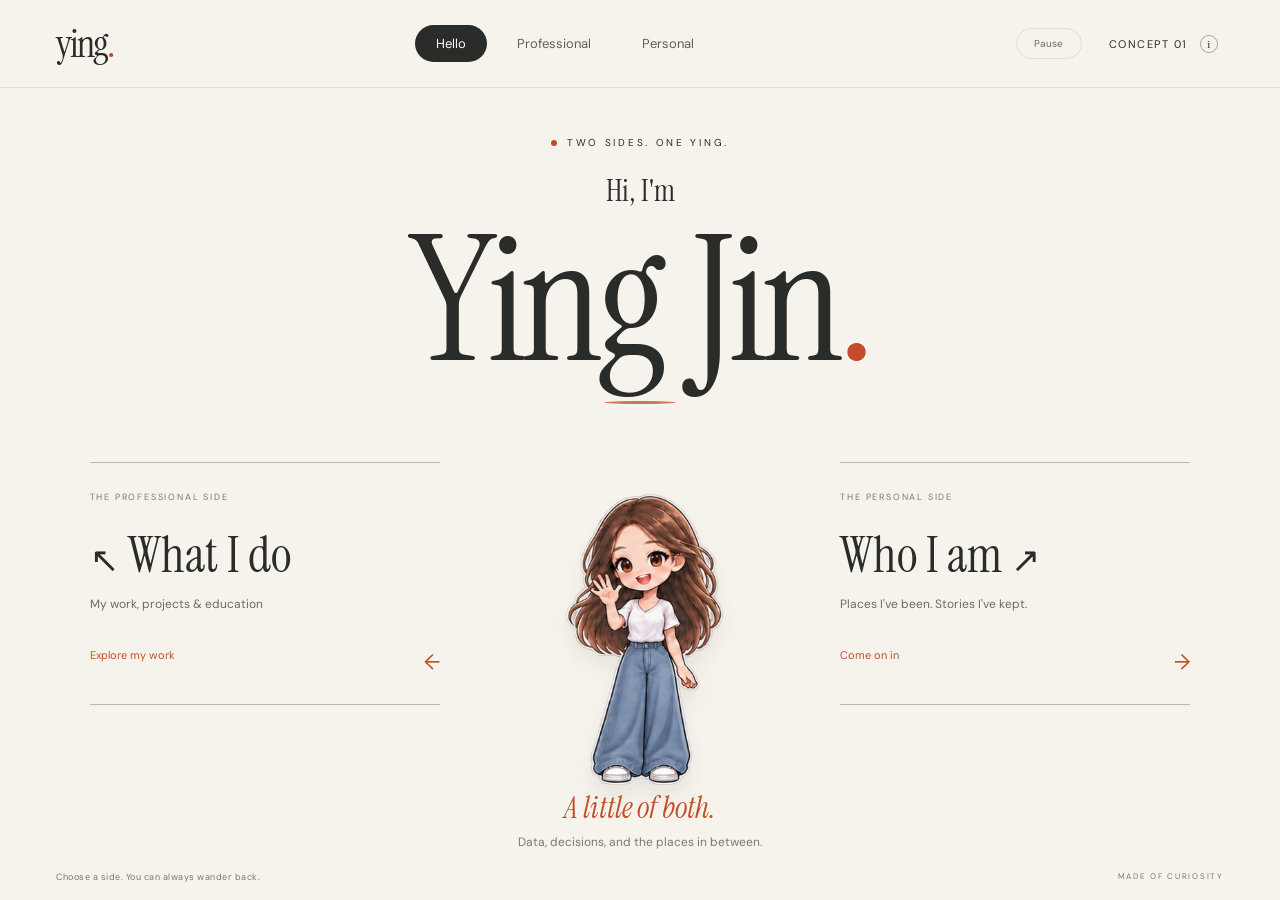
==== prototype/index.html @ 8ac143aa "Preserve illustrated personal portfolio on main" ====
<!doctype html>
<html lang="en">
<head>
  <meta charset="utf-8">
  <meta name="viewport" content="width=device-width,initial-scale=1">
  <meta name="theme-color" content="#f6f3ec">
  <meta name="description" content="A local interactive concept for Ying Jin's personal portfolio.">
  <title>Ying Jin — A little of both</title>
  <link rel="stylesheet" href="style.css?v=4.2">
  <link rel="stylesheet" href="character-motion.css?v=4.2">
  <link rel="stylesheet" href="professional-story.css?v=4.2">
  <link rel="stylesheet" href="home-stage.css?v=4.2">
  <script src="character-motion.js?v=4.2" defer></script>
  <script src="professional-story.js?v=4.2" defer></script>
  <script src="home-stage.js?v=4.2" defer></script>
  <script src="app.js?v=4.2" defer></script>
</head>
<body>
  <a href="#main" class="skip-link">Skip to content</a>
  <header class="site-header">
    <button class="wordmark" data-route="home" aria-label="Ying Jin home">ying<span>.</span></button>
    <nav class="main-nav" aria-label="Main navigation">
      <button data-route="home" class="active">Hello</button>
      <button data-route="professional">Professional</button>
      <button data-route="personal">Personal</button>
    </nav>
    <div class="header-actions"><button class="motion-toggle" id="motion-toggle" aria-label="Pause character animation" aria-pressed="false">Pause</button><button class="concept-tag" id="about-trigger">Concept 01 <span class="info-dot">i</span></button></div>
  </header>

  <main id="main" tabindex="-1">
    <section id="home" class="view home-view" aria-label="Welcome">
      <div class="home-eyebrow"><span class="little-dot"></span> TWO SIDES. ONE YING.</div>
      <div class="hero-title"><p>Hi, I'm</p><h1 aria-label="Ying Jin."><span class="name-word" aria-hidden="true"><span>Y</span><span>i</span><span>n</span><span>g</span></span> <span class="name-word" aria-hidden="true"><span>J</span><span>i</span><span>n</span><span class="orange-period">.</span></span></h1><span class="name-stroke" aria-hidden="true"></span></div>
      <button class="hero-character" id="greet-trigger" aria-label="Say hello to Ying" title="Click to say hello"><span class="avatar casual" data-hero role="img" aria-label="Ying's animated cartoon character"></span></button>
      <div class="hero-caption"><span class="handwritten">A little of both.</span><p>Data, decisions, and the places in between.</p></div>
      <button class="path-choice work-choice" data-route="professional">
        <span class="path-kicker">THE PROFESSIONAL SIDE</span>
        <span class="path-name"><span class="direction-arrow" aria-hidden="true">↖</span> What I do</span>
        <span class="path-description">My work, projects & education</span>
        <span class="path-action">Explore my work <span aria-hidden="true">←</span></span>
      </button>
      <button class="path-choice life-choice" data-route="personal">
        <span class="path-kicker">THE PERSONAL SIDE</span>
        <span class="path-name">Who I am <span class="direction-arrow" aria-hidden="true">↗</span></span>
        <span class="path-description">Places I've been. Stories I've kept.</span>
        <span class="path-action">Come on in <span aria-hidden="true">→</span></span>
      </button>
      <div class="home-bottom"><span>Choose a side. You can always wander back.</span><span>MADE OF CURIOSITY</span></div>
    </section>

    <section id="professional" class="view professional-view" hidden aria-label="Professional portfolio">
      <div class="chapter-nav" aria-label="Professional chapters">
        <button data-chapter="work" class="active"><span>01</span> Work</button>
        <button data-chapter="projects"><span>02</span> Projects</button>
        <button data-chapter="education"><span>03</span> Education</button>
        <a href="https://www.linkedin.com/in/yingjin08/" target="_blank" rel="noopener noreferrer">LinkedIn <span aria-hidden="true">↗</span></a>
      </div>
      <div id="chapter-scroll" class="chapter-scroll" tabindex="0" aria-label="Scroll between Work, Projects, and Education">
        <section id="work" class="chapter" data-outfit="professional">
          <div class="chapter-heading"><div><p class="eyebrow">01 / THE PROFESSIONAL SIDE</p><h2>From data<br>to <em>decisions.</em></h2></div><p class="chapter-intro">A look at the work behind the way I think.<br><span class="source-note">LinkedIn 摘要 · 职责与成果待确认</span></p></div>
          <div class="cards work-cards">
            <button class="experience-card" data-detail="sunlight">
              <div class="card-cover cover-work"><span class="cover-top">WORK / NEW YORK</span><span class="cover-title">Making sense<br>of what’s next.</span><span class="cover-bottom">SUNLIGHT DEVELOPMENT</span></div>
              <div class="card-caption"><div class="card-meta"><span>Sunlight Development</span><span class="pill">EXPERIENCE</span></div><h3>Data into perspective<span class="card-arrow">↗</span></h3><p>Explore the experience</p></div>
            </button>
            <aside class="work-note"><p class="eyebrow">A NOTE ON THIS CHAPTER</p><h3>The story<br>behind the <em>résumé.</em></h3><p>这里将放置工作与实习经历。每张卡片说明你解决了什么问题、如何解决，以及带来了什么结果。</p><div class="note-rule"></div><p class="small-copy">这一版先展示卡片交互。具体职位、任职日期与成果会在你核实后补齐。</p><a href="https://www.linkedin.com/in/yingjin08/" target="_blank" rel="noopener noreferrer" class="text-link">View LinkedIn <span aria-hidden="true">↗</span></a></aside>
          </div>
          <button class="next-chapter" data-chapter="projects">Next chapter: Projects <span aria-hidden="true">↓</span></button>
        </section>
        <section id="projects" class="chapter" data-outfit="creative">
          <div class="chapter-heading"><div><p class="eyebrow">02 / IDEAS INTO PRACTICE</p><h2>Curiosity,<br><em>applied.</em></h2></div><p class="chapter-intro">Questions worth asking.<br>Problems worth working through.<br><span class="source-note">项目来自 LinkedIn 索引，待核实和精简</span></p></div>
          <div class="cards project-cards">
            <button class="experience-card" data-detail="household"><div class="card-cover cover-econometrics"><span class="cover-top">ECONOMETRICS / R</span><span class="cover-title">Behind the<br>household.</span><span class="cover-bottom">INCOME · CAUSAL INFERENCE</span></div><div class="card-caption"><div class="card-meta"><span>Econometric modeling</span><span class="pill">RESEARCH</span></div><h3>Household income<span class="card-arrow">↗</span></h3><p>Exploring the relationship behind the numbers</p></div></button>
            <button class="experience-card" data-detail="vision"><div class="card-cover cover-vision"><span class="cover-top">MACHINE LEARNING / PYTHON</span><span class="cover-title">A fresh<br>perspective.</span><span class="cover-bottom">COMPUTER VISION · CLASSIFICATION</span></div><div class="card-caption"><div class="card-meta"><span>Vegetable recognition</span><span class="pill">MACHINE LEARNING</span></div><h3>Teaching machines to see<span class="card-arrow">↗</span></h3><p>Comparing models for image classification</p></div></button>
            <button class="experience-card" data-detail="horses"><div class="card-cover cover-horses"><span class="cover-top">DATA SCIENCE / R + TABLEAU</span><span class="cover-title">Better data.<br>Better care.</span><span class="cover-bottom">HEALTH · PREDICTION · DECISIONS</span></div><div class="card-caption"><div class="card-meta"><span>Horse health analysis</span><span class="pill">DATA SCIENCE</span></div><h3>Decisions that matter<span class="card-arrow">↗</span></h3><p>Turning analysis into treatment strategies</p></div></button>
          </div>
          <button class="next-chapter" data-chapter="education">Next chapter: Education <span aria-hidden="true">↓</span></button>
        </section>
        <section id="education" class="chapter" data-outfit="graduate">
          <div class="chapter-heading"><div><p class="eyebrow">03 / WHERE IT BEGAN</p><h2>Always a<br><em>student.</em></h2></div><p class="chapter-intro">The foundations.<br>And an appetite to keep learning.</p></div>
          <div class="cards work-cards"><button class="experience-card" data-detail="duke"><div class="card-cover cover-duke"><span class="cover-top">DUKE UNIVERSITY / 2023–2024</span><span class="cover-title">Connecting<br>the dots.</span><span class="cover-bottom">THE FUQUA SCHOOL OF BUSINESS</span></div><div class="card-caption"><div class="card-meta"><span>Duke University</span><span class="pill">EDUCATION</span></div><h3>Master of Quantitative Management<span class="card-arrow">↗</span></h3><p>The Fuqua School of Business · 待确认</p></div></button><aside class="work-note"><p class="eyebrow">KEEPING THE STORY OPEN</p><h3>There’s more<br>to <em>Ying.</em></h3><p>学士服已经准备好了。下一步补齐本科院校、专业、课程与想展示的校园经历。</p><button class="inline-action" data-route="personal">Meet the other side <span aria-hidden="true">→</span></button></aside></div>
          <button class="next-chapter" data-route="personal">Next stop: the personal side <span aria-hidden="true">→</span></button>
        </section>
      </div>
    </section>

    <section id="personal" class="view personal-view" hidden aria-label="Personal magnet collection">
      <div class="personal-heading"><div><p class="eyebrow">THE PERSONAL SIDE / A COLLECTION OF LITTLE THINGS</p><h2>Places I've been.<br><em>Pieces I've kept.</em></h2></div><p>Every little magnet has a story.<br>Pick one. I'll show you around.<br><span class="source-note">点击照片上的标签，打开旅行手记草图</span></p></div>
      <div class="personal-layout">
        <div class="magnet-board" id="magnet-board">
          <img src="assets/magnet-board.jpeg" alt="Ying's wooden framed collection of travel magnets, including Seattle, Boston, New York, Shenzhen, Chicago, and Florida" width="2752" height="3669">
          <button class="magnet-hit seattle" data-place="seattle"><span>Seattle</span><span class="hotspot-dot" aria-hidden="true"></span></button>
          <button class="magnet-hit boston" data-place="boston"><span>Boston</span><span class="hotspot-dot" aria-hidden="true"></span></button>
          <button class="magnet-hit newyork" data-place="newyork"><span>New York</span><span class="hotspot-dot" aria-hidden="true"></span></button>
          <button class="magnet-hit shenzhen" data-place="shenzhen"><span>Shenzhen</span><span class="hotspot-dot" aria-hidden="true"></span></button>
          <button class="magnet-hit chicago" data-place="chicago"><span>Chicago</span><span class="hotspot-dot" aria-hidden="true"></span></button>
          <button class="magnet-hit florida" data-place="florida"><span>Florida</span><span class="hotspot-dot" aria-hidden="true"></span></button>
        </div>
        <aside class="collection-note"><p class="eyebrow">THE LITTLE SOUVENIR CLUB</p><h3>A place.<br>A moment.<br><em>A magnet.</em></h3><p>有些回忆，刚好可以放在冰箱上。</p><p class="small-copy">这面展示框来自你的真实照片。先点开其中一个地点，看看照片与故事将如何展开。</p><div class="place-index" aria-label="Browse places"><button data-place="seattle">01 <span>Seattle</span> ↗</button><button data-place="boston">02 <span>Boston</span> ↗</button><button data-place="newyork">03 <span>New York</span> ↗</button><button data-place="shenzhen">04 <span>Shenzhen</span> ↗</button><button data-place="chicago">05 <span>Chicago</span> ↗</button><button data-place="florida">06 <span>Florida</span> ↗</button></div><p class="small-copy">标签仅对应照片中可识别的冰箱贴；旅行日期和故事等你来补充。</p></aside>
      </div>
      <footer class="personal-footer"><span>Small souvenirs, big memories.</span><button data-route="home">Back to the beginning <span aria-hidden="true">↗</span></button></footer>
    </section>
  </main>

  <div class="guide-dock" aria-hidden="true"></div>
  <div id="guide" class="guide" hidden aria-hidden="true"><div class="guide-speech" id="guide-speech">Follow me.</div><div class="avatar professional waving"></div></div>
  <div id="portal" class="portal" aria-hidden="true"><span class="eyebrow">A LITTLE SHIFT IN PERSPECTIVE</span><p id="portal-copy">Into my work.</p><div class="avatar professional waving"></div></div>
  <dialog id="detail-dialog" aria-labelledby="detail-title"><div class="dialog-top"><span id="detail-kicker" class="eyebrow"></span><button id="close-detail" class="close-button" aria-label="Close detail">Close <span aria-hidden="true">×</span></button></div><div class="detail-body" id="detail-body"></div><div class="dialog-bottom"><span>YING JIN / A LITTLE OF BOTH</span><button id="close-bottom">Back to exploring <span aria-hidden="true">↗</span></button></div></dialog>
  <div id="status" class="sr-only" role="status" aria-live="polite"></div>
</body>
</html>
---- prototype/style.css ----
@import url('https://fonts.googleapis.com/css2?family=DM+Sans:wght@400;450;500;600;700&family=Instrument+Serif:ital@0;1&display=swap');
:root{--paper:#f6f3ec;--ink:#292c28;--muted:#777970;--line:#ddded4;--orange:#c44c2a;--sage:#64705a;--header:88px;--serif:'Instrument Serif',Georgia,serif;--sans:'DM Sans',Arial,sans-serif}
*{box-sizing:border-box}html{scroll-behavior:smooth}body{margin:0;background:var(--paper);color:var(--ink);font-family:var(--sans);font-size:14px}button,a{-webkit-tap-highlight-color:transparent}button{font:inherit;color:inherit;cursor:pointer}a{color:inherit}button{border:0}button:focus-visible,a:focus-visible,[tabindex]:focus-visible{outline:3px solid var(--orange);outline-offset:6px}button:disabled{cursor:default}button,a{touch-action:manipulation}[hidden]{display:none!important}.site-header{height:var(--header);display:flex;align-items:center;justify-content:space-between;padding:0 4.4%;border-bottom:1px solid var(--line);position:relative;z-index:20;background:var(--paper)}.wordmark{font-family:var(--serif);font-size:39px;letter-spacing:-2px;background:none;padding:0}.wordmark span{color:var(--orange)}.main-nav{display:flex;gap:9px}.main-nav button{padding:10px 21px;background:none;color:#5d6058;border-radius:30px;font-size:13px}.main-nav button.active{background:var(--ink);color:#fff}.main-nav button:hover:not(.active){background:#eae7de}.concept-tag{background:none;font-size:11px;text-transform:uppercase;letter-spacing:1.5px;display:flex;align-items:center;gap:12px}.info-dot{font-family:Georgia,serif;text-transform:none;border:1px solid #a5a79e;border-radius:50%;height:18px;width:18px;display:grid;place-items:center;letter-spacing:0}.view{animation:page-in .45s ease both}main:focus{outline:none}.home-view{height:calc(100svh - var(--header));min-height:670px;position:relative;overflow:hidden}.home-eyebrow{position:absolute;top:37px;left:0;right:0;display:flex;justify-content:center;align-items:center;gap:10px;font-size:10px;letter-spacing:2.7px}.little-dot{width:6px;height:6px;background:var(--orange);border-radius:50%}.hero-title{position:absolute;left:0;right:0;top:91px;text-align:center;pointer-events:none}.hero-title p{font-family:var(--serif);font-size:37px;margin:0;line-height:1}.hero-title h1{font-family:var(--serif);font-weight:400;font-size:clamp(96px,10.3vw,158px);letter-spacing:-7px;margin:0;line-height:1.1}.orange-period{color:var(--orange)}.hero-character{position:absolute;left:50%;bottom:78px;transform:translateX(-50%);width:min(440px,40vw);height:min(440px,40vw);z-index:2;pointer-events:none}.avatar{width:100%;height:100%;background-image:url('assets/ying-outfits.png');background-size:400% 200%;background-repeat:no-repeat;background-position-x:0;background-position-y:0;filter:drop-shadow(0 12px 9px #25271f10)}.avatar.professional{background-position-x:33.333333%}.avatar.creative{background-position-x:66.666667%}.avatar.graduate{background-position-x:100%}.avatar.waving{animation:wave 1.1s steps(1) infinite}.hero-caption{position:absolute;left:50%;bottom:34px;transform:translateX(-50%);text-align:center;white-space:nowrap;z-index:3}.handwritten{font-family:var(--serif);font-style:italic;font-size:30px;color:var(--orange)}.hero-caption p{font-size:12px;color:var(--muted);margin:7px 0 0}.path-choice{position:absolute;top:43%;width:28%;max-width:350px;padding:28px 0;text-align:left;background:transparent;border-top:1px solid #b5b9ab;border-bottom:1px solid #b5b9ab;transition:transform .25s,border-color .25s;z-index:4}.path-choice:hover{transform:translateY(-7px);border-color:var(--orange)}.work-choice{left:7%}.life-choice{right:7%}.path-kicker{font-size:9px;letter-spacing:1.8px;color:var(--muted);display:block}.path-name{font-family:var(--serif);font-size:clamp(33px,3.9vw,57px);display:block;margin:20px 0 8px;white-space:nowrap}.direction-arrow{font-family:Arial,sans-serif;font-size:.7em;font-weight:300}.path-description{font-size:12px;color:#686c60;display:block;line-height:1.6}.path-action{display:flex;justify-content:space-between;font-size:11px;margin-top:34px;color:var(--orange)}.path-action>span{font-size:21px}.home-bottom{position:absolute;bottom:17px;left:4.4%;right:4.4%;display:flex;justify-content:space-between;font-size:9px;color:#757a6e;letter-spacing:.5px}.home-bottom>span:last-child{font-size:8px;letter-spacing:1.7px}.chapter-nav{display:flex;align-items:center;padding:0 5.5%;height:63px;border-bottom:1px solid var(--line);gap:24px}.chapter-nav button{height:100%;background:none;border-bottom:2px solid transparent;font-size:12px;color:var(--muted);padding:0 4px}.chapter-nav button span{font-size:9px;margin-right:9px;color:#909387}.chapter-nav button.active{border-color:var(--orange);color:var(--ink)}.chapter-nav>a{margin-left:auto;font-size:11px;text-decoration:none}.chapter-scroll{height:calc(100svh - var(--header) - 63px);overflow-y:auto;scroll-snap-type:y proximity;scroll-behavior:smooth;scroll-padding-top:0}.chapter{scroll-snap-align:start;min-height:100%;padding:48px 8% 25px}.chapter-heading{display:flex;justify-content:space-between;align-items:flex-end;margin-bottom:34px;gap:35px}.eyebrow{font-size:9px;font-weight:500;letter-spacing:1.8px;margin:0 0 18px;line-height:1.6}.chapter-heading h2,.personal-heading h2{font-family:var(--serif);font-size:clamp(52px,5.2vw,78px);font-weight:400;line-height:.98;letter-spacing:-1.7px;margin:0}.chapter-heading em,.personal-heading em,.work-note em,.collection-note em{color:var(--orange);font-weight:400}.chapter-intro{font-size:12px;color:#65695e;line-height:1.9;margin:0 0 5px;max-width:290px}.source-note{font-size:10px;color:#86897e;display:block;margin-top:9px}.cards{display:grid;grid-template-columns:1fr 1fr;gap:26px}.experience-card{background:#fffefa;border:1px solid #eeece4;border-radius:22px;padding:11px;text-align:left;min-width:0;box-shadow:0 8px 21px #31342a03;transition:transform .25s,box-shadow .25s}.experience-card:hover{transform:translateY(-6px);box-shadow:0 14px 28px #31342a10}.card-cover{height:250px;border-radius:13px;display:flex;flex-direction:column;padding:24px 27px;justify-content:space-between;overflow:hidden}.cover-top,.cover-bottom{font-size:8px;letter-spacing:1.8px;line-height:1.7}.cover-title{font-family:var(--serif);font-size:clamp(38px,4.2vw,61px);line-height:.98;letter-spacing:-1.5px}.cover-work{background:#d7dfc9;color:#34422c}.cover-econometrics{background:#df692f;color:#fff4dc}.cover-vision{background:#172e36;color:#eff5df}.cover-horses{background:#dbd1bd;color:#3d4838}.cover-duke{background:#142d53;color:#fbf7ed;height:290px}.card-caption{padding:19px 13px 12px}.card-meta{display:flex;justify-content:space-between;align-items:center;gap:10px;font-size:11px}.pill{border:1px solid #e2e3d9;border-radius:20px;padding:6px 9px;font-size:7px;letter-spacing:1px;white-space:nowrap}.card-caption h3{font-family:var(--serif);font-size:clamp(28px,2.5vw,38px);font-weight:400;letter-spacing:-.5px;line-height:1.06;margin:17px 0 8px;display:flex;align-items:flex-end;justify-content:space-between;gap:14px}.card-arrow{font-family:Arial,sans-serif;font-size:21px;font-weight:400;color:var(--orange)}.card-caption>p{font-size:10px;color:var(--muted);margin:0;line-height:1.6}.work-note{padding:23px 9%}.work-note h3,.collection-note h3{font-family:var(--serif);font-size:clamp(39px,4vw,57px);font-weight:400;letter-spacing:-.8px;line-height:1.02;margin:24px 0}.work-note>p,.collection-note>p{font-size:12px;line-height:1.9;color:#6d7263;max-width:300px}.work-note>p.small-copy,.small-copy{font-size:10px!important;line-height:1.9;color:#85897e}.note-rule{width:35px;height:1px;background:var(--line);margin:20px 0}.text-link{font-size:11px;color:var(--orange);text-underline-offset:5px;display:inline-block;margin-top:16px}.inline-action{background:none;padding:20px 0;color:var(--orange);font-size:12px}.next-chapter{background:none;border-top:1px solid var(--line);padding:16px 0 0;margin-top:28px;font-size:10px;display:flex;justify-content:space-between;width:100%;color:#68705f}.next-chapter span{font-size:17px}.project-cards .experience-card:last-child{grid-column:1/-1;max-width:calc(50% - 13px)}.personal-view{padding:50px 8% 22px}.personal-heading{display:flex;justify-content:space-between;gap:40px;align-items:flex-end;margin-bottom:37px}.personal-heading>p{font-size:12px;line-height:1.9;color:#68705f;max-width:260px}.personal-layout{display:grid;grid-template-columns:1.55fr 1fr;gap:9%;align-items:start}.magnet-board{position:relative;width:100%;border-radius:7px;box-shadow:0 17px 34px #3f37271b;overflow:hidden;background:#35372c;line-height:0}.magnet-board>img{display:block;width:100%;height:auto;aspect-ratio:3/4;object-fit:cover;image-orientation:from-image}.magnet-hit{position:absolute;background:transparent;border:1px solid transparent;border-radius:10px;transition:border .2s,background .2s;color:#fff;line-height:1.2;min-height:44px;min-width:44px}.magnet-hit:hover,.magnet-hit:focus-visible{border-color:#fff9;background:#ffffff14}.magnet-hit>span:first-child{position:absolute;bottom:7px;left:7px;padding:7px 10px;background:#fff9ed;color:#352f24;box-shadow:0 2px 8px #0001;border-radius:20px;font-size:10px;white-space:nowrap;line-height:1.2}.hotspot-dot{position:absolute;width:8px;height:8px;border-radius:50%;background:#e86937;top:8px;right:8px;box-shadow:0 0 0 4px #fff7}.seattle{top:16.5%;left:17%;width:18%;height:21%}.boston{top:20.5%;left:37%;width:18%;height:12%}.newyork{top:40%;left:23%;width:21%;height:19%}.shenzhen{top:40%;left:48%;width:20%;height:10%}.chicago{top:69%;left:52%;width:12%;height:16%}.florida{top:88%;left:37%;width:38%;height:9%}.collection-note{position:sticky;top:30px;padding:24px 0}.collection-note h3{font-size:clamp(40px,4.3vw,66px);margin-top:35px}.place-index{margin:28px 0}.place-index button{width:100%;display:flex;align-items:center;gap:19px;padding:12px 2px;border-top:1px solid var(--line);background:none;font-size:9px;color:#8a8e80}.place-index button span{flex:1;text-align:left;color:var(--ink);font-size:12px}.place-index button:hover span{color:var(--orange)}.personal-footer{display:flex;justify-content:space-between;gap:20px;border-top:1px solid var(--line);margin-top:35px;padding-top:20px;font-size:10px;color:var(--muted)}.personal-footer button{background:none;font-size:10px;color:var(--orange)}.guide{position:fixed;bottom:14px;left:15px;width:118px;height:118px;z-index:25;pointer-events:none;transition:opacity .2s}.guide.personal-guide{left:auto;right:15px}.guide-speech{position:absolute;bottom:calc(100% - 7px);left:12px;background:#fffefa;border:1px solid var(--line);padding:10px 13px;border-radius:13px 13px 13px 0;width:175px;font-size:10px;line-height:1.6;box-shadow:0 6px 15px #24271d07}.personal-guide .guide-speech{left:auto;right:18px;border-radius:13px 13px 0 13px}.guide.in-dialog{z-index:100;bottom:30px;left:auto;right:calc(50% - 350px)}.portal{position:fixed;inset:0;z-index:70;display:flex;flex-direction:column;align-items:center;justify-content:center;background:var(--ink);color:var(--paper);visibility:hidden;opacity:0;transition:opacity .2s}.portal.show{visibility:visible;opacity:1}.portal>p{font-family:var(--serif);font-size:60px;margin:0}.portal>.avatar{width:140px;height:140px;animation:portal-shrink .65s ease both}.portal>.eyebrow{color:#bac0b2;font-size:8px}dialog{max-width:850px;width:calc(100% - 44px);max-height:88svh;border:1px solid #e1dfd4;border-radius:22px;background:#faf8f1;color:var(--ink);padding:0;box-shadow:0 30px 100px #0003;overflow-y:auto}dialog[open]{animation:unfold .35s ease both}dialog::backdrop{background:#292c2880;backdrop-filter:blur(7px)}.dialog-top{display:flex;align-items:center;justify-content:space-between;padding:25px 34px;border-bottom:1px solid var(--line);gap:20px}.dialog-top .eyebrow{margin:0}.close-button{padding:4px 0 4px 15px;background:none;font-size:11px;display:flex;align-items:center;gap:15px}.close-button span{font-size:24px;line-height:1}.detail-body{padding:37px 45px 40px}.detail-body h2{font-family:var(--serif);font-size:clamp(36px,5vw,65px);font-weight:400;line-height:1.02;letter-spacing:-1px;margin:0 0 21px}.detail-lead{font-size:15px;line-height:1.8;max-width:620px;color:#5a6452}.detail-chips{display:flex;gap:7px;flex-wrap:wrap;margin:21px 0}.detail-chips span{border:1px solid #d8dacd;padding:7px 11px;border-radius:20px;font-size:9px;color:#5a6552}.detail-sections{display:grid;grid-template-columns:1fr 1fr;gap:26px;border-top:1px solid var(--line);margin-top:27px;padding-top:21px}.detail-sections h3{font-size:10px;letter-spacing:1.1px;text-transform:uppercase;margin:0 0 13px}.detail-sections p,.detail-sections li{font-size:12px;line-height:1.9;color:#69705f}.detail-sections ul{padding-left:17px;margin:0}.draft-note{border-left:2px solid #c8b7a2;background:#eeece2;padding:13px 17px;font-size:11px;line-height:1.8;color:#787461;margin-top:27px}.dialog-bottom{display:flex;justify-content:space-between;align-items:center;border-top:1px solid var(--line);padding:19px 34px;gap:15px}.dialog-bottom>span{font-size:7px;letter-spacing:1.8px;color:var(--muted)}.dialog-bottom button{background:none;font-size:10px;color:var(--orange)}.travel-detail{display:grid;grid-template-columns:200px 1fr;gap:30px}.travel-photo{width:200px;height:300px;object-fit:cover;object-position:center;border-radius:9px}.travel-detail .detail-lead{font-family:var(--serif);font-size:27px;line-height:1.15}.travel-detail p{font-size:12px;line-height:1.9;color:#68705f}.travel-detail .photo-caption{font-size:9px;color:#94988b;margin-top:9px}.notes-list{padding-left:19px}.notes-list li{margin-bottom:12px;font-size:12px;line-height:1.8;color:#65705b}.notes-list strong{color:var(--ink);font-weight:500}.skip-link{position:fixed;top:-100px;left:15px;z-index:150;background:var(--ink);color:white;padding:10px}.skip-link:focus{top:10px}.sr-only{position:absolute;width:1px;height:1px;padding:0;margin:-1px;overflow:hidden;clip:rect(0,0,0,0);white-space:nowrap;border:0}@keyframes wave{0%,100%{background-position-y:0}50%{background-position-y:100%}}@keyframes page-in{from{opacity:0;transform:translateY(8px)}to{opacity:1;transform:translateY(0)}}@keyframes portal-shrink{from{transform:scale(2);opacity:0}to{transform:scale(1);opacity:1}}@keyframes unfold{from{opacity:0;transform:translateY(22px) scale(.96)}to{opacity:1;transform:translateY(0) scale(1)}}
@media(min-height:850px) and (min-width:801px){.hero-character{width:510px;height:510px;bottom:96px}.hero-caption{bottom:44px}.hero-title{top:100px}.home-eyebrow{top:48px}.path-choice{top:46%}}
@media(max-width:1000px){.site-header{padding:0 4%}.chapter{padding:35px 6% 23px}.chapter-heading{align-items:flex-start}.chapter-intro{max-width:230px;font-size:11px}.work-note{padding:20px 5%}.card-cover{padding:23px;height:230px}.card-caption{padding:16px 8px 10px}.card-meta{font-size:10px}.pill{font-size:6px;padding:6px}.path-choice{width:29%}.work-choice{left:5%}.life-choice{right:5%}.path-description{font-size:10px}.path-name{font-size:42px}.personal-view{padding:40px 6% 22px}.personal-layout{gap:6%;grid-template-columns:1.5fr 1fr}.collection-note{padding-top:0}.collection-note .eyebrow{font-size:7px}.hero-title h1{font-size:118px}}
@media(max-width:700px){:root{--header:73px}.site-header{padding:0 5%}.wordmark{font-size:34px}.main-nav{gap:0}.main-nav button{font-size:10px;padding:9px 12px}.concept-tag{font-size:0;letter-spacing:0;gap:0}.info-dot{font-size:12px}.home-view{min-height:740px;height:calc(100svh - var(--header))}.home-eyebrow{top:28px;font-size:8px;letter-spacing:2px}.hero-title{top:76px}.hero-title p{font-size:29px}.hero-title h1{font-size:91px;letter-spacing:-4px}.hero-character{width:320px;height:320px;top:207px;bottom:auto}.hero-caption{top:510px;bottom:auto}.handwritten{font-size:25px}.hero-caption p{font-size:10px}.path-choice{top:auto;bottom:54px;width:42%;padding:15px 0;max-width:none}.work-choice{left:5%}.life-choice{right:5%}.path-kicker{font-size:6px;letter-spacing:1px}.path-name{font-size:29px;margin:11px 0 5px}.path-description{font-size:8px}.path-action{font-size:9px;margin-top:12px}.path-action>span{font-size:15px}.home-bottom{bottom:16px;left:5%;right:5%;font-size:7px}.home-bottom>span:last-child{display:none}.chapter-nav{gap:18px;padding:0 5%;height:54px}.chapter-nav button{font-size:10px}.chapter-nav button span{font-size:7px;margin-right:5px}.chapter-nav>a{font-size:9px}.chapter-scroll{height:calc(100svh - var(--header) - 54px);scroll-snap-type:y proximity}.chapter{padding:31px 6% 28px}.chapter-heading{display:block;margin-bottom:25px}.chapter-heading h2,.personal-heading h2{font-size:56px}.chapter-intro{margin-top:17px;font-size:11px;max-width:none}.chapter-intro br{display:none}.source-note{font-size:9px}.eyebrow{font-size:8px;margin-bottom:15px}.cards{grid-template-columns:1fr;gap:21px}.card-cover{height:240px;padding:25px}.cover-title{font-size:54px}.card-caption h3{font-size:31px}.card-caption{padding:16px 12px 12px}.card-meta{font-size:11px}.pill{font-size:6px}.project-cards .experience-card:last-child{grid-column:auto;max-width:none}.work-note{padding:9px 8px 0}.work-note h3{font-size:38px;margin:13px 0}.work-note>p{font-size:11px;max-width:none}.work-note .note-rule{margin:12px 0}.next-chapter{margin-top:22px}.personal-view{padding:31px 6% 25px}.personal-heading{display:block;margin-bottom:25px}.personal-heading>p{margin-top:19px;font-size:11px}.personal-layout{grid-template-columns:1fr}.collection-note{position:static;margin-top:30px}.collection-note h3{font-size:45px;margin:17px 0}.collection-note h3 br{display:none}.collection-note>p{max-width:none}.place-index{display:grid;grid-template-columns:1fr 1fr;column-gap:20px;margin:20px 0}.place-index button{font-size:8px}.place-index button span{font-size:11px}.guide{width:85px;height:85px;bottom:8px;left:3px}.guide-speech{width:135px;font-size:9px;padding:8px 10px;left:9px}.guide.personal-guide{right:3px}.personal-guide .guide-speech{right:9px}.guide.in-dialog{right:12px;bottom:15px}.personal-footer{font-size:8px}.personal-footer button{font-size:9px}.dialog-top{padding:20px}.dialog-top .eyebrow{font-size:7px}.detail-body{padding:27px 24px}.detail-body h2{font-size:43px}.detail-lead{font-size:13px}.detail-sections{grid-template-columns:1fr;gap:18px}.detail-sections p,.detail-sections li{font-size:11px}.dialog-bottom{padding:18px 20px}.dialog-bottom>span{font-size:5px;letter-spacing:1px}.dialog-bottom button{font-size:9px}.travel-detail{grid-template-columns:1fr;gap:22px}.travel-photo{width:100%;height:210px}.travel-detail .detail-lead{font-size:27px}.portal>p{font-size:45px}}
@media(prefers-reduced-motion:reduce){*,*::before,*::after{animation:none!important;transition:none!important;scroll-behavior:auto!important}.chapter-scroll{scroll-behavior:auto}.avatar{background-position-y:0!important}}

body:has(dialog[open]){overflow:hidden}
@media(min-width:701px){.hero-title{top:62px}.hero-title p{font-size:32px}.hero-title h1{font-size:clamp(96px,10.3vw,136px)}.hero-character{width:min(440px,48vh);height:min(440px,48vh)}}
@media(min-height:850px) and (min-width:801px){.hero-title{top:78px}.hero-character{width:min(510px,48vh);height:min(510px,48vh)}}

@media(min-width:701px){.home-view{min-height:600px}.hero-character{width:min(440px,43vh);height:min(440px,43vh)}}

.guide-dock{display:none}
.avatar{background-image:url('assets/ying-avatar-outfits.png')}
@media(max-width:700px){body[data-view=professional] .chapter-scroll{height:calc(100svh - var(--header) - 54px - 86px)}body[data-view=professional] .guide-dock{display:block;position:fixed;bottom:0;left:0;right:0;height:86px;background:var(--paper);border-top:1px solid var(--line);z-index:24}body[data-view=professional] .guide{bottom:0;left:8px;width:82px;height:82px}body[data-view=professional] .guide-speech{left:85px;bottom:19px;width:210px;max-width:calc(100vw - 110px);border-radius:13px 13px 13px 0}.chapter-intro br{display:initial}}

@media(max-width:700px){.collection-note h3 br{display:initial}}
---- prototype/character-motion.css ----
.header-actions{display:flex;align-items:center;gap:21px}
.motion-toggle{background:transparent;border:1px solid var(--line);border-radius:30px;font-size:10px;padding:8px 13px;min-width:66px;color:#696f60;white-space:nowrap}
.motion-toggle:hover{border-color:var(--orange);color:var(--orange)}
.motion-toggle:disabled{cursor:default;opacity:.6}
.hero-character{background:none;border:0;padding:0;cursor:pointer;pointer-events:auto;border-radius:40%;transition:filter .2s}
.hero-character:hover{filter:drop-shadow(0 9px 8px #c44c2a0b)}
.hero-character:focus-visible{outline:2px dashed #c44c2a8c;outline-offset:-20px}
.hero-character .avatar{pointer-events:none}
.avatar{display:block;position:relative;background-image:none!important;overflow:visible;--character-sheet:url('assets/character-casual.png')}
.avatar.professional{--character-sheet:url('assets/character-professional.png')}
.avatar.creative{--character-sheet:url('assets/character-creative.png')}
.avatar.graduate{--character-sheet:url('assets/character-graduate.png')}
.avatar.waving{animation:none}
.avatar-frames{display:block;position:absolute;inset:0;background-image:var(--character-sheet);background-repeat:no-repeat;background-size:400% 200%;background-position:0 0;transform-origin:50% 94%;will-change:transform}
.avatar[data-action=idle] .avatar-frames{animation:character-breathe 3.6s ease-in-out infinite}
.avatar[data-action=wave] .avatar-frames{animation:character-greeting .72s ease-in-out infinite}
.avatar[data-action=walk] .avatar-frames{animation:character-step .3s ease-in-out infinite}
.avatar[data-action=thinking] .avatar-frames{animation:character-think 1.7s ease-in-out infinite}
.avatar[data-action=happy] .avatar-frames{animation:character-celebrate .5s cubic-bezier(.3,.1,.3,1) 3}
.avatar[data-action=jump] .avatar-frames{transform:scale(.97,1.04)}
.avatar[data-paused=true] .avatar-frames{animation-play-state:paused!important;will-change:auto}
.portal>.avatar{animation:none;transition:opacity .2s}
body[data-characters-paused=true] .avatar-frames{animation-play-state:paused!important}
@keyframes character-breathe{0%,100%{transform:translateY(0) scaleY(1)}50%{transform:translateY(-2px) scaleY(1.012)}}
@keyframes character-greeting{0%,100%{transform:rotate(-1.1deg) translateY(0)}50%{transform:rotate(1.1deg) translateY(-3px)}}
@keyframes character-step{0%,100%{transform:translateY(0) rotate(-.7deg)}50%{transform:translateY(-5px) rotate(.7deg)}}
@keyframes character-think{0%,100%{transform:rotate(0deg)}50%{transform:rotate(2deg) translateY(-2px)}}
@keyframes character-celebrate{0%,100%{transform:translateY(0) scale(1)}24%{transform:translateY(1px) scale(1.025,.97)}55%{transform:translateY(-17px) scale(.98,1.025)}}
@media(max-width:700px){.header-actions{gap:9px}.motion-toggle{padding:6px 8px;min-width:41px;font-size:9px}.hero-character{top:195px}.hero-character:focus-visible{outline-offset:-24px}.main-nav button{padding-left:9px;padding-right:9px}}
@media(prefers-reduced-motion:reduce){.avatar-frames{animation:none!important;transform:none!important;will-change:auto}.hero-character{transition:none}}
---- prototype/professional-story.css ----
#professional{height:calc(100svh - var(--header));overflow:hidden}
#professional .chapter-nav{height:63px;position:relative;z-index:4}
#professional .chapter-scroll{height:calc(100% - 63px);position:relative;overflow-y:auto;overflow-x:hidden;scroll-snap-type:none;scroll-padding:0;overscroll-behavior-y:contain;scrollbar-gutter:stable;scroll-behavior:smooth}
body[data-view=professional] .guide-dock,body[data-view=professional] #guide{display:none!important}
.professional-track{position:relative;min-height:100%}
.professional-stage{position:sticky;top:0;isolation:isolate;overflow:hidden;min-height:300px;background:var(--paper)}
#professional .chapter{position:absolute;inset:0;width:100%;height:100%;min-height:0;padding:28px 8% 20px;display:flex;flex-direction:column;overflow:visible;scroll-snap-align:none;visibility:hidden;opacity:0;pointer-events:none;transform-origin:50% 60%;will-change:opacity,transform}
#professional .chapter[data-active=true]{pointer-events:auto}
#professional .chapter-heading{flex:none;align-items:flex-start;gap:24px;margin-bottom:27px}
#professional .chapter-heading h2{font-size:clamp(44px,4.8vw,67px);line-height:.96}
#professional .chapter-heading .eyebrow{font-size:8px;margin-bottom:11px}
#professional .chapter-intro{font-size:11px;line-height:1.7;max-width:255px;margin:14px 0 0}
#professional .source-note{font-size:9px;margin-top:6px}
#professional .cards{flex:1;min-height:0;gap:24px}
#professional .experience-card{position:relative;height:100%;display:flex;flex-direction:column;padding:10px;min-height:0;transform:none;transition:box-shadow .25s,border-color .25s}
#professional .experience-card:hover{transform:none;border-color:#c5cbb9;box-shadow:0 12px 26px #34362b0b}
#professional .card-cover{flex:1;height:auto;min-height:100px;padding:18px 23px;gap:9px;perspective:1000px}
#professional .cover-title{font-size:clamp(33px,4vw,56px);line-height:.95}
#professional .cover-top,#professional .cover-bottom{font-size:7px;letter-spacing:1.3px;line-height:1.4}
#professional .cover-duke .cover-title{font-size:clamp(32px,3.6vw,48px)}
#professional .card-caption{flex:none;padding:15px 12px 9px}
#professional .card-caption h3{font-size:clamp(25px,2.6vw,34px);margin:12px 0 7px}
#professional .card-caption>p{font-size:10px;line-height:1.5}
#professional .card-meta{font-size:10px}
#professional .pill{font-size:6px;padding:5px 8px}
#professional .work-note{padding:7px 8% 0;overflow:hidden}
#professional .work-note h3{font-size:clamp(34px,3.4vw,49px);margin:14px 0 18px}
#professional .work-note>p{font-size:11px;line-height:1.75;margin:10px 0}
#professional .work-note .small-copy{font-size:9px!important}
#professional .work-note .note-rule{margin:15px 0}
#professional .text-link{font-size:10px;margin-top:10px}
#professional .next-chapter{flex:none;position:relative;margin-top:15px;padding:12px 0 0;font-size:9px;min-height:29px}
#professional .next-chapter::after{content:"SCROLL TO CONTINUE";position:absolute;left:50%;transform:translateX(-50%);font-size:7px;letter-spacing:1.5px;color:#89917f;white-space:nowrap;top:13px}
#professional .project-cards{display:flex;position:relative;overflow-x:auto;overflow-y:hidden;scroll-snap-type:x mandatory;scrollbar-width:none;overscroll-behavior-x:contain;gap:24px;padding:0 1px 5px}
#professional .project-cards::-webkit-scrollbar{display:none}
#professional .project-cards .experience-card{flex:0 0 calc((100% - 24px)/2);width:calc((100% - 24px)/2);max-width:none;scroll-snap-align:start}
.professional-project-aside{max-width:265px}
.professional-project-controls{display:flex;align-items:center;justify-content:flex-end;gap:9px;margin-top:13px}
.professional-project-controls button{background:none;border:1px solid var(--line);border-radius:20px;min-width:49px;padding:6px 10px;font-size:9px}
.professional-project-controls button:hover:not(:disabled){border-color:var(--orange);color:var(--orange)}
.professional-project-controls button:disabled{opacity:.3}
.professional-project-count{font-size:8px;letter-spacing:1.4px;color:var(--muted);min-width:44px;text-align:center}
.professional-stage-progress{position:absolute;left:16px;top:50%;transform:translateY(-50%);z-index:2;display:flex;flex-direction:column;gap:9px;pointer-events:none}
.professional-stage-progress span{width:2px;height:31px;background:#d9ddcf;overflow:hidden}
.professional-stage-progress i{display:block;width:100%;height:100%;transform:scaleY(0);transform-origin:top;background:var(--orange)}
.story-actor{--story-sheet:url('assets/professional-work-poses.png');position:absolute;left:0;top:0;width:150px;height:150px;z-index:20;pointer-events:none;will-change:transform;transform-origin:50% 66%;filter:drop-shadow(0 5px 4px #25271f12)}
.story-actor[data-chapter=projects]{--story-sheet:url('assets/professional-projects-poses.png')}
.story-actor[data-chapter=education]{--story-sheet:url('assets/professional-education-poses.png')}
.story-actor[data-sheet=activities][data-chapter=work]{--story-sheet:url('assets/professional-work-activities.png')}
.story-actor[data-sheet=activities][data-chapter=projects]{--story-sheet:url('assets/professional-projects-activities.png')}
.story-actor[data-sheet=activities][data-chapter=education]{--story-sheet:url('assets/professional-education-activities.png')}
.story-sprite{display:block;position:absolute;inset:0;background-image:var(--story-sheet);background-size:400% 200%;background-repeat:no-repeat;background-position:0 0;transform-origin:50% 66%}
.story-actor[data-pose=seat] .story-sprite,.story-actor[data-pose=blink] .story-sprite{animation:story-seat-sway 3.7s ease-in-out infinite}
.story-actor[data-pose=wave] .story-sprite{animation:story-seated-wave .7s ease-in-out infinite}
.story-actor[data-pose=point] .story-sprite{animation:story-seat-sway 2s ease-in-out infinite}
.story-actor[data-pose=pull] .story-sprite{animation:story-card-tug .42s ease-in-out both}
.story-actor[data-pose=land] .story-sprite{animation:story-land .2s ease-out both}
.story-actor[data-pose=think] .story-sprite,.story-actor[data-pose=standPoint] .story-sprite{transform-origin:50% 96%;animation:story-think 3.5s ease-in-out infinite}
.story-actor[data-pose^=laptop] .story-sprite{animation:story-typing 1.1s ease-in-out infinite}
.story-actor[data-pose=walkA] .story-sprite,.story-actor[data-pose=walkB] .story-sprite{animation:story-walk .3s ease-in-out infinite}
.story-actor[data-direction=right] .story-sprite{scale:-1 1}
body[data-characters-paused=true] .story-sprite{animation-play-state:paused!important}
.professional-card-lid{position:absolute!important;z-index:3;pointer-events:none;transform-origin:0 50%;backface-visibility:hidden;will-change:transform,opacity;box-shadow:9px 8px 20px #25291d16}
dialog.professional-detail{position:fixed;max-width:900px;width:calc(100% - 44px);padding:100px 0 0;border:0;border-radius:0;background:transparent;box-shadow:none;overflow:visible;max-height:94svh;animation:none}
.professional-detail-sheet{border:1px solid #dddccf;border-radius:22px;background:#faf8f1;box-shadow:0 25px 90px #0003;max-height:calc(94svh - 100px);overflow-y:auto;transform-origin:50% 0}
dialog.professional-detail .story-actor{z-index:10}
dialog.professional-detail .dialog-top{padding-top:26px;padding-bottom:22px}
@keyframes story-seat-sway{0%,100%{transform:rotate(-.6deg) scaleY(1)}50%{transform:rotate(.6deg) scaleY(1.012)}}
@keyframes story-seated-wave{0%,100%{transform:rotate(-1deg)}50%{transform:rotate(1deg) translateY(-1px)}}
@keyframes story-card-tug{0%{transform:rotate(0)}45%{transform:rotate(7deg) translate(3px,3px)}100%{transform:rotate(-3deg) translate(-3px,-2px)}}
@keyframes story-land{0%{transform:scale(1.05,.93)}100%{transform:scale(1)}}
@keyframes story-think{0%,100%{transform:rotate(-1deg)}50%{transform:rotate(1deg) translateY(-1px)}}
@keyframes story-typing{0%,100%{transform:translateY(0) rotate(-.25deg)}35%{transform:translateY(.7px) rotate(.3deg)}70%{transform:translateY(-.5px) rotate(0)}}
@keyframes story-walk{0%,100%{transform:translateY(0)}50%{transform:translateY(-2px)}}
@media(max-width:1000px){#professional .chapter{padding-left:7%;padding-right:7%}#professional .chapter-heading h2{font-size:53px}#professional .chapter-intro{font-size:10px;max-width:220px}#professional .work-note{padding-left:8%;padding-right:1%}#professional .work-note h3{font-size:39px}#professional .cover-title{font-size:41px}#professional .card-cover{padding:17px 19px}#professional .card-caption h3{font-size:28px}.story-actor{width:140px;height:140px}}
@media(max-height:730px) and (min-width:701px){#professional .chapter{padding-top:20px;padding-bottom:15px}#professional .chapter-heading{margin-bottom:21px}#professional .chapter-heading h2{font-size:48px}#professional .chapter-intro{margin-top:8px}#professional .cover-title{font-size:39px}#professional .card-cover{padding:16px 20px}#professional .card-caption{padding-top:11px;padding-bottom:5px}#professional .card-caption h3{font-size:27px;margin-top:9px}#professional .work-note h3{font-size:39px}#professional .next-chapter{margin-top:12px}.story-actor{width:135px;height:135px}}
@media(max-width:700px){#professional .chapter-nav{height:54px}#professional .chapter-scroll,body[data-view=professional] #professional .chapter-scroll{height:calc(100% - 54px)}#professional .chapter{padding:23px 6% 18px}#professional .chapter-heading{display:flex;align-items:flex-start;gap:10px;margin-bottom:28px}#professional .chapter-heading h2{font-size:47px}#professional .chapter-heading .eyebrow{font-size:6px;letter-spacing:1.3px;margin-bottom:10px}#professional .chapter-intro{display:none}#professional .cards{display:flex;gap:16px}#professional .work-cards>.experience-card{width:100%}#professional .work-note{display:none}#professional .card-cover{padding:23px;min-height:110px}#professional .cover-title{font-size:48px}#professional .cover-duke .cover-title{font-size:45px}#professional .card-caption{padding:17px 12px 12px}#professional .card-caption h3{font-size:31px}#professional .card-meta{font-size:11px}#professional .card-caption>p{font-size:10px}#professional .cover-top,#professional .cover-bottom{font-size:7px}#professional .next-chapter{font-size:9px;margin-top:18px;padding-top:14px}#professional .next-chapter::after{display:none}#professional .project-cards{gap:16px;padding-bottom:4px}#professional .project-cards .experience-card{flex:0 0 100%;width:100%}.professional-project-aside{position:absolute;top:27px;right:6%;max-width:150px}.professional-project-controls{margin-top:0;gap:6px}.professional-project-controls button{font-size:8px;min-width:38px;padding:6px 7px}.professional-project-count{font-size:7px;min-width:32px}.professional-stage-progress{left:8px;gap:7px}.professional-stage-progress span{height:23px;width:2px}.story-actor{width:120px;height:120px}dialog.professional-detail{width:calc(100% - 28px);padding-top:82px;max-height:94svh}.professional-detail-sheet{max-height:calc(94svh - 82px);border-radius:19px}dialog.professional-detail .dialog-top{padding-top:21px;padding-bottom:19px}}
@media(max-width:700px) and (max-height:740px){#professional .chapter{padding-top:18px;padding-bottom:13px}#professional .chapter-heading{margin-bottom:22px}#professional .chapter-heading h2{font-size:39px}#professional .card-cover{padding:17px 20px}#professional .cover-title,#professional .cover-duke .cover-title{font-size:37px}#professional .card-caption{padding:12px 10px 8px}#professional .card-caption h3{font-size:26px;margin-top:9px}.story-actor{width:100px;height:100px}}
@media(prefers-reduced-motion:reduce){.story-sprite{animation:none!important}.story-actor,.professional-card-lid{will-change:auto}#professional .chapter{will-change:auto}}
---- prototype/home-stage.css ----
.home-view{min-height:560px;animation:none}
.hero-title{top:67px;z-index:3}
.hero-title h1{font-size:clamp(112px,13.6vw,184px);letter-spacing:-6px;line-height:1.05;white-space:nowrap}
.hero-title p{font-size:30px;margin-bottom:4px}
.name-word{display:inline-block;white-space:nowrap}
.name-word>span{display:inline-block;transform-origin:50% 90%}
.hero-title h1>.name-word+ .name-word{margin-left:.04em}
.name-stroke{display:block;width:72px;height:3px;background:var(--orange);margin:8px auto 0;transform-origin:left;opacity:.75;border-radius:50%}
.hero-character{width:min(290px,34vh);height:min(290px,34vh);bottom:99px;top:auto;isolation:isolate}
.hero-character .avatar{--character-sheet:url('assets/hero-thinking-poses.png')}
.hero-character[data-facing=right] .avatar{transform:scaleX(-1)}
.hero-character .avatar[data-action=turn] .avatar-frames,.hero-character .avatar[data-action=profile] .avatar-frames{animation:character-breathe 3.6s ease-in-out infinite}
.hero-character .avatar[data-action=sidewalk] .avatar-frames{animation:hero-side-step .47s linear infinite}
.home-view[data-departing=true] .hero-character{pointer-events:none;z-index:8}
.path-choice{top:46%}
.path-choice[data-looking=true]{border-color:var(--orange)}
.hero-caption{bottom:47px}
body[data-characters-paused=true] .hero-title span{animation-play-state:paused!important}
@keyframes hero-side-step{0%,100%{transform:translateY(0)}50%{transform:translateY(-3px)}}
@media(min-height:850px) and (min-width:801px){.hero-title{top:88px}.hero-character{width:min(330px,34vh);height:min(330px,34vh);bottom:109px}.hero-caption{bottom:50px}}
@media(max-width:1000px) and (min-width:701px){.hero-title h1{font-size:clamp(112px,15vw,148px)}.path-name{font-size:38px}.path-choice{width:28%}}
@media(max-width:700px){.home-view{min-height:0;height:calc(100svh - var(--header))}.home-eyebrow{top:25px}.hero-title{top:65px}.hero-title p{font-size:25px}.hero-title h1{font-size:clamp(86px,24vw,122px);letter-spacing:-4px}.name-stroke{width:47px;height:2px;margin-top:8px}.hero-character{top:220px;bottom:auto;width:230px;height:230px}.hero-caption{top:448px;bottom:auto}.handwritten{font-size:23px}.hero-caption p{font-size:9px}.path-choice{top:auto;bottom:57px}.home-bottom{bottom:18px}}
@media(max-width:700px) and (max-height:760px){.hero-title{top:55px}.home-eyebrow{top:21px}.hero-title h1{font-size:84px}.hero-character{top:193px;width:190px;height:190px}.hero-caption{top:380px}.path-choice{bottom:42px;padding:12px 0}.path-name{font-size:26px;margin-top:9px}.path-description{font-size:7px}.path-action{margin-top:9px}.home-bottom{bottom:10px}}
@media(prefers-reduced-motion:reduce){.hero-character .avatar{transition:none}.name-word>span{transform:none!important;opacity:1!important}}
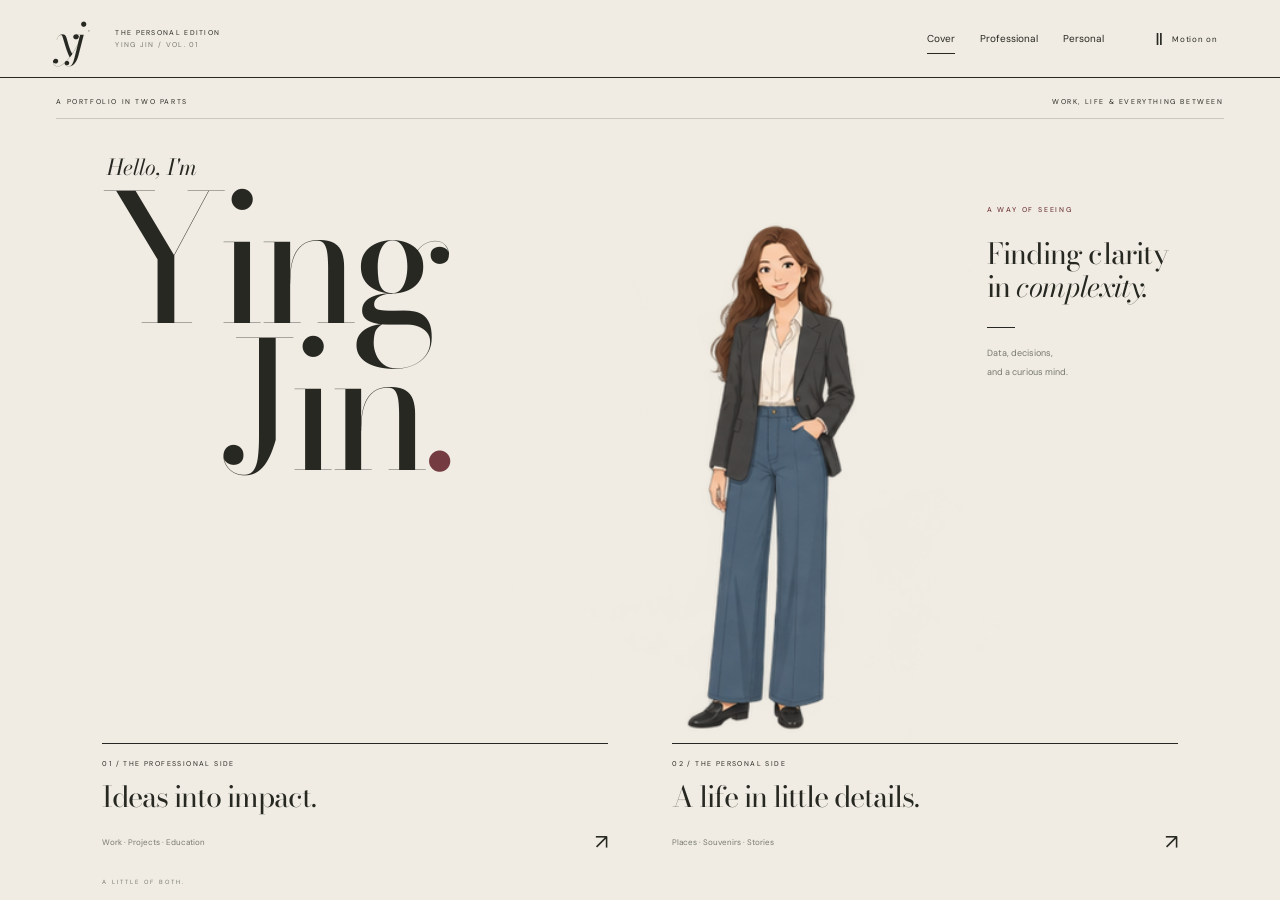
==== commit 7ce77972: "Explore editorial flat fashion illustration edition" ====
--- a/prototype/index.html
+++ b/prototype/index.html
@@ -1,111 +1,6 @@
-<!doctype html>
-<html lang="en">
-<head>
-  <meta charset="utf-8">
-  <meta name="viewport" content="width=device-width,initial-scale=1">
-  <meta name="theme-color" content="#f6f3ec">
-  <meta name="description" content="A local interactive concept for Ying Jin's personal portfolio.">
-  <title>Ying Jin — A little of both</title>
-  <link rel="stylesheet" href="style.css?v=4.2">
-  <link rel="stylesheet" href="character-motion.css?v=4.2">
-  <link rel="stylesheet" href="professional-story.css?v=4.2">
-  <link rel="stylesheet" href="home-stage.css?v=4.2">
-  <script src="character-motion.js?v=4.2" defer></script>
-  <script src="professional-story.js?v=4.2" defer></script>
-  <script src="home-stage.js?v=4.2" defer></script>
-  <script src="app.js?v=4.2" defer></script>
-</head>
-<body>
-  <a href="#main" class="skip-link">Skip to content</a>
-  <header class="site-header">
-    <button class="wordmark" data-route="home" aria-label="Ying Jin home">ying<span>.</span></button>
-    <nav class="main-nav" aria-label="Main navigation">
-      <button data-route="home" class="active">Hello</button>
-      <button data-route="professional">Professional</button>
-      <button data-route="personal">Personal</button>
-    </nav>
-    <div class="header-actions"><button class="motion-toggle" id="motion-toggle" aria-label="Pause character animation" aria-pressed="false">Pause</button><button class="concept-tag" id="about-trigger">Concept 01 <span class="info-dot">i</span></button></div>
-  </header>
-
-  <main id="main" tabindex="-1">
-    <section id="home" class="view home-view" aria-label="Welcome">
-      <div class="home-eyebrow"><span class="little-dot"></span> TWO SIDES. ONE YING.</div>
-      <div class="hero-title"><p>Hi, I'm</p><h1 aria-label="Ying Jin."><span class="name-word" aria-hidden="true"><span>Y</span><span>i</span><span>n</span><span>g</span></span> <span class="name-word" aria-hidden="true"><span>J</span><span>i</span><span>n</span><span class="orange-period">.</span></span></h1><span class="name-stroke" aria-hidden="true"></span></div>
-      <button class="hero-character" id="greet-trigger" aria-label="Say hello to Ying" title="Click to say hello"><span class="avatar casual" data-hero role="img" aria-label="Ying's animated cartoon character"></span></button>
-      <div class="hero-caption"><span class="handwritten">A little of both.</span><p>Data, decisions, and the places in between.</p></div>
-      <button class="path-choice work-choice" data-route="professional">
-        <span class="path-kicker">THE PROFESSIONAL SIDE</span>
-        <span class="path-name"><span class="direction-arrow" aria-hidden="true">↖</span> What I do</span>
-        <span class="path-description">My work, projects & education</span>
-        <span class="path-action">Explore my work <span aria-hidden="true">←</span></span>
-      </button>
-      <button class="path-choice life-choice" data-route="personal">
-        <span class="path-kicker">THE PERSONAL SIDE</span>
-        <span class="path-name">Who I am <span class="direction-arrow" aria-hidden="true">↗</span></span>
-        <span class="path-description">Places I've been. Stories I've kept.</span>
-        <span class="path-action">Come on in <span aria-hidden="true">→</span></span>
-      </button>
-      <div class="home-bottom"><span>Choose a side. You can always wander back.</span><span>MADE OF CURIOSITY</span></div>
-    </section>
-
-    <section id="professional" class="view professional-view" hidden aria-label="Professional portfolio">
-      <div class="chapter-nav" aria-label="Professional chapters">
-        <button data-chapter="work" class="active"><span>01</span> Work</button>
-        <button data-chapter="projects"><span>02</span> Projects</button>
-        <button data-chapter="education"><span>03</span> Education</button>
-        <a href="https://www.linkedin.com/in/yingjin08/" target="_blank" rel="noopener noreferrer">LinkedIn <span aria-hidden="true">↗</span></a>
-      </div>
-      <div id="chapter-scroll" class="chapter-scroll" tabindex="0" aria-label="Scroll between Work, Projects, and Education">
-        <section id="work" class="chapter" data-outfit="professional">
-          <div class="chapter-heading"><div><p class="eyebrow">01 / THE PROFESSIONAL SIDE</p><h2>From data<br>to <em>decisions.</em></h2></div><p class="chapter-intro">A look at the work behind the way I think.<br><span class="source-note">LinkedIn 摘要 · 职责与成果待确认</span></p></div>
-          <div class="cards work-cards">
-            <button class="experience-card" data-detail="sunlight">
-              <div class="card-cover cover-work"><span class="cover-top">WORK / NEW YORK</span><span class="cover-title">Making sense<br>of what’s next.</span><span class="cover-bottom">SUNLIGHT DEVELOPMENT</span></div>
-              <div class="card-caption"><div class="card-meta"><span>Sunlight Development</span><span class="pill">EXPERIENCE</span></div><h3>Data into perspective<span class="card-arrow">↗</span></h3><p>Explore the experience</p></div>
-            </button>
-            <aside class="work-note"><p class="eyebrow">A NOTE ON THIS CHAPTER</p><h3>The story<br>behind the <em>résumé.</em></h3><p>这里将放置工作与实习经历。每张卡片说明你解决了什么问题、如何解决，以及带来了什么结果。</p><div class="note-rule"></div><p class="small-copy">这一版先展示卡片交互。具体职位、任职日期与成果会在你核实后补齐。</p><a href="https://www.linkedin.com/in/yingjin08/" target="_blank" rel="noopener noreferrer" class="text-link">View LinkedIn <span aria-hidden="true">↗</span></a></aside>
-          </div>
-          <button class="next-chapter" data-chapter="projects">Next chapter: Projects <span aria-hidden="true">↓</span></button>
-        </section>
-        <section id="projects" class="chapter" data-outfit="creative">
-          <div class="chapter-heading"><div><p class="eyebrow">02 / IDEAS INTO PRACTICE</p><h2>Curiosity,<br><em>applied.</em></h2></div><p class="chapter-intro">Questions worth asking.<br>Problems worth working through.<br><span class="source-note">项目来自 LinkedIn 索引，待核实和精简</span></p></div>
-          <div class="cards project-cards">
-            <button class="experience-card" data-detail="household"><div class="card-cover cover-econometrics"><span class="cover-top">ECONOMETRICS / R</span><span class="cover-title">Behind the<br>household.</span><span class="cover-bottom">INCOME · CAUSAL INFERENCE</span></div><div class="card-caption"><div class="card-meta"><span>Econometric modeling</span><span class="pill">RESEARCH</span></div><h3>Household income<span class="card-arrow">↗</span></h3><p>Exploring the relationship behind the numbers</p></div></button>
-            <button class="experience-card" data-detail="vision"><div class="card-cover cover-vision"><span class="cover-top">MACHINE LEARNING / PYTHON</span><span class="cover-title">A fresh<br>perspective.</span><span class="cover-bottom">COMPUTER VISION · CLASSIFICATION</span></div><div class="card-caption"><div class="card-meta"><span>Vegetable recognition</span><span class="pill">MACHINE LEARNING</span></div><h3>Teaching machines to see<span class="card-arrow">↗</span></h3><p>Comparing models for image classification</p></div></button>
-            <button class="experience-card" data-detail="horses"><div class="card-cover cover-horses"><span class="cover-top">DATA SCIENCE / R + TABLEAU</span><span class="cover-title">Better data.<br>Better care.</span><span class="cover-bottom">HEALTH · PREDICTION · DECISIONS</span></div><div class="card-caption"><div class="card-meta"><span>Horse health analysis</span><span class="pill">DATA SCIENCE</span></div><h3>Decisions that matter<span class="card-arrow">↗</span></h3><p>Turning analysis into treatment strategies</p></div></button>
-          </div>
-          <button class="next-chapter" data-chapter="education">Next chapter: Education <span aria-hidden="true">↓</span></button>
-        </section>
-        <section id="education" class="chapter" data-outfit="graduate">
-          <div class="chapter-heading"><div><p class="eyebrow">03 / WHERE IT BEGAN</p><h2>Always a<br><em>student.</em></h2></div><p class="chapter-intro">The foundations.<br>And an appetite to keep learning.</p></div>
-          <div class="cards work-cards"><button class="experience-card" data-detail="duke"><div class="card-cover cover-duke"><span class="cover-top">DUKE UNIVERSITY / 2023–2024</span><span class="cover-title">Connecting<br>the dots.</span><span class="cover-bottom">THE FUQUA SCHOOL OF BUSINESS</span></div><div class="card-caption"><div class="card-meta"><span>Duke University</span><span class="pill">EDUCATION</span></div><h3>Master of Quantitative Management<span class="card-arrow">↗</span></h3><p>The Fuqua School of Business · 待确认</p></div></button><aside class="work-note"><p class="eyebrow">KEEPING THE STORY OPEN</p><h3>There’s more<br>to <em>Ying.</em></h3><p>学士服已经准备好了。下一步补齐本科院校、专业、课程与想展示的校园经历。</p><button class="inline-action" data-route="personal">Meet the other side <span aria-hidden="true">→</span></button></aside></div>
-          <button class="next-chapter" data-route="personal">Next stop: the personal side <span aria-hidden="true">→</span></button>
-        </section>
-      </div>
-    </section>
-
-    <section id="personal" class="view personal-view" hidden aria-label="Personal magnet collection">
-      <div class="personal-heading"><div><p class="eyebrow">THE PERSONAL SIDE / A COLLECTION OF LITTLE THINGS</p><h2>Places I've been.<br><em>Pieces I've kept.</em></h2></div><p>Every little magnet has a story.<br>Pick one. I'll show you around.<br><span class="source-note">点击照片上的标签，打开旅行手记草图</span></p></div>
-      <div class="personal-layout">
-        <div class="magnet-board" id="magnet-board">
-          <img src="assets/magnet-board.jpeg" alt="Ying's wooden framed collection of travel magnets, including Seattle, Boston, New York, Shenzhen, Chicago, and Florida" width="2752" height="3669">
-          <button class="magnet-hit seattle" data-place="seattle"><span>Seattle</span><span class="hotspot-dot" aria-hidden="true"></span></button>
-          <button class="magnet-hit boston" data-place="boston"><span>Boston</span><span class="hotspot-dot" aria-hidden="true"></span></button>
-          <button class="magnet-hit newyork" data-place="newyork"><span>New York</span><span class="hotspot-dot" aria-hidden="true"></span></button>
-          <button class="magnet-hit shenzhen" data-place="shenzhen"><span>Shenzhen</span><span class="hotspot-dot" aria-hidden="true"></span></button>
-          <button class="magnet-hit chicago" data-place="chicago"><span>Chicago</span><span class="hotspot-dot" aria-hidden="true"></span></button>
-          <button class="magnet-hit florida" data-place="florida"><span>Florida</span><span class="hotspot-dot" aria-hidden="true"></span></button>
-        </div>
-        <aside class="collection-note"><p class="eyebrow">THE LITTLE SOUVENIR CLUB</p><h3>A place.<br>A moment.<br><em>A magnet.</em></h3><p>有些回忆，刚好可以放在冰箱上。</p><p class="small-copy">这面展示框来自你的真实照片。先点开其中一个地点，看看照片与故事将如何展开。</p><div class="place-index" aria-label="Browse places"><button data-place="seattle">01 <span>Seattle</span> ↗</button><button data-place="boston">02 <span>Boston</span> ↗</button><button data-place="newyork">03 <span>New York</span> ↗</button><button data-place="shenzhen">04 <span>Shenzhen</span> ↗</button><button data-place="chicago">05 <span>Chicago</span> ↗</button><button data-place="florida">06 <span>Florida</span> ↗</button></div><p class="small-copy">标签仅对应照片中可识别的冰箱贴；旅行日期和故事等你来补充。</p></aside>
-      </div>
-      <footer class="personal-footer"><span>Small souvenirs, big memories.</span><button data-route="home">Back to the beginning <span aria-hidden="true">↗</span></button></footer>
-    </section>
-  </main>
-
-  <div class="guide-dock" aria-hidden="true"></div>
-  <div id="guide" class="guide" hidden aria-hidden="true"><div class="guide-speech" id="guide-speech">Follow me.</div><div class="avatar professional waving"></div></div>
-  <div id="portal" class="portal" aria-hidden="true"><span class="eyebrow">A LITTLE SHIFT IN PERSPECTIVE</span><p id="portal-copy">Into my work.</p><div class="avatar professional waving"></div></div>
-  <dialog id="detail-dialog" aria-labelledby="detail-title"><div class="dialog-top"><span id="detail-kicker" class="eyebrow"></span><button id="close-detail" class="close-button" aria-label="Close detail">Close <span aria-hidden="true">×</span></button></div><div class="detail-body" id="detail-body"></div><div class="dialog-bottom"><span>YING JIN / A LITTLE OF BOTH</span><button id="close-bottom">Back to exploring <span aria-hidden="true">↗</span></button></div></dialog>
-  <div id="status" class="sr-only" role="status" aria-live="polite"></div>
-</body>
-</html>
+<!doctype html><html lang="en"><head><meta charset="utf-8"><meta name="viewport" content="width=device-width,initial-scale=1"><meta name="theme-color" content="#f0ece3"><meta name="description" content="Ying Jin — work, perspective, and a life beyond the résumé."><title>Ying Jin — The Editorial Edition</title><link rel="stylesheet" href="editorial.css?v=1.1"><script src="editorial-content.js?v=1.1" defer></script><script src="editorial.js?v=1.1" defer></script></head>
+<body data-view="home"><a class="skip" href="#main">Skip to content</a><header class="masthead"><button class="monogram" data-route="home" aria-label="Ying Jin home">yj<span>·</span></button><span class="edition-label">THE PERSONAL EDITION<br><b>YING JIN / VOL. 01</b></span><nav aria-label="Main navigation"><button data-route="home" class="active">Cover</button><button data-route="professional">Professional</button><button data-route="personal">Personal</button></nav><button id="motion" class="motion" aria-label="Pause character animation" aria-pressed="false"><span aria-hidden="true">Ⅱ</span><span class="motion-label">Motion on</span></button></header>
+<main id="main" tabindex="-1"><section class="cover view" id="home" aria-label="Welcome"><div class="cover-topline"><span>A PORTFOLIO IN TWO PARTS</span><span>WORK, LIFE & EVERYTHING BETWEEN</span></div><div class="cover-title"><p>Hello, I'm</p><h1 aria-label="Ying Jin"><span>Ying</span><span>Jin<span class="period">.</span></span></h1></div><button id="cover-character" class="cover-person person" data-kind="hero" aria-label="Ying, thinking" title="A moment of thought"><span class="sprite" role="img" aria-label="Ying in a flat fashion illustration"></span></button><div class="cover-note"><span class="micro">A WAY OF SEEING</span><p>Finding clarity<br>in <em>complexity.</em></p><span class="note-rule"></span><small>Data, decisions,<br>and a curious mind.</small></div><div class="cover-links"><button class="entry" data-route="professional"><span class="entry-index">01 / THE PROFESSIONAL SIDE</span><strong>Ideas into impact.</strong><span class="entry-bottom">Work · Projects · Education <b aria-hidden="true">↗</b></span></button><button class="entry" data-route="personal"><span class="entry-index">02 / THE PERSONAL SIDE</span><strong>A life in little details.</strong><span class="entry-bottom">Places · Souvenirs · Stories <b aria-hidden="true">↗</b></span></button></div><span class="cover-imprint">A LITTLE OF BOTH.</span></section>
+<section class="professional view" id="professional" hidden aria-label="Professional portfolio"><div class="chapter-nav" aria-label="Professional chapters"><button data-chapter="work" class="active"><span>01</span> Work</button><button data-chapter="projects"><span>02</span> Projects</button><button data-chapter="education"><span>03</span> Education</button><a href="https://www.linkedin.com/in/yingjin08/" target="_blank" rel="noopener noreferrer">LinkedIn ↗</a></div><div id="chapter-scroll" class="chapter-scroll" tabindex="0" aria-label="Scroll through Professional chapters"><div class="chapter-track"><div class="editorial-stage"><div class="stage-progress" aria-hidden="true"><i></i><i></i><i></i></div><div class="stage-copy"><p class="micro" id="chapter-kicker"></p><h2 id="chapter-title"></h2><p class="chapter-intro" id="chapter-intro"></p><span class="chapter-number" aria-hidden="true">01</span></div><div class="case-area"><button class="case-card" id="case-card"><div class="case-cover"><span class="case-category"></span><strong class="case-display"></strong><span class="case-subject"></span><span class="case-open" aria-hidden="true">↗</span></div><div class="case-caption"><span class="case-company"></span><h3 class="case-title"></h3><span class="case-explore">Read the story <b aria-hidden="true">↗</b></span></div></button></div><div id="stage-person-slot"><div class="case-person person" id="case-person" data-kind="scene" data-outfit="work"><span class="sprite" role="img" aria-label="Ying standing beside her work"></span></div></div><div class="case-controls"><button id="previous-case" aria-label="Previous project">←</button><span id="case-count">01 / 01</span><button id="next-case" aria-label="Next project">→</button></div><button class="next-chapter" id="next-chapter"><span>SCROLL TO THE NEXT CHAPTER</span><b aria-hidden="true">↓</b></button></div></div></div></section>
+<section class="personal view" id="personal" hidden aria-label="Personal magnet collection"><div class="personal-title"><div><p class="micro">02 / THE PERSONAL SIDE</p><h2>Places, <em>kept.</em></h2></div><p>A place. A moment. A little souvenir.<br>Every magnet holds a story.</p></div><div class="collection-layout"><div class="board-photo"><img src="assets/magnet-board.jpeg" alt="Ying's wooden framed collection of travel magnets"><span>THE ORIGINAL COLLECTION / YING JIN</span></div><aside class="collection-index"><p class="micro">THE SOUVENIR INDEX</p><h3>Memories<br>in <em>miniature.</em></h3><div id="place-index"></div><p class="collection-note">这面展示框来自你的真实收藏。旅行照片与故事会在下一步补齐。</p></aside></div><footer class="personal-footer"><span>A LIFE BEYOND THE RÉSUMÉ.</span><button data-route="home">Back to the cover ↗</button></footer></section></main>
+<dialog id="detail" aria-labelledby="detail-title"><div class="detail-shell"><div class="detail-figure-slot" id="detail-person-slot"></div><article class="detail-paper"><header class="detail-top"><p class="micro" id="detail-kicker"></p><button id="close-detail" aria-label="Close detail">Close ×</button></header><div class="detail-content" id="detail-content"></div><footer><span>YING JIN / SELECTED STORIES</span><button id="close-detail-bottom">Back to the portfolio ↗</button></footer></article></div></dialog><div class="sr-only" role="status" aria-live="polite" id="status"></div></body></html>
--- a/prototype/editorial.css
+++ b/prototype/editorial.css
@@ -0,0 +1,10 @@
+@import url('https://fonts.googleapis.com/css2?family=Bodoni+Moda:ital,opsz,wght@0,6..96,400;0,6..96,500;1,6..96,400&family=DM+Sans:wght@400;500;600;700&display=swap');
+:root{--paper:#f0ece3;--ink:#272822;--muted:#77796d;--line:#cac8bc;--wine:#743c40;--serif:'Bodoni Moda',Didot,Georgia,serif;--sans:'DM Sans',Arial,sans-serif;--header:78px}*{box-sizing:border-box}body{margin:0;background:var(--paper);color:var(--ink);font:14px var(--sans)}button,a{-webkit-tap-highlight-color:transparent}button{font:inherit;color:inherit;border:0;cursor:pointer;background:none}a{color:inherit}button,a{touch-action:manipulation}button:focus-visible,a:focus-visible,[tabindex]:focus-visible{outline:2px solid var(--wine);outline-offset:5px}[hidden]{display:none!important}.masthead{height:var(--header);display:flex;align-items:center;gap:25px;padding:0 4.4%;border-bottom:1px solid var(--ink);position:relative;z-index:15;background:var(--paper)}.monogram{font:italic 44px var(--serif);line-height:1;letter-spacing:-4px;padding:0}.monogram span{font:9px var(--sans);letter-spacing:0;vertical-align:top;display:inline-block;margin:8px 0 0 7px}.edition-label{font-size:7px;letter-spacing:1.3px;line-height:1.7}.edition-label b{font-weight:400;color:var(--muted)}.masthead nav{display:flex;gap:25px;margin-left:auto}.masthead nav button{font-size:10px;padding:8px 0;border-bottom:1px solid transparent}.masthead nav .active{border-color:var(--ink)}.motion{display:flex;gap:9px;align-items:center;font-size:8px;letter-spacing:.7px;margin-left:20px}.motion>span:first-child{font-size:17px}.micro{font-size:8px;letter-spacing:1.8px;font-weight:500;line-height:1.8;margin:0}.view{position:relative}main:focus{outline:none}.cover{height:calc(100svh - var(--header));min-height:590px;overflow:hidden;padding:0 4.4%}.cover-topline{display:flex;justify-content:space-between;border-bottom:1px solid var(--line);padding:19px 0 12px;font-size:7px;letter-spacing:1.6px}.cover-title{position:absolute;left:8%;top:72px;z-index:3;pointer-events:none}.cover-title p{font:italic 22px var(--serif);margin:0 0 5px 5px}.cover-title h1{font:400 clamp(110px,13.8vw,207px)/.8 var(--serif);letter-spacing:-9px;margin:0}.cover-title h1>span{display:block}.cover-title h1>span+span{margin-left:120px;margin-top:6px}.period{color:var(--wine)}.cover-person{position:absolute;width:min(530px,64vh);height:min(530px,64vh);left:40%;bottom:160px;z-index:4;padding:0}.person{pointer-events:none;transform-origin:50% 96%}.cover-person{pointer-events:auto;--sheet:url('assets/editorial-hero.png')}.sprite{display:block;position:absolute;inset:0;background-image:var(--sheet);background-size:400% 200%;background-repeat:no-repeat;background-position:0 0;transform-origin:50% 96%;animation:breathe 5s ease-in-out infinite}.person[data-outfit=work]{--sheet:url('assets/editorial-work.png')}.person[data-outfit=projects]{--sheet:url('assets/editorial-projects.png')}.person[data-outfit=education]{--sheet:url('assets/editorial-education.png')}.person[data-facing=right] .sprite{scale:-1 1}.person[data-pose=walk] .sprite{animation:walk-step .52s linear infinite}.person[data-pose=think] .sprite{animation:thought 5s ease-in-out infinite}.cover-note{position:absolute;right:6.5%;top:120px;width:210px}.cover-note .micro{color:var(--wine);font-size:7px}.cover-note p{font:29px/1.15 var(--serif);letter-spacing:-.8px;margin:20px 0}.cover-note em{font-weight:400}.note-rule{display:block;width:28px;border-top:1px solid var(--ink);margin:24px 0 14px}.cover-note small{font-size:9px;line-height:1.8;color:var(--muted)}.cover-links{position:absolute;left:8%;right:8%;bottom:44px;display:grid;grid-template-columns:1fr 1fr;gap:6%}.entry{border-top:1px solid var(--ink);padding:15px 0 0;text-align:left;position:relative;z-index:6}.entry-index{display:block;font-size:7px;letter-spacing:1.4px}.entry strong{display:block;font:400 29px/1.1 var(--serif);letter-spacing:-1px;margin:13px 0 15px}.entry-bottom{display:flex;justify-content:space-between;align-items:center;font-size:8px;color:var(--muted)}.entry-bottom b{font-size:21px;font-weight:400;color:var(--ink);transition:transform .3s}.entry:hover .entry-bottom b{transform:translate(3px,-3px)}.entry:hover{color:var(--wine);border-color:var(--wine)}.cover-imprint{position:absolute;bottom:14px;left:8%;font-size:6px;letter-spacing:2px;color:var(--muted)}
+.chapter-nav{height:58px;display:flex;align-items:center;gap:30px;border-bottom:1px solid var(--line);padding:0 4.4%}.chapter-nav button{height:100%;font-size:10px;padding:0;border-bottom:1px solid transparent}.chapter-nav button span{font-size:7px;color:var(--muted);margin-right:9px}.chapter-nav button.active{border-color:var(--wine);color:var(--wine)}.chapter-nav a{margin-left:auto;font-size:9px;text-decoration:none}.professional{height:calc(100svh - var(--header));overflow:hidden}.chapter-scroll{height:calc(100% - 58px);overflow:auto;overscroll-behavior:contain;scrollbar-width:thin;scrollbar-color:#9a9d8b transparent}.chapter-track{height:340%;position:relative}.editorial-stage{position:sticky;top:0;height:calc(100svh - var(--header) - 58px);isolation:isolate;overflow:hidden}.stage-copy{position:absolute;left:4.4%;top:34px;width:34%;transition:opacity .3s,translate .3s}.stage-copy>.micro{color:var(--wine)}.stage-copy h2{font:400 clamp(44px,5.5vw,77px)/.96 var(--serif);letter-spacing:-2.6px;margin:20px 0}.stage-copy h2 em{font-weight:400;color:var(--wine)}.chapter-intro{font-size:11px;line-height:1.8;max-width:245px;color:var(--muted);margin-top:24px}.chapter-number{font:400 110px/.8 var(--serif);letter-spacing:-6px;opacity:.12;display:block;margin-top:42px}.case-area{position:absolute;left:43%;right:4.4%;top:66px;bottom:55px;transition:opacity .3s,translate .3s}.case-card{height:100%;width:100%;border:1px solid #c5c5b7;padding:9px;text-align:left;background:#f7f4ed;display:flex;flex-direction:column;transition:border-color .25s}.case-card:hover{border-color:var(--wine)}.case-cover{flex:1;min-height:100px;padding:20px 26px;background:var(--cover,#d5dac9);color:var(--cover-ink,#354333);display:flex;flex-direction:column;position:relative;overflow:hidden}.case-category{font-size:7px;letter-spacing:1.7px}.case-display{font:400 clamp(34px,4.2vw,64px)/1.03 var(--serif);letter-spacing:-1.9px;margin:auto 0;max-width:90%}.case-subject{font-size:7px;letter-spacing:1.5px;padding-right:25px}.case-open{position:absolute;right:20px;bottom:14px;font-size:29px;font-weight:400}.case-caption{padding:16px 15px 5px;flex:none}.case-company{font-size:9px;color:var(--muted)}.case-title{font:400 clamp(23px,2.8vw,37px)/1.1 var(--serif);letter-spacing:-1px;margin:10px 0 13px}.case-explore{display:flex;justify-content:space-between;align-items:center;font-size:8px;color:var(--muted)}.case-explore b{font-size:17px;color:var(--ink);font-weight:400}.case-person{position:absolute;z-index:4;width:300px;height:300px;left:calc(43% - 204px);bottom:53px;transition:opacity .25s}.case-person[data-pose=laptop]{left:calc(43% - 214px)}.case-person[data-pose=think]{left:calc(43% - 206px)}.case-controls{position:absolute;right:4.4%;top:27px;display:flex;gap:18px;align-items:center}.case-controls button{font-size:18px;padding:0;line-height:1}.case-controls button:disabled{opacity:.2;cursor:default}.case-controls>span{font-size:7px;letter-spacing:1.4px;min-width:47px;text-align:center}.next-chapter{position:absolute;bottom:15px;left:4.4%;right:4.4%;display:flex;justify-content:space-between;font-size:7px;letter-spacing:1.3px;border-top:1px solid var(--line);padding:10px 0 0;color:var(--muted);text-align:left}.next-chapter b{font-size:17px;font-weight:400;color:var(--ink)}.stage-progress{position:absolute;left:14px;top:46%;display:flex;flex-direction:column;gap:10px}.stage-progress i{height:25px;width:1px;background:var(--line)}.stage-progress i.active{background:var(--wine)}.editorial-stage.changing .stage-copy{opacity:0;translate:0 -10px}.editorial-stage.changing .case-area{opacity:0;translate:0 12px}.editorial-stage.changing .case-person{opacity:0}
+.personal{padding:36px 6% 22px}.personal-title{display:flex;justify-content:space-between;align-items:flex-end;padding-bottom:27px;border-bottom:1px solid var(--line);margin-bottom:30px}.personal-title h2{font:400 71px/.95 var(--serif);letter-spacing:-2px;margin:16px 0 0}.personal-title em,.collection-index em{font-weight:400;color:var(--wine)}.personal-title>p{font-size:11px;line-height:1.8;color:var(--muted)}.collection-layout{display:grid;grid-template-columns:minmax(0,1.15fr) minmax(0,1fr);gap:9%;align-items:start}.board-photo img{width:100%;height:auto;display:block}.board-photo>span{display:block;font-size:6px;letter-spacing:1.8px;padding-top:12px}.collection-index{padding-top:26px;position:sticky;top:30px}.collection-index h3{font:400 54px/1.03 var(--serif);letter-spacing:-1.5px;margin:22px 0 26px}#place-index button{border-top:1px solid var(--line);display:flex;width:100%;padding:15px 0;text-align:left;font-size:12px}#place-index button span{font-size:7px;margin-right:20px;color:var(--muted)}#place-index button b{font-size:16px;font-weight:400;margin-left:auto}#place-index button:hover{color:var(--wine)}.collection-note{font-size:10px;color:var(--muted);line-height:1.9;margin-top:24px}.personal-footer{display:flex;justify-content:space-between;border-top:1px solid var(--line);margin-top:40px;padding-top:15px;font-size:7px;letter-spacing:1px}.personal-footer button{font-size:9px}
+dialog{padding:0;border:0;background:none;max-width:1120px;width:calc(100% - 44px);max-height:92svh;overflow:visible;color:var(--ink)}dialog::backdrop{background:#23261f68;backdrop-filter:blur(6px)}.detail-shell{position:relative;padding-left:130px}.detail-paper{max-height:89svh;overflow:auto;border:1px solid #bfc1b2;background:#f4f0e8;box-shadow:0 25px 100px #0002}.detail-top{display:flex;justify-content:space-between;align-items:center;gap:20px;padding:24px 30px;border-bottom:1px solid var(--line)}.detail-top .micro{font-size:7px}.detail-top button{font-size:10px;white-space:nowrap}.detail-content{padding:30px 36px}.detail-content h2{font:400 58px/1.05 var(--serif);letter-spacing:-2px;margin:0 0 20px}.detail-lead{font-size:13px;line-height:1.8;max-width:630px}.detail-chips{display:flex;gap:8px;flex-wrap:wrap;margin:20px 0 28px}.detail-chips span{font-size:8px;border-bottom:1px solid #b1b6a6;padding:0 0 7px}.detail-sections{display:grid;grid-template-columns:1fr 1fr;gap:30px;border-top:1px solid var(--line);padding-top:20px;margin-top:24px}.detail-sections h3{font-size:8px;letter-spacing:1.4px;font-weight:500;text-transform:uppercase;margin:0 0 12px}.detail-sections p,.detail-sections li{font-size:13px;line-height:1.9;color:#666d5c}.detail-sections ul{padding-left:15px}.draft-note{font-size:9px;line-height:1.8;color:var(--muted);padding-top:20px;border-top:1px solid var(--line);margin-top:24px}.detail-paper>footer{display:flex;align-items:center;justify-content:space-between;padding:20px 30px;border-top:1px solid var(--line);font-size:6px;letter-spacing:1.4px}.detail-paper>footer button{font-size:8px;letter-spacing:0}.detail-figure-slot{position:absolute;inset:0;pointer-events:none}.detail-figure-slot .case-person{left:-42px;bottom:8px;width:290px;height:290px}.travel-detail img{display:block;width:100%;max-height:350px;object-fit:cover;border:1px solid var(--line);margin-top:24px}.skip{position:fixed;top:-100px;left:15px;background:var(--ink);color:white;padding:10px;z-index:100}.skip:focus{top:10px}.sr-only{position:absolute;width:1px;height:1px;margin:-1px;padding:0;border:0;overflow:hidden;clip:rect(0,0,0,0);white-space:nowrap}body:has(dialog[open]){overflow:hidden}body[data-motion=off] .sprite{animation-play-state:paused!important}@keyframes breathe{0%,100%{transform:scaleY(1)}50%{transform:scaleY(1.006)}}@keyframes walk-step{0%,100%{transform:translateY(0)}50%{transform:translateY(-1px)}}@keyframes thought{0%,100%{transform:rotate(0)}50%{transform:rotate(.4deg)}}
+@media(max-width:1050px){.cover-title{top:84px;left:6%}.cover-title h1{font-size:139px;letter-spacing:-7px}.cover-title h1>span+span{margin-left:70px}.cover-person{left:34%;bottom:176px;width:400px;height:400px}.cover-note{right:5%;width:160px;top:92px}.cover-note p{font-size:25px}.cover-links{left:6%;right:6%}.entry strong{font-size:26px}.stage-copy{width:32%;top:30px}.stage-copy h2{font-size:54px}.chapter-intro{font-size:10px;max-width:200px}.case-area{left:46%;top:70px}.case-person{width:255px;height:255px;left:calc(46% - 174px)}.case-person[data-pose=laptop]{left:calc(46% - 183px)}.case-person[data-pose=think]{left:calc(46% - 175px)}.case-cover{padding:20px}.case-display{font-size:40px}.chapter-number{font-size:85px}.detail-shell{padding-left:80px}.detail-figure-slot .case-person{width:240px;height:240px;left:-65px}}
+@media(max-height:760px) and (min-width:701px){.cover-title{top:71px}.cover-title h1{font-size:155px}.cover-person{width:405px;height:405px;bottom:158px}.cover-note{top:110px}.cover-links{bottom:36px}.entry strong{font-size:27px;margin:10px 0}.case-area{top:60px}.stage-copy h2{font-size:59px}.stage-copy{top:25px}.chapter-intro{margin-top:18px}.chapter-number{margin-top:30px;font-size:90px}.case-person{width:280px;height:280px;left:calc(43% - 190px)}.case-person[data-pose=laptop]{left:calc(43% - 200px)}.case-person[data-pose=think]{left:calc(43% - 192px)}}
+@media(max-width:700px){:root{--header:68px}.masthead{padding:0 6%;gap:15px}.monogram{font-size:35px}.monogram span{font-size:7px;margin-top:4px}.edition-label{display:none}.masthead nav{gap:17px}.masthead nav button{font-size:9px}.motion{margin-left:3px;padding:0}.motion-label{display:none}.motion>span:first-child{font-size:15px}.cover{min-height:650px;height:calc(100svh - var(--header));padding:0 6%}.cover-topline{font-size:6px;letter-spacing:1px;padding-top:19px}.cover-topline>span:last-child{display:none}.cover-title{left:7%;top:70px}.cover-title p{font-size:19px}.cover-title h1{font-size:111px;letter-spacing:-6px}.cover-title h1>span+span{margin-left:39px;margin-top:4px}.cover-person{left:26%;bottom:244px;width:300px;height:300px}.cover-note{left:7%;right:auto;top:342px;width:120px}.cover-note p{font-size:19px;margin:12px 0}.cover-note .micro{font-size:5px;letter-spacing:1.2px}.cover-note small,.note-rule{display:none}.cover-links{left:7%;right:7%;bottom:48px;grid-template-columns:1fr;gap:22px}.entry{padding-top:12px}.entry-index{font-size:6px}.entry strong{font-size:24px;margin:9px 0 6px}.entry-bottom{font-size:7px}.entry-bottom b{font-size:18px}.cover-imprint{left:7%;bottom:18px;font-size:5px}.chapter-nav{height:52px;padding:0 6%;gap:23px}.chapter-nav button{font-size:9px}.chapter-nav button span{font-size:6px;margin-right:5px}.chapter-nav a{font-size:8px}.chapter-scroll{height:calc(100% - 52px)}.editorial-stage{height:calc(100svh - var(--header) - 52px)}.stage-copy{top:25px;left:7%;width:61%;z-index:2}.stage-copy>.micro{font-size:6px;letter-spacing:1.3px}.stage-copy h2{font-size:43px;letter-spacing:-1.8px;margin:12px 0 0}.chapter-intro,.chapter-number{display:none}.case-area{left:7%;right:7%;top:213px;bottom:68px}.case-person,.case-person[data-pose=laptop],.case-person[data-pose=think]{left:auto;right:-13px;bottom:auto;top:36px;width:185px;height:185px}.case-person[data-pose=lean]{right:-24px}.case-cover{padding:22px 18px}.case-display{font-size:39px;letter-spacing:-1.3px}.case-category,.case-subject{font-size:6px;letter-spacing:1.2px}.case-caption{padding:16px 9px 8px}.case-title{font-size:29px;margin:9px 0 14px}.case-company{font-size:9px}.case-explore{font-size:8px}.case-controls{right:7%;top:auto;bottom:41px;gap:14px}.case-controls button{font-size:17px}.case-controls>span{font-size:6px}.next-chapter{left:7%;right:7%;bottom:13px;font-size:6px;letter-spacing:1px;padding-top:8px}.next-chapter b{font-size:15px}.stage-progress{left:9px;gap:7px}.stage-progress i{height:20px}.personal{padding:28px 7% 20px}.personal-title{display:block;padding-bottom:20px;margin-bottom:24px}.personal-title h2{font-size:53px}.personal-title>p{font-size:10px;margin:17px 0 0}.collection-layout{grid-template-columns:1fr;gap:25px}.collection-index{position:static;padding-top:10px}.collection-index h3{font-size:43px;margin:16px 0 20px}#place-index{display:grid;grid-template-columns:1fr 1fr;column-gap:20px}#place-index button{font-size:10px;padding:14px 0}#place-index button span{font-size:6px;margin-right:9px}.collection-note{font-size:9px}.personal-footer{font-size:5px;letter-spacing:.5px}.personal-footer button{font-size:8px}dialog{width:calc(100% - 26px);max-height:94svh}.detail-shell{padding-left:0;padding-top:90px}.detail-figure-slot{height:110px;inset:0 0 auto}.detail-figure-slot .case-person{width:130px;height:130px;top:-25px;right:12px;left:auto;bottom:auto}.detail-paper{max-height:calc(94svh - 90px)}.detail-top{padding:18px;gap:12px}.detail-top .micro{font-size:6px;letter-spacing:1px}.detail-top button{font-size:9px}.detail-content{padding:26px 22px}.detail-content h2{font-size:41px;letter-spacing:-1.4px}.detail-lead{font-size:11px}.detail-sections{grid-template-columns:1fr;gap:14px}.detail-sections p,.detail-sections li{font-size:12px}.detail-paper>footer{padding:18px;font-size:5px;letter-spacing:.5px}.detail-paper>footer button{font-size:7px}.travel-detail img{max-height:230px}}
+@media(max-width:700px) and (max-height:760px){.cover{min-height:580px}.cover-title{top:60px}.cover-title h1{font-size:96px}.cover-person{width:245px;height:245px;left:30%;bottom:234px}.cover-note{top:293px}.cover-note p{font-size:18px}.cover-links{bottom:39px;gap:18px}.entry strong{font-size:22px;margin-top:7px}.cover-imprint{bottom:12px}.stage-copy{top:19px}.stage-copy h2{font-size:37px}.case-area{top:178px;bottom:63px}.case-person,.case-person[data-pose=laptop],.case-person[data-pose=think]{width:155px;height:155px;top:30px;right:-5px}.case-person[data-pose=lean]{right:-16px}.case-cover{padding:16px}.case-display{font-size:31px}.case-caption{padding-top:13px}.case-title{font-size:24px;margin:7px 0 10px}.case-category,.case-subject{font-size:5px}}
+@media(prefers-reduced-motion:reduce){*,*::before,*::after{animation:none!important;transition:none!important;scroll-behavior:auto!important}}
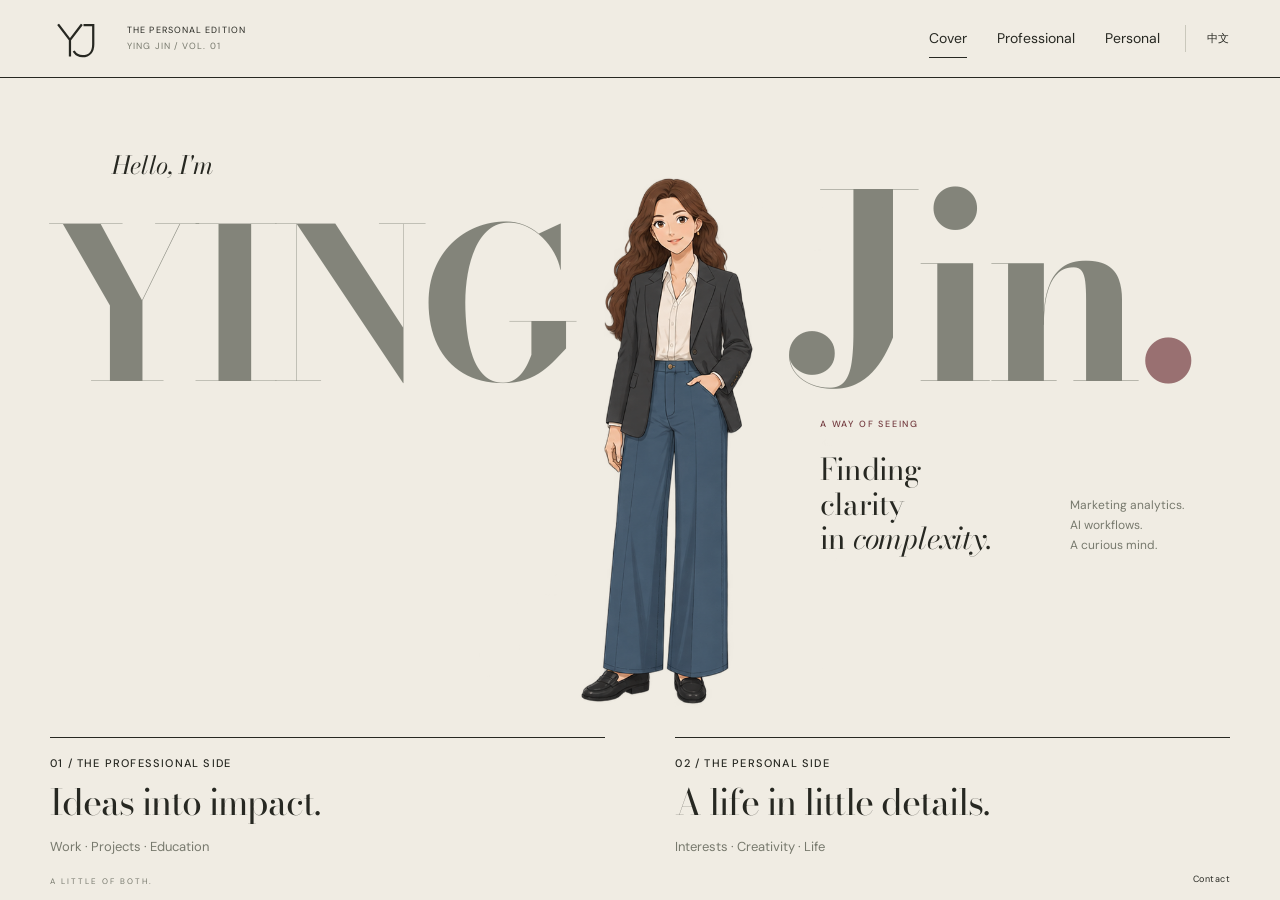
==== commit f7a71b0f: "Complete bilingual editorial portfolio and personal chapters" ====
--- a/prototype/index.html
+++ b/prototype/index.html
@@ -1,6 +1,10 @@
-<!doctype html><html lang="en"><head><meta charset="utf-8"><meta name="viewport" content="width=device-width,initial-scale=1"><meta name="theme-color" content="#f0ece3"><meta name="description" content="Ying Jin — work, perspective, and a life beyond the résumé."><title>Ying Jin — The Editorial Edition</title><link rel="stylesheet" href="editorial.css?v=1.1"><script src="editorial-content.js?v=1.1" defer></script><script src="editorial.js?v=1.1" defer></script></head>
-<body data-view="home"><a class="skip" href="#main">Skip to content</a><header class="masthead"><button class="monogram" data-route="home" aria-label="Ying Jin home">yj<span>·</span></button><span class="edition-label">THE PERSONAL EDITION<br><b>YING JIN / VOL. 01</b></span><nav aria-label="Main navigation"><button data-route="home" class="active">Cover</button><button data-route="professional">Professional</button><button data-route="personal">Personal</button></nav><button id="motion" class="motion" aria-label="Pause character animation" aria-pressed="false"><span aria-hidden="true">Ⅱ</span><span class="motion-label">Motion on</span></button></header>
-<main id="main" tabindex="-1"><section class="cover view" id="home" aria-label="Welcome"><div class="cover-topline"><span>A PORTFOLIO IN TWO PARTS</span><span>WORK, LIFE & EVERYTHING BETWEEN</span></div><div class="cover-title"><p>Hello, I'm</p><h1 aria-label="Ying Jin"><span>Ying</span><span>Jin<span class="period">.</span></span></h1></div><button id="cover-character" class="cover-person person" data-kind="hero" aria-label="Ying, thinking" title="A moment of thought"><span class="sprite" role="img" aria-label="Ying in a flat fashion illustration"></span></button><div class="cover-note"><span class="micro">A WAY OF SEEING</span><p>Finding clarity<br>in <em>complexity.</em></p><span class="note-rule"></span><small>Data, decisions,<br>and a curious mind.</small></div><div class="cover-links"><button class="entry" data-route="professional"><span class="entry-index">01 / THE PROFESSIONAL SIDE</span><strong>Ideas into impact.</strong><span class="entry-bottom">Work · Projects · Education <b aria-hidden="true">↗</b></span></button><button class="entry" data-route="personal"><span class="entry-index">02 / THE PERSONAL SIDE</span><strong>A life in little details.</strong><span class="entry-bottom">Places · Souvenirs · Stories <b aria-hidden="true">↗</b></span></button></div><span class="cover-imprint">A LITTLE OF BOTH.</span></section>
-<section class="professional view" id="professional" hidden aria-label="Professional portfolio"><div class="chapter-nav" aria-label="Professional chapters"><button data-chapter="work" class="active"><span>01</span> Work</button><button data-chapter="projects"><span>02</span> Projects</button><button data-chapter="education"><span>03</span> Education</button><a href="https://www.linkedin.com/in/yingjin08/" target="_blank" rel="noopener noreferrer">LinkedIn ↗</a></div><div id="chapter-scroll" class="chapter-scroll" tabindex="0" aria-label="Scroll through Professional chapters"><div class="chapter-track"><div class="editorial-stage"><div class="stage-progress" aria-hidden="true"><i></i><i></i><i></i></div><div class="stage-copy"><p class="micro" id="chapter-kicker"></p><h2 id="chapter-title"></h2><p class="chapter-intro" id="chapter-intro"></p><span class="chapter-number" aria-hidden="true">01</span></div><div class="case-area"><button class="case-card" id="case-card"><div class="case-cover"><span class="case-category"></span><strong class="case-display"></strong><span class="case-subject"></span><span class="case-open" aria-hidden="true">↗</span></div><div class="case-caption"><span class="case-company"></span><h3 class="case-title"></h3><span class="case-explore">Read the story <b aria-hidden="true">↗</b></span></div></button></div><div id="stage-person-slot"><div class="case-person person" id="case-person" data-kind="scene" data-outfit="work"><span class="sprite" role="img" aria-label="Ying standing beside her work"></span></div></div><div class="case-controls"><button id="previous-case" aria-label="Previous project">←</button><span id="case-count">01 / 01</span><button id="next-case" aria-label="Next project">→</button></div><button class="next-chapter" id="next-chapter"><span>SCROLL TO THE NEXT CHAPTER</span><b aria-hidden="true">↓</b></button></div></div></div></section>
-<section class="personal view" id="personal" hidden aria-label="Personal magnet collection"><div class="personal-title"><div><p class="micro">02 / THE PERSONAL SIDE</p><h2>Places, <em>kept.</em></h2></div><p>A place. A moment. A little souvenir.<br>Every magnet holds a story.</p></div><div class="collection-layout"><div class="board-photo"><img src="assets/magnet-board.jpeg" alt="Ying's wooden framed collection of travel magnets"><span>THE ORIGINAL COLLECTION / YING JIN</span></div><aside class="collection-index"><p class="micro">THE SOUVENIR INDEX</p><h3>Memories<br>in <em>miniature.</em></h3><div id="place-index"></div><p class="collection-note">这面展示框来自你的真实收藏。旅行照片与故事会在下一步补齐。</p></aside></div><footer class="personal-footer"><span>A LIFE BEYOND THE RÉSUMÉ.</span><button data-route="home">Back to the cover ↗</button></footer></section></main>
-<dialog id="detail" aria-labelledby="detail-title"><div class="detail-shell"><div class="detail-figure-slot" id="detail-person-slot"></div><article class="detail-paper"><header class="detail-top"><p class="micro" id="detail-kicker"></p><button id="close-detail" aria-label="Close detail">Close ×</button></header><div class="detail-content" id="detail-content"></div><footer><span>YING JIN / SELECTED STORIES</span><button id="close-detail-bottom">Back to the portfolio ↗</button></footer></article></div></dialog><div class="sr-only" role="status" aria-live="polite" id="status"></div></body></html>
+<!doctype html><html lang="en"><head><meta charset="utf-8"><meta name="viewport" content="width=device-width,initial-scale=1"><meta name="theme-color" content="#f0ece3"><meta name="description" content="Ying Jin — work, perspective, and a life beyond the résumé."><title>Ying Jin — The Editorial Edition</title><link rel="preload" as="image" type="image/webp" href="assets/editorial-hd/hero-0.webp" fetchpriority="high"><link rel="stylesheet" href="editorial.css?v=7.2"><link rel="stylesheet" href="editorial-refinements.css?v=7.2"><script src="editorial-content.js?v=7.1" defer></script><link rel="stylesheet" href="personal.css?v=7.1"><script src="i18n.js?v=7.1" defer></script><script src="magnet-art.js?v=7.0" defer></script><script src="topic-art.js?v=7.0" defer></script><script src="personal-renderers.js?v=7.1" defer></script><script src="journey.js?v=4.0" defer></script><script src="editorial.js?v=7.1" defer></script></head>
+<body data-view="home"><a class="skip" href="#main" data-i18n="skip">Skip to content</a><header class="masthead"><button class="monogram" data-route="home" aria-label="Ying Jin home" data-i18n-label="homeLogo"><img class="brand-mark" src="assets/brand/ying-jin-mark.svg" alt="" aria-hidden="true"></button><span class="edition-label"><span data-i18n="edition">THE PERSONAL EDITION</span><br><b data-i18n="volume">YING JIN / VOL. 01</b></span><nav aria-label="Main navigation" data-i18n-label="mainNav"><button data-route="home" class="active" data-i18n="navCover">Cover</button><button data-route="professional" data-i18n="navProfessional">Professional</button><button data-route="personal" data-i18n="navPersonal">Personal</button></nav><button id="language-switch" class="lang-switch" data-language-switch type="button" aria-label="切换到中文" lang="zh-CN">中文</button></header>
+<main id="main" tabindex="-1">
+<section class="cover view" id="home" aria-label="Welcome" data-i18n-label="welcome"><div class="cover-title"><p data-i18n="greeting">Hello, I'm</p><h1 aria-label="Ying Jin"><span>YING</span> <span>Jin<span class="period">.</span></span></h1></div><button id="cover-character" class="cover-person person" data-kind="hero" aria-label="Ying, thinking" data-i18n-label="avatarThinking" title="A moment of thought" data-i18n-title="avatarHint"><span class="sprite" role="img" aria-label="Ying in a flat fashion illustration" data-i18n-label="altAvatar"></span></button><div class="cover-note"><div class="cover-statement"><span class="micro" data-i18n="pointOfView">A WAY OF SEEING</span><p data-i18n="heroNote">Finding clarity<br>in <em>complexity.</em></p></div><small class="cover-bio" data-i18n="heroBio">Marketing analytics.<br>AI workflows.<br>A curious mind.</small></div><div class="cover-links"><button class="entry" data-route="professional"><span class="entry-index" data-i18n="entryWorkIndex">01 / THE PROFESSIONAL SIDE</span><strong data-i18n="entryWorkTitle">Ideas into impact.</strong><span class="entry-bottom" data-i18n="entryWorkMeta">Work · Projects · Education</span></button><button class="entry" data-route="personal"><span class="entry-index" data-i18n="entryLifeIndex">02 / THE PERSONAL SIDE</span><strong data-i18n="entryLifeTitle">A life in little details.</strong><span class="entry-bottom" data-i18n="entryLifeMeta">Places · Souvenirs · Stories</span></button></div><span class="cover-imprint" data-i18n="coverImprint">A LITTLE OF BOTH.</span><button class="cover-contact" data-contact data-i18n="contactAction">Contact</button></section>
+<section class="professional view" id="professional" hidden aria-label="Professional portfolio" data-i18n-label="professionalLabel"><div class="chapter-nav" aria-label="Professional chapters" data-i18n-label="chaptersLabel"><button data-chapter="work" class="active"><span>01</span> <b data-i18n="work">Work</b></button><button data-chapter="projects"><span>02</span> <b data-i18n="projects">Projects</b></button><button data-chapter="education"><span>03</span> <b data-i18n="education">Education</b></button><div class="professional-links" role="group" aria-label="Professional links and contact" data-i18n-label="professionalResources"><a id="resume-download" href="assets/docs/Ying-Jin-Resume.pdf" download="Ying-Jin-Resume.pdf" data-i18n="resumeDownload">Résumé · PDF</a><a href="https://www.linkedin.com/in/yingjin08/" target="_blank" rel="noopener noreferrer">LinkedIn</a><button data-contact data-i18n="contactAction">Contact</button></div></div><div id="chapter-scroll" class="chapter-scroll" tabindex="0" aria-label="Scroll through Professional chapters" data-i18n-label="scrollLabel"><div class="chapter-track"><div class="editorial-stage"><div class="stage-progress" aria-hidden="true"><i></i><i></i><i></i></div><div class="stage-copy"><p class="micro" id="chapter-kicker"></p><h2 id="chapter-title"></h2><p class="chapter-intro" id="chapter-intro"></p><div class="stage-skills" id="stage-skills" aria-label="Core skills" data-i18n-label="skillsLabel"></div><span class="chapter-number" aria-hidden="true">01</span></div><div class="case-area"><button class="case-card" id="case-card"><div class="case-cover"><img id="case-photo" class="case-photo" alt="" decoding="async" hidden><span class="case-category"></span><strong class="case-display"></strong><span class="case-subject"></span></div><div class="case-caption"><div class="case-identity"><span class="case-company"></span><img class="case-logo" id="case-logo" alt="" hidden></div><h3 class="case-title"></h3><span class="case-meta"></span><span class="case-explore" data-i18n="readStory">Read the story</span></div></button></div><div id="stage-person-slot"><div class="case-person person" id="case-person" data-kind="scene" data-outfit="work"><span class="sprite" role="img" aria-label="Ying beside her story" data-i18n-label="sceneAvatar"></span></div></div><div class="case-position"><span id="case-count">01 / 04</span></div><div class="scroll-cue"><div id="journey-progress" class="journey-progress" role="progressbar" aria-label="Portfolio progress" data-i18n-label="portfolioProgress" aria-valuemin="1" aria-valuemax="10" aria-valuenow="1"></div><span id="scroll-next">SCROLL TO THE NEXT STORY</span><span id="journey-count">01 / 10</span></div></div></div></div></section>
+<section class="personal view" id="personal" hidden aria-label="Personal interests and stories" data-i18n-label="personalLabel">
+<div id="personal-overview"><div class="personal-title"><div><p class="micro" data-i18n="personalKicker">02 / THE PERSONAL SIDE</p><h2 data-i18n="personalTitle">Many sides. <em>One Ying.</em></h2></div><p data-i18n="personalIntro">We are made of the things we love.<br>Here are a few of mine.</p></div><div id="topic-grid" class="topic-grid"></div></div>
+<div id="personal-travel" hidden><div class="personal-title"><div><p class="micro"><button class="personal-breadcrumb" data-personal-overview data-i18n="personalOverview">BACK TO ALL MY SIDES</button></p><h2 data-i18n="travelTitle">Places, <em>kept.</em></h2></div><p data-i18n="personalTravelIntro">A place. A moment. A little souvenir.<br>Every magnet holds a story.</p></div><div class="collection-layout expanded-collection"><div class="collection-display"><div class="magnet-frame" role="group" aria-label="Six individually clickable travel magnets in a wooden display frame" data-i18n-label="boardLabel"><div class="magnet-surface" id="magnet-board"></div></div><p><span data-i18n="collectionImprint">YING JIN / THE MAGNET COLLECTION</span><span data-i18n="magnetHint">CLICK A MAGNET TO EXPLORE</span></p></div><aside class="collection-index"><p class="micro" data-i18n="collectionKicker">THE SOUVENIR INDEX</p><h3 data-i18n="collectionTitle">Memories<br>in <em>miniature.</em></h3><div id="place-index"></div><p class="collection-note" data-i18n="collectionNote">Six places, six little keepsakes. Choose a magnet to open its story.</p></aside></div></div>
+<footer class="personal-footer"><span data-i18n="collectionFootnote">A LIFE BEYOND THE RÉSUMÉ.</span><div class="personal-footer-links"><button data-contact data-i18n="contactAction">Contact</button><button data-route="home" data-i18n="backCover">Back to the cover</button></div></footer></section></main>
+<dialog id="detail" aria-labelledby="detail-title"><div class="detail-shell"><div class="detail-figure-slot" id="detail-person-slot"></div><article class="detail-paper"><header class="detail-top"><p class="micro" id="detail-kicker"></p><div class="detail-tools"><button class="lang-switch" data-language-switch type="button" aria-label="切换到中文" lang="zh-CN">中文</button><button id="close-detail" aria-label="Close detail" data-i18n-label="detailCloseLabel" data-i18n="detailClose">Close ×</button></div></header><div class="detail-content" id="detail-content"></div><footer><span data-i18n="detailFooter">YING JIN / SELECTED STORIES</span><button id="close-detail-bottom">Back to the portfolio</button></footer></article></div></dialog><div class="sr-only" role="status" aria-live="polite" id="status"></div></body></html>
--- a/prototype/editorial.css
+++ b/prototype/editorial.css
@@ -1,10 +1,9 @@
-@import url('https://fonts.googleapis.com/css2?family=Bodoni+Moda:ital,opsz,wght@0,6..96,400;0,6..96,500;1,6..96,400&family=DM+Sans:wght@400;500;600;700&display=swap');
-:root{--paper:#f0ece3;--ink:#272822;--muted:#77796d;--line:#cac8bc;--wine:#743c40;--serif:'Bodoni Moda',Didot,Georgia,serif;--sans:'DM Sans',Arial,sans-serif;--header:78px}*{box-sizing:border-box}body{margin:0;background:var(--paper);color:var(--ink);font:14px var(--sans)}button,a{-webkit-tap-highlight-color:transparent}button{font:inherit;color:inherit;border:0;cursor:pointer;background:none}a{color:inherit}button,a{touch-action:manipulation}button:focus-visible,a:focus-visible,[tabindex]:focus-visible{outline:2px solid var(--wine);outline-offset:5px}[hidden]{display:none!important}.masthead{height:var(--header);display:flex;align-items:center;gap:25px;padding:0 4.4%;border-bottom:1px solid var(--ink);position:relative;z-index:15;background:var(--paper)}.monogram{font:italic 44px var(--serif);line-height:1;letter-spacing:-4px;padding:0}.monogram span{font:9px var(--sans);letter-spacing:0;vertical-align:top;display:inline-block;margin:8px 0 0 7px}.edition-label{font-size:7px;letter-spacing:1.3px;line-height:1.7}.edition-label b{font-weight:400;color:var(--muted)}.masthead nav{display:flex;gap:25px;margin-left:auto}.masthead nav button{font-size:10px;padding:8px 0;border-bottom:1px solid transparent}.masthead nav .active{border-color:var(--ink)}.motion{display:flex;gap:9px;align-items:center;font-size:8px;letter-spacing:.7px;margin-left:20px}.motion>span:first-child{font-size:17px}.micro{font-size:8px;letter-spacing:1.8px;font-weight:500;line-height:1.8;margin:0}.view{position:relative}main:focus{outline:none}.cover{height:calc(100svh - var(--header));min-height:590px;overflow:hidden;padding:0 4.4%}.cover-topline{display:flex;justify-content:space-between;border-bottom:1px solid var(--line);padding:19px 0 12px;font-size:7px;letter-spacing:1.6px}.cover-title{position:absolute;left:8%;top:72px;z-index:3;pointer-events:none}.cover-title p{font:italic 22px var(--serif);margin:0 0 5px 5px}.cover-title h1{font:400 clamp(110px,13.8vw,207px)/.8 var(--serif);letter-spacing:-9px;margin:0}.cover-title h1>span{display:block}.cover-title h1>span+span{margin-left:120px;margin-top:6px}.period{color:var(--wine)}.cover-person{position:absolute;width:min(530px,64vh);height:min(530px,64vh);left:40%;bottom:160px;z-index:4;padding:0}.person{pointer-events:none;transform-origin:50% 96%}.cover-person{pointer-events:auto;--sheet:url('assets/editorial-hero.png')}.sprite{display:block;position:absolute;inset:0;background-image:var(--sheet);background-size:400% 200%;background-repeat:no-repeat;background-position:0 0;transform-origin:50% 96%;animation:breathe 5s ease-in-out infinite}.person[data-outfit=work]{--sheet:url('assets/editorial-work.png')}.person[data-outfit=projects]{--sheet:url('assets/editorial-projects.png')}.person[data-outfit=education]{--sheet:url('assets/editorial-education.png')}.person[data-facing=right] .sprite{scale:-1 1}.person[data-pose=walk] .sprite{animation:walk-step .52s linear infinite}.person[data-pose=think] .sprite{animation:thought 5s ease-in-out infinite}.cover-note{position:absolute;right:6.5%;top:120px;width:210px}.cover-note .micro{color:var(--wine);font-size:7px}.cover-note p{font:29px/1.15 var(--serif);letter-spacing:-.8px;margin:20px 0}.cover-note em{font-weight:400}.note-rule{display:block;width:28px;border-top:1px solid var(--ink);margin:24px 0 14px}.cover-note small{font-size:9px;line-height:1.8;color:var(--muted)}.cover-links{position:absolute;left:8%;right:8%;bottom:44px;display:grid;grid-template-columns:1fr 1fr;gap:6%}.entry{border-top:1px solid var(--ink);padding:15px 0 0;text-align:left;position:relative;z-index:6}.entry-index{display:block;font-size:7px;letter-spacing:1.4px}.entry strong{display:block;font:400 29px/1.1 var(--serif);letter-spacing:-1px;margin:13px 0 15px}.entry-bottom{display:flex;justify-content:space-between;align-items:center;font-size:8px;color:var(--muted)}.entry-bottom b{font-size:21px;font-weight:400;color:var(--ink);transition:transform .3s}.entry:hover .entry-bottom b{transform:translate(3px,-3px)}.entry:hover{color:var(--wine);border-color:var(--wine)}.cover-imprint{position:absolute;bottom:14px;left:8%;font-size:6px;letter-spacing:2px;color:var(--muted)}
-.chapter-nav{height:58px;display:flex;align-items:center;gap:30px;border-bottom:1px solid var(--line);padding:0 4.4%}.chapter-nav button{height:100%;font-size:10px;padding:0;border-bottom:1px solid transparent}.chapter-nav button span{font-size:7px;color:var(--muted);margin-right:9px}.chapter-nav button.active{border-color:var(--wine);color:var(--wine)}.chapter-nav a{margin-left:auto;font-size:9px;text-decoration:none}.professional{height:calc(100svh - var(--header));overflow:hidden}.chapter-scroll{height:calc(100% - 58px);overflow:auto;overscroll-behavior:contain;scrollbar-width:thin;scrollbar-color:#9a9d8b transparent}.chapter-track{height:340%;position:relative}.editorial-stage{position:sticky;top:0;height:calc(100svh - var(--header) - 58px);isolation:isolate;overflow:hidden}.stage-copy{position:absolute;left:4.4%;top:34px;width:34%;transition:opacity .3s,translate .3s}.stage-copy>.micro{color:var(--wine)}.stage-copy h2{font:400 clamp(44px,5.5vw,77px)/.96 var(--serif);letter-spacing:-2.6px;margin:20px 0}.stage-copy h2 em{font-weight:400;color:var(--wine)}.chapter-intro{font-size:11px;line-height:1.8;max-width:245px;color:var(--muted);margin-top:24px}.chapter-number{font:400 110px/.8 var(--serif);letter-spacing:-6px;opacity:.12;display:block;margin-top:42px}.case-area{position:absolute;left:43%;right:4.4%;top:66px;bottom:55px;transition:opacity .3s,translate .3s}.case-card{height:100%;width:100%;border:1px solid #c5c5b7;padding:9px;text-align:left;background:#f7f4ed;display:flex;flex-direction:column;transition:border-color .25s}.case-card:hover{border-color:var(--wine)}.case-cover{flex:1;min-height:100px;padding:20px 26px;background:var(--cover,#d5dac9);color:var(--cover-ink,#354333);display:flex;flex-direction:column;position:relative;overflow:hidden}.case-category{font-size:7px;letter-spacing:1.7px}.case-display{font:400 clamp(34px,4.2vw,64px)/1.03 var(--serif);letter-spacing:-1.9px;margin:auto 0;max-width:90%}.case-subject{font-size:7px;letter-spacing:1.5px;padding-right:25px}.case-open{position:absolute;right:20px;bottom:14px;font-size:29px;font-weight:400}.case-caption{padding:16px 15px 5px;flex:none}.case-company{font-size:9px;color:var(--muted)}.case-title{font:400 clamp(23px,2.8vw,37px)/1.1 var(--serif);letter-spacing:-1px;margin:10px 0 13px}.case-explore{display:flex;justify-content:space-between;align-items:center;font-size:8px;color:var(--muted)}.case-explore b{font-size:17px;color:var(--ink);font-weight:400}.case-person{position:absolute;z-index:4;width:300px;height:300px;left:calc(43% - 204px);bottom:53px;transition:opacity .25s}.case-person[data-pose=laptop]{left:calc(43% - 214px)}.case-person[data-pose=think]{left:calc(43% - 206px)}.case-controls{position:absolute;right:4.4%;top:27px;display:flex;gap:18px;align-items:center}.case-controls button{font-size:18px;padding:0;line-height:1}.case-controls button:disabled{opacity:.2;cursor:default}.case-controls>span{font-size:7px;letter-spacing:1.4px;min-width:47px;text-align:center}.next-chapter{position:absolute;bottom:15px;left:4.4%;right:4.4%;display:flex;justify-content:space-between;font-size:7px;letter-spacing:1.3px;border-top:1px solid var(--line);padding:10px 0 0;color:var(--muted);text-align:left}.next-chapter b{font-size:17px;font-weight:400;color:var(--ink)}.stage-progress{position:absolute;left:14px;top:46%;display:flex;flex-direction:column;gap:10px}.stage-progress i{height:25px;width:1px;background:var(--line)}.stage-progress i.active{background:var(--wine)}.editorial-stage.changing .stage-copy{opacity:0;translate:0 -10px}.editorial-stage.changing .case-area{opacity:0;translate:0 12px}.editorial-stage.changing .case-person{opacity:0}
+@import url('https://fonts.googleapis.com/css2?family=Bodoni+Moda:ital,opsz,wght@0,6..96,400;0,6..96,500;0,6..96,600;0,6..96,700;1,6..96,400&family=DM+Sans:wght@400;500;600;700&display=swap');
+:root{--paper:#f0ece3;--ink:#272822;--muted:#77796d;--line:#cac8bc;--wine:#743c40;--serif:'Bodoni Moda',Didot,Georgia,serif;--sans:'DM Sans',Arial,sans-serif;--header:78px}*{box-sizing:border-box}body{margin:0;background:var(--paper);color:var(--ink);font:14px var(--sans)}button,a{-webkit-tap-highlight-color:transparent}button{font:inherit;color:inherit;border:0;cursor:pointer;background:none}a{color:inherit}button,a{touch-action:manipulation}button:focus-visible,a:focus-visible,[tabindex]:focus-visible{outline:2px solid var(--wine);outline-offset:5px}[hidden]{display:none!important}.masthead{height:var(--header);display:flex;align-items:center;gap:25px;padding:0 4.4%;border-bottom:1px solid var(--ink);position:relative;z-index:15;background:var(--paper)}.monogram{font:italic 44px var(--serif);line-height:1;letter-spacing:-4px;padding:0}.monogram span{font:9px var(--sans);letter-spacing:0;vertical-align:top;display:inline-block;margin:8px 0 0 7px}.edition-label{font-size:7px;letter-spacing:1.3px;line-height:1.7}.edition-label b{font-weight:400;color:var(--muted)}.masthead nav{display:flex;gap:25px;margin-left:auto}.masthead nav button{font-size:10px;padding:8px 0;border-bottom:1px solid transparent}.masthead nav .active{border-color:var(--ink)}.micro{font-size:8px;letter-spacing:1.8px;font-weight:500;line-height:1.8;margin:0}.view{position:relative}main:focus{outline:none}.cover{height:calc(100svh - var(--header));min-height:590px;overflow:hidden;padding:0 4.4%}.cover-topline{display:flex;justify-content:space-between;border-bottom:1px solid var(--line);padding:19px 0 12px;font-size:7px;letter-spacing:1.6px}.cover-title{position:absolute;left:8%;top:72px;z-index:3;pointer-events:none}.cover-title p{font:italic 22px var(--serif);margin:0 0 5px 5px}.cover-title h1{font:400 clamp(142px,16.8vw,248px)/.8 var(--serif);letter-spacing:-10px;margin:0;color:#51544a}.cover-title h1>span{display:block}.cover-title h1>span+span{margin-left:150px;margin-top:6px}.period{color:#8b5a5e}.cover-person{position:absolute;width:min(530px,64vh);height:min(530px,64vh);left:38%;bottom:160px;z-index:4;padding:0}.person{pointer-events:none;transform-origin:50% 96%}.cover-person{pointer-events:auto;--sheet:url('assets/editorial-hd/hero-0.webp')}.sprite{display:block;position:absolute;inset:0;background-image:var(--sheet);background-size:200% 100%;background-repeat:no-repeat;background-position:0 0;transform-origin:50% 96%;animation:none}.person[data-outfit=work]{--sheet:url('assets/editorial-hd/work-0.webp')}.person[data-outfit=projects]{--sheet:url('assets/editorial-hd/projects-0.webp')}.person[data-outfit=education]{--sheet:url('assets/editorial-hd/education-0.webp')}.person[data-pose=think] .sprite{animation:thought 5s ease-in-out infinite}.person[data-pose=read] .sprite{animation:reading 6s ease-in-out infinite}.cover-note{position:absolute;right:6.5%;top:120px;width:210px}.cover-note .micro{color:var(--wine);font-size:7px}.cover-note p{font:29px/1.15 var(--serif);letter-spacing:-.8px;margin:20px 0}.cover-note em{font-weight:400}.note-rule{display:block;width:28px;border-top:1px solid var(--ink);margin:24px 0 14px}.cover-note small{font-size:9px;line-height:1.8;color:var(--muted)}.cover-links{position:absolute;left:8%;right:8%;bottom:44px;display:grid;grid-template-columns:1fr 1fr;gap:6%}.entry{border-top:1px solid var(--ink);padding:15px 0 0;text-align:left;position:relative;z-index:6}.entry-index{display:block;font-size:7px;letter-spacing:1.4px}.entry strong{display:block;font:400 29px/1.1 var(--serif);letter-spacing:-1px;margin:13px 0 15px}.entry-bottom{display:flex;justify-content:space-between;align-items:center;font-size:8px;color:var(--muted)}.entry:hover{color:var(--wine);border-color:var(--wine)}.cover-imprint{position:absolute;bottom:14px;left:8%;font-size:6px;letter-spacing:2px;color:var(--muted)}
+.chapter-nav{height:58px;display:flex;align-items:center;gap:30px;border-bottom:1px solid var(--line);padding:0 4.4%}.chapter-nav button{height:100%;font-size:13px;font-weight:600;letter-spacing:.1px;padding:0;border-bottom:2px solid transparent}.chapter-nav button span{font-size:8px;font-weight:500;color:var(--muted);margin-right:9px}.chapter-nav button.active{border-color:var(--wine);color:var(--wine)}.chapter-nav a{margin-left:auto;font-size:9px;text-decoration:none}.professional{height:calc(100svh - var(--header));overflow:hidden}.chapter-scroll{height:calc(100% - 58px);overflow:auto;overscroll-behavior:contain;scrollbar-width:thin;scrollbar-color:#9a9d8b transparent}.chapter-track{height:340%;position:relative}.editorial-stage{position:sticky;top:0;height:calc(100svh - var(--header) - 58px);isolation:isolate;overflow:hidden}.stage-copy{position:absolute;left:4.4%;top:34px;width:34%;transition:opacity .3s,translate .3s}.stage-copy>.micro{color:var(--wine);font-size:9px;font-weight:600}.stage-copy h2{font:400 clamp(44px,5.5vw,77px)/.96 var(--serif);letter-spacing:-2.6px;margin:20px 0}.stage-copy h2 em{font-weight:400;color:var(--wine)}.chapter-intro{font-size:11px;line-height:1.8;max-width:245px;color:var(--muted);margin-top:24px}.chapter-number{font:400 110px/.8 var(--serif);letter-spacing:-6px;opacity:.12;display:block;margin-top:42px}.case-area{position:absolute;left:43%;right:4.4%;top:66px;bottom:55px;transition:opacity .3s,translate .3s}.case-card{height:100%;width:100%;border:1px solid #c5c5b7;padding:9px;text-align:left;background:#f7f4ed;display:flex;flex-direction:column;transition:border-color .25s}.case-card:hover{border-color:var(--wine)}.case-cover{flex:1;min-height:100px;padding:20px 26px;background:var(--cover,#d5dac9);color:var(--cover-ink,#354333);display:flex;flex-direction:column;position:relative;overflow:hidden}.case-category{font-size:7px;letter-spacing:1.7px}.case-display{font:400 clamp(34px,4.2vw,64px)/1.03 var(--serif);letter-spacing:-1.9px;margin:auto 0;max-width:90%}.case-subject{font-size:7px;letter-spacing:1.5px}.case-caption{padding:16px 15px 5px;flex:none}.case-company{font-size:9px;color:var(--muted)}.case-title{font:400 clamp(23px,2.8vw,37px)/1.1 var(--serif);letter-spacing:-1px;margin:10px 0 13px}.case-explore{display:flex;justify-content:space-between;align-items:center;font-size:8px;color:var(--muted)}.case-person{position:absolute;z-index:4;width:300px;height:300px;left:calc(43% - 204px);bottom:53px;transition:opacity .25s}.case-person[data-pose=laptop]{left:calc(43% - 214px)}.case-person[data-pose=think]{left:calc(43% - 206px)}.case-person[data-pose=read]{left:calc(43% - 230px)}.case-person[data-pose=read]::after{content:"";position:absolute;left:17%;right:17%;bottom:-.4%;height:4%;background:radial-gradient(ellipse,#333e2b20,transparent 70%);border-radius:50%;z-index:-1}.case-position{position:absolute;right:4.4%;top:27px;display:flex;gap:18px;align-items:center}.case-position>span{font-size:7px;letter-spacing:1.4px;min-width:47px;text-align:center}.scroll-cue{position:absolute;bottom:15px;left:4.4%;right:4.4%;display:flex;justify-content:space-between;font-size:7px;letter-spacing:1.3px;border-top:1px solid var(--line);padding:10px 0 0;color:var(--muted);text-align:left}.scroll-cue b{font-size:17px;font-weight:400;color:var(--ink)}.stage-progress{position:absolute;left:14px;top:46%;display:flex;flex-direction:column;gap:10px}.stage-progress i{height:25px;width:1px;background:var(--line)}.stage-progress i.active{background:var(--wine)}.editorial-stage.changing .stage-copy{opacity:0;translate:0 -10px}.editorial-stage.changing .case-area{opacity:0;translate:0 12px}.editorial-stage.changing .case-person{opacity:0}
 .personal{padding:36px 6% 22px}.personal-title{display:flex;justify-content:space-between;align-items:flex-end;padding-bottom:27px;border-bottom:1px solid var(--line);margin-bottom:30px}.personal-title h2{font:400 71px/.95 var(--serif);letter-spacing:-2px;margin:16px 0 0}.personal-title em,.collection-index em{font-weight:400;color:var(--wine)}.personal-title>p{font-size:11px;line-height:1.8;color:var(--muted)}.collection-layout{display:grid;grid-template-columns:minmax(0,1.15fr) minmax(0,1fr);gap:9%;align-items:start}.board-photo img{width:100%;height:auto;display:block}.board-photo>span{display:block;font-size:6px;letter-spacing:1.8px;padding-top:12px}.collection-index{padding-top:26px;position:sticky;top:30px}.collection-index h3{font:400 54px/1.03 var(--serif);letter-spacing:-1.5px;margin:22px 0 26px}#place-index button{border-top:1px solid var(--line);display:flex;width:100%;padding:15px 0;text-align:left;font-size:12px}#place-index button span{font-size:7px;margin-right:20px;color:var(--muted)}#place-index button b{font-size:16px;font-weight:400;margin-left:auto}#place-index button:hover{color:var(--wine)}.collection-note{font-size:10px;color:var(--muted);line-height:1.9;margin-top:24px}.personal-footer{display:flex;justify-content:space-between;border-top:1px solid var(--line);margin-top:40px;padding-top:15px;font-size:7px;letter-spacing:1px}.personal-footer button{font-size:9px}
-dialog{padding:0;border:0;background:none;max-width:1120px;width:calc(100% - 44px);max-height:92svh;overflow:visible;color:var(--ink)}dialog::backdrop{background:#23261f68;backdrop-filter:blur(6px)}.detail-shell{position:relative;padding-left:130px}.detail-paper{max-height:89svh;overflow:auto;border:1px solid #bfc1b2;background:#f4f0e8;box-shadow:0 25px 100px #0002}.detail-top{display:flex;justify-content:space-between;align-items:center;gap:20px;padding:24px 30px;border-bottom:1px solid var(--line)}.detail-top .micro{font-size:7px}.detail-top button{font-size:10px;white-space:nowrap}.detail-content{padding:30px 36px}.detail-content h2{font:400 58px/1.05 var(--serif);letter-spacing:-2px;margin:0 0 20px}.detail-lead{font-size:13px;line-height:1.8;max-width:630px}.detail-chips{display:flex;gap:8px;flex-wrap:wrap;margin:20px 0 28px}.detail-chips span{font-size:8px;border-bottom:1px solid #b1b6a6;padding:0 0 7px}.detail-sections{display:grid;grid-template-columns:1fr 1fr;gap:30px;border-top:1px solid var(--line);padding-top:20px;margin-top:24px}.detail-sections h3{font-size:8px;letter-spacing:1.4px;font-weight:500;text-transform:uppercase;margin:0 0 12px}.detail-sections p,.detail-sections li{font-size:13px;line-height:1.9;color:#666d5c}.detail-sections ul{padding-left:15px}.draft-note{font-size:9px;line-height:1.8;color:var(--muted);padding-top:20px;border-top:1px solid var(--line);margin-top:24px}.detail-paper>footer{display:flex;align-items:center;justify-content:space-between;padding:20px 30px;border-top:1px solid var(--line);font-size:6px;letter-spacing:1.4px}.detail-paper>footer button{font-size:8px;letter-spacing:0}.detail-figure-slot{position:absolute;inset:0;pointer-events:none}.detail-figure-slot .case-person{left:-42px;bottom:8px;width:290px;height:290px}.travel-detail img{display:block;width:100%;max-height:350px;object-fit:cover;border:1px solid var(--line);margin-top:24px}.skip{position:fixed;top:-100px;left:15px;background:var(--ink);color:white;padding:10px;z-index:100}.skip:focus{top:10px}.sr-only{position:absolute;width:1px;height:1px;margin:-1px;padding:0;border:0;overflow:hidden;clip:rect(0,0,0,0);white-space:nowrap}body:has(dialog[open]){overflow:hidden}body[data-motion=off] .sprite{animation-play-state:paused!important}@keyframes breathe{0%,100%{transform:scaleY(1)}50%{transform:scaleY(1.006)}}@keyframes walk-step{0%,100%{transform:translateY(0)}50%{transform:translateY(-1px)}}@keyframes thought{0%,100%{transform:rotate(0)}50%{transform:rotate(.4deg)}}
-@media(max-width:1050px){.cover-title{top:84px;left:6%}.cover-title h1{font-size:139px;letter-spacing:-7px}.cover-title h1>span+span{margin-left:70px}.cover-person{left:34%;bottom:176px;width:400px;height:400px}.cover-note{right:5%;width:160px;top:92px}.cover-note p{font-size:25px}.cover-links{left:6%;right:6%}.entry strong{font-size:26px}.stage-copy{width:32%;top:30px}.stage-copy h2{font-size:54px}.chapter-intro{font-size:10px;max-width:200px}.case-area{left:46%;top:70px}.case-person{width:255px;height:255px;left:calc(46% - 174px)}.case-person[data-pose=laptop]{left:calc(46% - 183px)}.case-person[data-pose=think]{left:calc(46% - 175px)}.case-cover{padding:20px}.case-display{font-size:40px}.chapter-number{font-size:85px}.detail-shell{padding-left:80px}.detail-figure-slot .case-person{width:240px;height:240px;left:-65px}}
-@media(max-height:760px) and (min-width:701px){.cover-title{top:71px}.cover-title h1{font-size:155px}.cover-person{width:405px;height:405px;bottom:158px}.cover-note{top:110px}.cover-links{bottom:36px}.entry strong{font-size:27px;margin:10px 0}.case-area{top:60px}.stage-copy h2{font-size:59px}.stage-copy{top:25px}.chapter-intro{margin-top:18px}.chapter-number{margin-top:30px;font-size:90px}.case-person{width:280px;height:280px;left:calc(43% - 190px)}.case-person[data-pose=laptop]{left:calc(43% - 200px)}.case-person[data-pose=think]{left:calc(43% - 192px)}}
-@media(max-width:700px){:root{--header:68px}.masthead{padding:0 6%;gap:15px}.monogram{font-size:35px}.monogram span{font-size:7px;margin-top:4px}.edition-label{display:none}.masthead nav{gap:17px}.masthead nav button{font-size:9px}.motion{margin-left:3px;padding:0}.motion-label{display:none}.motion>span:first-child{font-size:15px}.cover{min-height:650px;height:calc(100svh - var(--header));padding:0 6%}.cover-topline{font-size:6px;letter-spacing:1px;padding-top:19px}.cover-topline>span:last-child{display:none}.cover-title{left:7%;top:70px}.cover-title p{font-size:19px}.cover-title h1{font-size:111px;letter-spacing:-6px}.cover-title h1>span+span{margin-left:39px;margin-top:4px}.cover-person{left:26%;bottom:244px;width:300px;height:300px}.cover-note{left:7%;right:auto;top:342px;width:120px}.cover-note p{font-size:19px;margin:12px 0}.cover-note .micro{font-size:5px;letter-spacing:1.2px}.cover-note small,.note-rule{display:none}.cover-links{left:7%;right:7%;bottom:48px;grid-template-columns:1fr;gap:22px}.entry{padding-top:12px}.entry-index{font-size:6px}.entry strong{font-size:24px;margin:9px 0 6px}.entry-bottom{font-size:7px}.entry-bottom b{font-size:18px}.cover-imprint{left:7%;bottom:18px;font-size:5px}.chapter-nav{height:52px;padding:0 6%;gap:23px}.chapter-nav button{font-size:9px}.chapter-nav button span{font-size:6px;margin-right:5px}.chapter-nav a{font-size:8px}.chapter-scroll{height:calc(100% - 52px)}.editorial-stage{height:calc(100svh - var(--header) - 52px)}.stage-copy{top:25px;left:7%;width:61%;z-index:2}.stage-copy>.micro{font-size:6px;letter-spacing:1.3px}.stage-copy h2{font-size:43px;letter-spacing:-1.8px;margin:12px 0 0}.chapter-intro,.chapter-number{display:none}.case-area{left:7%;right:7%;top:213px;bottom:68px}.case-person,.case-person[data-pose=laptop],.case-person[data-pose=think]{left:auto;right:-13px;bottom:auto;top:36px;width:185px;height:185px}.case-person[data-pose=lean]{right:-24px}.case-cover{padding:22px 18px}.case-display{font-size:39px;letter-spacing:-1.3px}.case-category,.case-subject{font-size:6px;letter-spacing:1.2px}.case-caption{padding:16px 9px 8px}.case-title{font-size:29px;margin:9px 0 14px}.case-company{font-size:9px}.case-explore{font-size:8px}.case-controls{right:7%;top:auto;bottom:41px;gap:14px}.case-controls button{font-size:17px}.case-controls>span{font-size:6px}.next-chapter{left:7%;right:7%;bottom:13px;font-size:6px;letter-spacing:1px;padding-top:8px}.next-chapter b{font-size:15px}.stage-progress{left:9px;gap:7px}.stage-progress i{height:20px}.personal{padding:28px 7% 20px}.personal-title{display:block;padding-bottom:20px;margin-bottom:24px}.personal-title h2{font-size:53px}.personal-title>p{font-size:10px;margin:17px 0 0}.collection-layout{grid-template-columns:1fr;gap:25px}.collection-index{position:static;padding-top:10px}.collection-index h3{font-size:43px;margin:16px 0 20px}#place-index{display:grid;grid-template-columns:1fr 1fr;column-gap:20px}#place-index button{font-size:10px;padding:14px 0}#place-index button span{font-size:6px;margin-right:9px}.collection-note{font-size:9px}.personal-footer{font-size:5px;letter-spacing:.5px}.personal-footer button{font-size:8px}dialog{width:calc(100% - 26px);max-height:94svh}.detail-shell{padding-left:0;padding-top:90px}.detail-figure-slot{height:110px;inset:0 0 auto}.detail-figure-slot .case-person{width:130px;height:130px;top:-25px;right:12px;left:auto;bottom:auto}.detail-paper{max-height:calc(94svh - 90px)}.detail-top{padding:18px;gap:12px}.detail-top .micro{font-size:6px;letter-spacing:1px}.detail-top button{font-size:9px}.detail-content{padding:26px 22px}.detail-content h2{font-size:41px;letter-spacing:-1.4px}.detail-lead{font-size:11px}.detail-sections{grid-template-columns:1fr;gap:14px}.detail-sections p,.detail-sections li{font-size:12px}.detail-paper>footer{padding:18px;font-size:5px;letter-spacing:.5px}.detail-paper>footer button{font-size:7px}.travel-detail img{max-height:230px}}
-@media(max-width:700px) and (max-height:760px){.cover{min-height:580px}.cover-title{top:60px}.cover-title h1{font-size:96px}.cover-person{width:245px;height:245px;left:30%;bottom:234px}.cover-note{top:293px}.cover-note p{font-size:18px}.cover-links{bottom:39px;gap:18px}.entry strong{font-size:22px;margin-top:7px}.cover-imprint{bottom:12px}.stage-copy{top:19px}.stage-copy h2{font-size:37px}.case-area{top:178px;bottom:63px}.case-person,.case-person[data-pose=laptop],.case-person[data-pose=think]{width:155px;height:155px;top:30px;right:-5px}.case-person[data-pose=lean]{right:-16px}.case-cover{padding:16px}.case-display{font-size:31px}.case-caption{padding-top:13px}.case-title{font-size:24px;margin:7px 0 10px}.case-category,.case-subject{font-size:5px}}
-@media(prefers-reduced-motion:reduce){*,*::before,*::after{animation:none!important;transition:none!important;scroll-behavior:auto!important}}
+dialog{padding:0;border:0;background:none;max-width:1120px;width:calc(100% - 44px);max-height:92svh;overflow:visible;color:var(--ink)}dialog::backdrop{background:#23261f68;backdrop-filter:blur(6px)}.detail-shell{position:relative;padding-left:130px}.detail-paper{max-height:89svh;overflow:auto;border:1px solid #bfc1b2;background:#f4f0e8;box-shadow:0 25px 100px #0002}.detail-top{display:flex;justify-content:space-between;align-items:center;gap:20px;padding:24px 30px;border-bottom:1px solid var(--line)}.detail-top .micro{font-size:7px}.detail-top button{font-size:10px;white-space:nowrap}.detail-content{padding:30px 36px}.detail-content h2{font:400 58px/1.05 var(--serif);letter-spacing:-2px;margin:0 0 20px}.detail-lead{font-size:13px;line-height:1.8;max-width:630px}.detail-chips{display:flex;gap:8px;flex-wrap:wrap;margin:20px 0 28px}.detail-chips span{font-size:8px;border-bottom:1px solid #b1b6a6;padding:0 0 7px}.detail-sections{display:grid;grid-template-columns:1fr 1fr;gap:30px;border-top:1px solid var(--line);padding-top:20px;margin-top:24px}.detail-sections h3{font-size:8px;letter-spacing:1.4px;font-weight:500;text-transform:uppercase;margin:0 0 12px}.detail-sections p,.detail-sections li{font-size:13px;line-height:1.9;color:#666d5c}.detail-sections ul{padding-left:15px}.draft-note{font-size:9px;line-height:1.8;color:var(--muted);padding-top:20px;border-top:1px solid var(--line);margin-top:24px}.detail-paper>footer{display:flex;align-items:center;justify-content:space-between;padding:20px 30px;border-top:1px solid var(--line);font-size:6px;letter-spacing:1.4px}.detail-paper>footer button{font-size:8px;letter-spacing:0}.detail-figure-slot{position:absolute;inset:0;pointer-events:none}.detail-figure-slot .case-person{left:-42px;bottom:8px;width:290px;height:290px}.travel-detail img{display:block;width:100%;max-height:350px;object-fit:cover;border:1px solid var(--line);margin-top:24px}.skip{position:fixed;top:-100px;left:15px;background:var(--ink);color:white;padding:10px;z-index:100}.skip:focus{top:10px}.sr-only{position:absolute;width:1px;height:1px;margin:-1px;padding:0;border:0;overflow:hidden;clip:rect(0,0,0,0);white-space:nowrap}body:has(dialog[open]){overflow:hidden}@keyframes thought{0%,100%{transform:rotate(0)}50%{transform:rotate(.4deg)}}@keyframes reading{0%,100%{transform:rotate(0)}50%{transform:rotate(-.25deg)}}
+@media(max-width:1050px){.cover-title{top:84px;left:6%}.cover-title h1{font-size:166px;letter-spacing:-8px}.cover-title h1>span+span{margin-left:70px}.cover-person{left:34%;bottom:176px;width:400px;height:400px}.cover-note{right:5%;width:160px;top:92px}.cover-note p{font-size:25px}.cover-links{left:6%;right:6%}.entry strong{font-size:26px}.stage-copy{width:32%;top:30px}.stage-copy h2{font-size:54px}.chapter-intro{font-size:10px;max-width:200px}.case-area{left:46%;top:70px}.case-person{width:255px;height:255px;left:calc(46% - 174px)}.case-person[data-pose=laptop]{left:calc(46% - 183px)}.case-person[data-pose=think]{left:calc(46% - 175px)}.case-cover{padding:20px}.case-display{font-size:40px}.chapter-number{font-size:85px}.detail-shell{padding-left:80px}.detail-figure-slot .case-person{width:240px;height:240px;left:-65px}}
+@media(max-height:760px) and (min-width:701px){.cover-title{top:71px}.cover-title h1{font-size:clamp(164px,15.3vw,196px)}.cover-person{width:405px;height:405px;bottom:158px}.cover-note{top:110px}.cover-links{bottom:36px}.entry strong{font-size:27px;margin:10px 0}.case-area{top:60px}.stage-copy h2{font-size:59px}.stage-copy{top:25px}.chapter-intro{margin-top:18px}.chapter-number{margin-top:30px;font-size:90px}.case-person{width:280px;height:280px;left:calc(43% - 190px)}.case-person[data-pose=laptop]{left:calc(43% - 200px)}.case-person[data-pose=think]{left:calc(43% - 192px)}}
+@media(max-width:700px){:root{--header:68px}.masthead{padding:0 6%;gap:15px}.monogram{font-size:35px}.monogram span{font-size:7px;margin-top:4px}.edition-label{display:none}.masthead nav{gap:17px}.masthead nav button{font-size:9px}.cover{min-height:650px;height:calc(100svh - var(--header));padding:0 6%}.cover-topline{font-size:6px;letter-spacing:1px;padding-top:19px}.cover-topline>span:last-child{display:none}.cover-title{left:7%;top:70px}.cover-title p{font-size:19px}.cover-title h1{font-size:125px;letter-spacing:-6px}.cover-title h1>span+span{margin-left:39px;margin-top:4px}.cover-person{left:26%;bottom:244px;width:300px;height:300px}.cover-note{left:7%;right:auto;top:342px;width:120px}.cover-note p{font-size:19px;margin:12px 0}.cover-note .micro{font-size:5px;letter-spacing:1.2px}.cover-note small,.note-rule{display:none}.cover-links{left:7%;right:7%;bottom:48px;grid-template-columns:1fr;gap:22px}.entry{padding-top:12px}.entry-index{font-size:6px}.entry strong{font-size:24px;margin:9px 0 6px}.entry-bottom{font-size:7px}.cover-imprint{left:7%;bottom:18px;font-size:5px}.chapter-nav{height:52px;padding:0 6%;gap:19px}.chapter-nav button{font-size:11px}.chapter-nav button span{font-size:7px;margin-right:5px}.chapter-nav a{font-size:8px}.chapter-scroll{height:calc(100% - 52px)}.editorial-stage{height:calc(100svh - var(--header) - 52px)}.stage-copy{top:25px;left:7%;width:61%;z-index:2}.stage-copy>.micro{font-size:7px;letter-spacing:1.3px}.stage-copy h2{font-size:43px;letter-spacing:-1.8px;margin:12px 0 0}.chapter-intro,.chapter-number{display:none}.case-area{left:7%;right:7%;top:213px;bottom:68px}.case-person,.case-person[data-pose=laptop],.case-person[data-pose=think],.case-person[data-pose=read]{left:auto;right:-13px;bottom:auto;top:36px;width:185px;height:185px}.case-person[data-pose=lean]{right:-24px}.case-person[data-pose=read]{top:16px}.case-cover{padding:22px 18px}.case-display{font-size:39px;letter-spacing:-1.3px}.case-category,.case-subject{font-size:6px;letter-spacing:1.2px}.case-caption{padding:16px 9px 8px}.case-title{font-size:29px;margin:9px 0 14px}.case-company{font-size:9px}.case-explore{font-size:8px}.case-position{right:7%;top:auto;bottom:41px;gap:14px}.case-position>span{font-size:6px}.scroll-cue{left:7%;right:7%;bottom:13px;font-size:6px;letter-spacing:1px;padding-top:8px}.scroll-cue b{font-size:15px}.stage-progress{left:9px;gap:7px}.stage-progress i{height:20px}.personal{padding:28px 7% 20px}.personal-title{display:block;padding-bottom:20px;margin-bottom:24px}.personal-title h2{font-size:53px}.personal-title>p{font-size:10px;margin:17px 0 0}.collection-layout{grid-template-columns:1fr;gap:25px}.collection-index{position:static;padding-top:10px}.collection-index h3{font-size:43px;margin:16px 0 20px}#place-index{display:grid;grid-template-columns:1fr 1fr;column-gap:20px}#place-index button{font-size:10px;padding:14px 0}#place-index button span{font-size:6px;margin-right:9px}.collection-note{font-size:9px}.personal-footer{font-size:5px;letter-spacing:.5px}.personal-footer button{font-size:8px}dialog{width:calc(100% - 26px);max-height:94svh}.detail-shell{padding-left:0;padding-top:90px}.detail-figure-slot{height:110px;inset:0 0 auto}.detail-figure-slot .case-person{width:130px;height:130px;top:-25px;right:12px;left:auto;bottom:auto}.detail-paper{max-height:calc(94svh - 90px)}.detail-top{padding:18px;gap:12px}.detail-top .micro{font-size:6px;letter-spacing:1px}.detail-top button{font-size:9px}.detail-content{padding:26px 22px}.detail-content h2{font-size:41px;letter-spacing:-1.4px}.detail-lead{font-size:11px}.detail-sections{grid-template-columns:1fr;gap:14px}.detail-sections p,.detail-sections li{font-size:12px}.detail-paper>footer{padding:18px;font-size:5px;letter-spacing:.5px}.detail-paper>footer button{font-size:7px}.travel-detail img{max-height:230px}}
+@media(max-width:700px) and (max-height:760px){.cover{min-height:580px}.cover-title{top:60px}.cover-title h1{font-size:108px}.cover-person{width:245px;height:245px;left:30%;bottom:234px}.cover-note{top:293px}.cover-note p{font-size:18px}.cover-links{bottom:39px;gap:18px}.entry strong{font-size:22px;margin-top:7px}.cover-imprint{bottom:12px}.stage-copy{top:19px}.stage-copy h2{font-size:37px}.case-area{top:178px;bottom:63px}.case-person,.case-person[data-pose=laptop],.case-person[data-pose=think],.case-person[data-pose=read]{width:155px;height:155px;top:30px;right:-5px}.case-person[data-pose=lean]{right:-16px}.case-person[data-pose=read]{top:10px}.case-cover{padding:16px}.case-display{font-size:31px}.case-caption{padding-top:13px}.case-title{font-size:24px;margin:7px 0 10px}.case-category,.case-subject{font-size:5px}}
--- a/prototype/editorial-refinements.css
+++ b/prototype/editorial-refinements.css
@@ -0,0 +1,221 @@
+/* A centered editorial frame, with the cover name printed behind the figure. */
+:root{--frame:min(1180px,calc(100vw - 96px));--edge:calc((100vw - var(--frame))/2);--cover-shift:0px}
+.masthead{padding-inline:var(--edge);view-transition-name:masthead}
+.masthead nav{gap:30px}
+.masthead nav button{font-size:14px;padding:10px 0}
+.edition-label{font-size:9px;letter-spacing:1.1px}
+.cover-topline{font-size:10px;letter-spacing:1.35px}
+main{position:relative}
+.view.route-outgoing{position:absolute;left:0;right:0;top:var(--outgoing-top,0px);height:var(--outgoing-height);pointer-events:none;z-index:12}
+.cover{padding-inline:var(--edge)}
+.cover-title{left:calc(50% + var(--cover-shift));top:100px;width:var(--frame);translate:-50% 0;z-index:1}
+.cover-title p{position:absolute;left:24px;top:-32px;margin:0;font-size:25px;color:var(--ink)}
+.cover-title h1{display:grid;grid-template-columns:minmax(0,1fr) minmax(0,1fr);align-items:baseline;gap:clamp(170px,17vw,250px);font-size:clamp(170px,20vw,290px);font-weight:700;line-height:.86;letter-spacing:-.035em;color:rgb(69 73 63 / 64%)}
+.cover-title h1>span{min-width:0}
+.cover-title h1>span:first-child{font-size:.82em;justify-self:end;width:max-content;text-align:right;white-space:nowrap}
+.cover-title h1>span+span{margin:0;text-align:left;white-space:nowrap}
+.cover-title .period{color:rgb(116 60 64 / 70%)}
+.cover-person{--hero-size:min(550px,66svh);width:var(--hero-size);height:var(--hero-size);left:calc(50% + var(--cover-shift) - var(--hero-size)/2);bottom:182px;z-index:4}
+.cover-note{left:calc(50% + 180px);right:auto;top:335px;width:calc(var(--frame)/2 - 180px);z-index:3;display:grid;grid-template-columns:190px minmax(0,160px);gap:24px;justify-content:space-between;align-items:end}
+.cover-note p{font-size:30px}
+.cover-note small{font-size:12px;line-height:1.65;padding-bottom:20px}
+.cover-note .micro{font-size:9px}
+.entry{padding-top:18px}
+.entry-index{font-size:11px;letter-spacing:1.2px;font-weight:500}
+.entry strong{font-size:36px;margin:12px 0 15px}
+.entry-bottom{font-size:13px;line-height:1.5}
+.cover-imprint{font-size:8px}
+.cover-links{left:var(--edge);right:var(--edge);bottom:44px;gap:6%}
+.cover-imprint{left:var(--edge)}
+.chapter-nav{padding-inline:var(--edge)}
+.chapter-nav button{font:400 22px/1 var(--serif);letter-spacing:-.35px}
+.chapter-nav button span{font:400 11px/1 var(--sans);letter-spacing:.4px;vertical-align:middle}
+.chapter-nav a{font-size:12px}
+.stage-copy>.micro{font-size:11px}
+.chapter-intro{font-size:14px;max-width:300px}
+.stage-copy{left:var(--edge);width:calc(var(--frame)*.31)}
+.case-area{left:calc(var(--edge) + var(--frame)*.42);right:var(--edge)}
+.case-position{right:var(--edge)}
+.case-position>span{font-size:12px;letter-spacing:1px}
+.scroll-cue{font-size:10px;letter-spacing:1.1px;align-items:center;gap:18px}
+#journey-count{font-size:11px;font-variant-numeric:tabular-nums;white-space:nowrap}
+.journey-progress{position:absolute;top:-1px;left:0;width:100%;height:2px;pointer-events:none}
+.journey-progress::after{content:"";position:absolute;inset:0 auto 0 0;width:var(--journey-progress,0%);background:var(--wine)}
+.scroll-cue{left:var(--edge);right:var(--edge)}
+.stage-progress{left:calc(var(--edge) - 22px)}
+.case-person{left:calc(var(--edge) + var(--frame)*.42 - 204px)}
+.case-person[data-pose=laptop]{left:calc(var(--edge) + var(--frame)*.42 - 214px)}
+.case-person[data-pose=think]{left:calc(var(--edge) + var(--frame)*.42 - 206px)}
+.case-person[data-pose=read]{left:calc(var(--edge) + var(--frame)*.42 - 230px)}
+.stage-skills{display:flex;flex-wrap:wrap;gap:9px 14px;max-width:280px;margin-top:24px}
+.stage-skills span{font-size:11px;border-bottom:1px solid #b9bdad;padding-bottom:5px;color:#626957}
+.stage-copy,.case-area{transition:opacity .38s ease,translate .45s cubic-bezier(.22,.61,.36,1)}
+.case-person{transition:opacity .38s ease}
+.editorial-stage.changing .stage-copy{translate:0 -8px}
+.editorial-stage.changing .case-area{translate:0 -10px;transition-duration:180ms}
+.editorial-stage.changing .case-person{transition-duration:180ms}
+.editorial-stage.changing:not(.changing-chapter) .stage-copy{opacity:1;translate:0 0}
+.editorial-stage.changing .case-card{pointer-events:none}
+.case-identity{display:flex;align-items:center;justify-content:space-between;gap:18px;min-height:26px}
+.case-company{font-size:12px;font-weight:500;line-height:1.5}
+.case-logo{width:96px;height:28px;object-fit:contain;object-position:right center;flex:none}
+.case-logo[data-surface=dark]{background:#30362c;padding:5px;width:108px;height:34px}
+.case-title{font-size:clamp(24px,2.55vw,34px);margin:9px 0 10px}
+.case-meta{display:block;font-size:11px;color:var(--muted);line-height:1.5;margin:0 0 13px}
+.case-meta:empty{display:none}
+.case-caption{padding-top:12px}
+.case-category{font-size:10px;letter-spacing:1.5px}
+.case-subject{font-size:9px;line-height:1.7}
+.case-explore{font-size:11px}
+.personal{padding-inline:var(--edge)}
+.detail-identity{display:flex;align-items:center;gap:18px;margin-bottom:20px}
+.detail-identity p{font-size:12px;font-weight:500;line-height:1.6;margin:0;color:#626957}
+.detail-logo{width:112px;max-height:36px;object-fit:contain;object-position:left center;flex:none}
+.detail-logo[data-surface=dark]{background:#30362c;max-height:none;height:44px;width:126px;padding:7px}
+.detail-meta{font-size:12px;line-height:1.7;color:var(--muted);margin:-5px 0 16px}
+.detail-stats{display:grid;grid-template-columns:repeat(3,minmax(0,1fr));gap:20px;margin:30px 0 32px}
+.detail-stats>div{border-top:1px solid #b9bdad;padding-top:16px}
+.detail-stats strong{display:block;font:400 35px/1.05 var(--serif);letter-spacing:-1px}
+.detail-stats span{display:block;font-size:11px;color:var(--muted);line-height:1.6;margin-top:8px}
+.detail-sections{grid-template-columns:1fr;border:0;padding-top:0;gap:24px}
+.detail-sections>section{border-top:1px solid var(--line);padding-top:20px}
+.detail-sections p{margin-bottom:0}
+.detail-lead,.detail-sections p,.detail-sections li{font-size:14px}
+.detail-sections li+li{margin-top:13px}
+.source-note{font-size:10px;line-height:1.7;color:var(--muted);margin:28px 0 0}
+/* Cross-fade two complete page states; keep the masthead steady. */
+::view-transition-group(root),::view-transition-group(masthead){animation-duration:420ms;animation-timing-function:cubic-bezier(.22,.61,.36,1)}
+::view-transition-old(root){animation:editorial-page-out 420ms cubic-bezier(.22,.61,.36,1) both}
+::view-transition-new(root){animation:editorial-page-in 420ms cubic-bezier(.22,.61,.36,1) both}
+@keyframes editorial-page-out{from{opacity:1}to{opacity:0}}
+@keyframes editorial-page-in{from{opacity:0}to{opacity:1}}
+
+.monogram{flex:0 0 52px;width:52px;height:52px;display:grid;place-items:center;font:inherit;letter-spacing:normal;line-height:1;padding:0}
+.brand-mark{display:block;width:50px;height:50px}
+.monogram:hover .brand-mark{opacity:.7}
+.case-photo{position:absolute;inset:0;width:100%;height:100%;object-fit:cover;transition:transform .8s cubic-bezier(.22,.61,.36,1)}
+.case-cover.has-photo{padding:0}
+.case-cover.has-photo::after{content:"";position:absolute;inset:0;background:linear-gradient(180deg,#151d204f,transparent 35%,transparent 64%,#131a2073);pointer-events:none}
+.has-photo .case-display{display:none}
+.has-photo .case-category,.has-photo .case-subject{position:absolute;z-index:2;color:#fff;text-shadow:0 1px 8px #0006}
+.has-photo .case-category{left:26px;right:24px;top:23px}
+.has-photo .case-subject{left:26px;right:24px;bottom:21px}
+.case-card:hover .case-photo,.case-card:focus-visible .case-photo{transform:scale(1.025)}
+.case-cover.photo-error .case-photo,.case-cover.photo-error::after{display:none}
+.case-cover.photo-error .case-display{display:block;margin:auto 26px}
+.case-cover.photo-error .case-category,.case-cover.photo-error .case-subject{color:var(--cover-ink);text-shadow:none}
+.photo-credit{margin-top:16px}
+@media(min-width:701px) and (orientation:landscape){:root{--cover-shift:clamp(20px,3vw,48px)}}
+
+@media(min-width:701px){.detail-figure-slot .case-person{left:-60px}}
+@media(max-width:1050px) and (min-width:701px){
+ .cover-title{top:110px}
+ .cover-title h1{font-size:clamp(158px,20vw,210px)}
+ .cover-title h1>span:first-child{font-size:15.8vw}
+ .cover-person{--hero-size:min(460px,60svh);bottom:192px}
+ .cover-note{left:calc(50% + 140px);top:300px;width:150px}
+ .cover-note p{font-size:23px}
+ .cover-title p{left:0}
+ .case-company{font-size:11px}
+ .case-logo{width:78px;height:24px}
+ .case-meta{font-size:10px}
+ .stage-skills{font-size:8px;gap:8px 11px;max-width:210px}
+}
+@media(max-height:760px) and (min-width:701px){
+ .cover-title{top:88px}
+ .cover-title h1{font-size:clamp(160px,19vw,270px)}
+ .cover-person{--hero-size:min(460px,65svh);bottom:182px}
+ .cover-note{top:295px}
+ .cover-note p{font-size:27px;margin:14px 0}
+ .cover-note .note-rule{margin:14px 0 10px}
+ .cover-links{bottom:36px}
+ .stage-skills{margin-top:16px}
+ .chapter-number{margin-top:29px;font-size:95px}
+}
+@media(max-width:700px){
+ :root{--frame:calc(100vw - 48px);--edge:24px}
+ .masthead{padding-inline:var(--edge)}
+ .monogram{flex-basis:44px;width:44px;height:44px}
+ .brand-mark{width:42px;height:42px}
+ .masthead nav{gap:19px}
+ .masthead nav button{font-size:12px}
+ .cover-topline{font-size:9px}
+ .cover{padding-inline:var(--edge)}
+ .cover-title{left:7%;top:86px;width:86%;translate:0}
+ .cover-title p{left:0;top:-32px;font-size:21px}
+ .cover-title h1{display:block;font-size:clamp(118px,34vw,148px);line-height:.85;letter-spacing:-.045em}
+ .cover-title h1>span:first-child{font-size:1em;text-align:left}
+ .cover-title h1>span+span{margin:3px 0 0;text-align:right;font-size:.8em;transform:translateX(18px)}
+ .cover-person{--hero-size:330px;left:calc(50% - var(--hero-size)/2);bottom:268px}
+ .cover-note{left:auto;right:7%;top:357px;width:104px}
+ .cover-note p{font-size:20px;letter-spacing:-.6px;line-height:1.18}
+ .cover-note .micro{font-size:7px;letter-spacing:.8px}
+ .cover-links{left:7%;right:7%;bottom:44px;gap:20px}
+ .entry{padding-top:14px}
+ .entry-index{font-size:10px;letter-spacing:1px}
+ .entry strong{font-size:30px;margin:10px 0 9px}
+ .entry-bottom{font-size:12px}
+ .cover-imprint{left:7%;font-size:7px;bottom:14px}
+ .chapter-nav{padding-inline:var(--edge);gap:16px}
+ .chapter-nav button{font-size:17px}
+ .chapter-nav button span{font-size:9px;margin-right:4px}
+ .chapter-nav a{font-size:10px}
+ .stage-copy>.micro{font-size:9px}
+ .stage-copy{left:7%;width:61%}
+ .case-area{left:7%;right:7%}
+ .stage-skills{display:none}
+ .stage-progress{left:9px}
+ .case-position{right:7%}
+ .case-position>span{font-size:10px}
+ .scroll-cue{font-size:9px;letter-spacing:.8px}
+ #journey-count{font-size:10px}
+ .scroll-cue{left:7%;right:7%}
+ .case-person,.case-person[data-pose=laptop],.case-person[data-pose=think],.case-person[data-pose=read]{left:auto}
+ .case-identity{gap:10px;min-height:24px}
+ .case-logo{width:80px;height:25px}
+ .case-logo[data-surface=dark]{width:90px;height:29px;padding:4px}
+ .case-company{font-size:11px}
+ .case-caption{padding-top:10px}
+ .case-title{font-size:28px;margin:7px 0 9px}
+ .case-meta{font-size:10px;margin-bottom:11px}
+ .case-category,.case-subject{font-size:8px}
+ .has-photo .case-category{left:18px;right:18px;top:20px}
+ .has-photo .case-subject{left:18px;right:18px;bottom:18px}
+ .case-explore{font-size:10px}
+ .collection-layout{grid-template-columns:1fr;gap:25px}
+ .personal{padding-inline:7%}
+ .detail-identity{gap:12px;margin-bottom:17px;align-items:flex-start}
+ .detail-identity p{font-size:10px}
+ .detail-logo{width:83px;max-height:27px}
+ .detail-logo[data-surface=dark]{width:96px;height:34px;padding:5px}
+ .detail-meta{font-size:11px}
+ .detail-lead,.detail-sections p,.detail-sections li{font-size:13px}
+ .detail-stats{gap:13px;margin:25px 0}
+ .detail-stats strong{font-size:27px}
+ .detail-stats span{font-size:10px}
+}
+@media(max-width:700px) and (max-height:760px){
+ .cover-title{top:80px}
+ .cover-title h1{font-size:120px}
+ .cover-person{--hero-size:240px;bottom:232px}
+ .cover-note{top:292px}
+ .cover-note p{font-size:18px}
+ .cover-links{bottom:32px;gap:16px}
+ .entry{padding-top:12px}
+ .entry-index{font-size:9px}
+ .entry strong{font-size:27px;margin:8px 0 6px}
+ .entry-bottom{font-size:11px}
+ .cover-imprint{bottom:12px}
+ .case-title{font-size:24px;margin:6px 0 8px}
+ .case-meta{font-size:9px;margin-bottom:8px}
+ .case-logo{height:21px;width:70px}
+}
+
+/* The supporting biography sits to the right of the cover statement. */
+@media(min-width:701px) and (max-width:1199px){
+ .cover-note{display:block}
+ .cover-note small{display:block;padding-bottom:0;margin-top:18px}
+}
+@media(min-width:1051px) and (max-width:1199px){.cover-note{width:190px}}
+@media(min-width:1200px) and (max-height:760px){.cover-note small{padding-bottom:14px}}
+@media(max-width:700px){.cover-note{display:block}}
--- a/prototype/personal.css
+++ b/prototype/personal.css
@@ -0,0 +1,157 @@
+/* An independent, tactile collection assembled from original vector keepsakes. */
+.personal{padding-top:30px}
+.personal-title{padding-bottom:22px;margin-bottom:28px;align-items:center}
+.personal-title h2{font-size:64px;margin-top:12px}
+.personal-title>p{font-size:13px;line-height:1.8}
+.collection-layout{grid-template-columns:minmax(0,1fr) 280px;gap:62px;align-items:center}
+.collection-display{min-width:0}
+.magnet-frame{position:relative;isolation:isolate;aspect-ratio:1.5;border:18px solid #895c3f;border-radius:3px;background:#333d35;box-shadow:0 1px 0 #e6c49a inset,0 0 0 1px #724b33,0 0 0 6px #a17650 inset,0 5px 8px #1f201b30,0 24px 36px -26px #1f201b88;outline:1px solid #b99469;outline-offset:-7px}
+.magnet-frame::before{content:"";position:absolute;inset:-18px;z-index:-1;pointer-events:none;background:repeating-linear-gradient(4deg,transparent 0 4px,#3e26141f 5px,transparent 7px 12px),linear-gradient(115deg,#b68a5922,transparent 35%,#24150a22);border:1px solid #71482f;border-radius:3px;box-shadow:inset 3px 3px 3px #e9cc9a55,inset -3px -3px 3px #2e190d55}
+.magnet-surface{position:absolute;inset:5px;background:radial-gradient(ellipse at 20% 0,#ffffff06,transparent 75%),repeating-linear-gradient(92deg,#00000003 0 1px,transparent 1px 3px),#333d35;box-shadow:inset 0 4px 12px #0007}
+.magnet{position:absolute;padding:0;display:grid;place-items:center;filter:drop-shadow(2px 5px 2px #0e151760);transform:rotate(var(--angle));transition:transform .3s cubic-bezier(.2,.65,.3,1),filter .3s;z-index:1;outline-offset:8px}
+.magnet svg{width:100%;height:100%;display:block;overflow:visible}
+.magnet:hover,.magnet:focus-visible{transform:translateY(-7px) rotate(0deg) scale(1.045);filter:drop-shadow(4px 13px 5px #111a1b77);z-index:3}
+.magnet:focus-visible{outline:1px solid #e2d1ae;border-radius:4px}
+.magnet[data-place=seattle]{left:5%;top:4%;width:27%;height:49%;--angle:-6deg}
+.magnet[data-place=boston]{left:37%;top:7%;width:30%;height:32%;--angle:3deg}
+.magnet[data-place=newyork]{left:72%;top:5%;width:23%;height:47%;--angle:6deg}
+.magnet[data-place=shenzhen]{left:5%;top:64%;width:35%;height:29%;--angle:-4deg}
+.magnet[data-place=chicago]{left:42%;top:42%;width:24%;height:50%;--angle:3deg}
+.magnet[data-place=florida]{left:68%;top:65%;width:29%;height:27%;--angle:-7deg}
+.magnet-tooltip{position:absolute;left:50%;bottom:-19px;transform:translateX(-50%);padding:5px 9px;color:#252d28;background:#f1e8d5;box-shadow:0 2px 8px #0002;font:10px/1.2 var(--sans);white-space:nowrap;opacity:0;pointer-events:none;transition:opacity .2s;letter-spacing:.6px}
+.magnet:hover .magnet-tooltip,.magnet:focus-visible .magnet-tooltip{opacity:1}
+.collection-display>p{display:flex;justify-content:space-between;gap:16px;font-size:8px;letter-spacing:1.5px;line-height:1.8;color:var(--muted);margin:17px 0 0}
+.collection-index{position:static;padding-top:0}
+.collection-index>.micro{color:var(--wine);font-size:9px}
+.collection-index h3{font-size:49px;margin:16px 0 26px}
+#place-index button{font-size:13px;padding:13px 0;align-items:center}
+#place-index button span{font-size:9px}
+#place-index button b{font-size:17px;font-weight:400;color:#9b9e90}
+#place-index button:hover b,#place-index button:focus-visible b{color:var(--wine)}
+.collection-note{font-size:12px;line-height:1.8;margin-top:22px}
+.personal-footer{font-size:8px;margin-top:32px;padding-bottom:20px}
+.personal-footer button{font-size:11px}
+#detail[data-kind=place]{max-width:940px}
+#detail[data-kind=place] .detail-shell{padding-left:0;padding-top:0}
+#detail[data-kind=place] .detail-paper{background:#f5f0e6}
+.place-story{display:grid;grid-template-columns:minmax(0,.8fr) minmax(0,1fr);gap:40px;align-items:center}
+.place-art{display:grid;place-items:center;min-height:290px;padding:24px;background:radial-gradient(ellipse,#e2ddcd,#eeeadf 65%);border:1px solid #d5cfbc}
+.place-art svg{width:100%;height:290px;filter:drop-shadow(3px 9px 5px #434c3a30)}
+.place-story .detail-lead{font-size:16px;line-height:1.7}
+.place-notes{margin-top:30px}
+.place-notes h3{font-size:9px;letter-spacing:1.6px;font-weight:500;margin:20px 0 8px;color:var(--wine)}
+.place-notes p{font-size:13px;line-height:1.8;margin:0;color:#6b7164}
+.travel-album{margin-top:30px;border-top:1px solid var(--line);padding-top:22px}
+.travel-album .micro{font-size:9px}
+.album-space{display:flex;align-items:center;justify-content:center;gap:18px;border:1px dashed #c4bdab;min-height:105px;padding:20px;margin-top:12px;background:#eee8dc}
+.album-space svg{width:35px;height:35px;stroke:#9da28f;fill:none;stroke-width:1}
+.album-space p{font:italic 20px var(--serif);margin:0;color:#7a806f}
+.travel-album>p{font-size:11px;color:var(--muted);line-height:1.7;margin-bottom:0}
+.lang-switch{flex:none;font-size:11px;padding:8px 0 8px 20px;border-left:1px solid var(--line);min-width:45px;line-height:1;letter-spacing:.4px}
+.lang-switch:hover{color:var(--wine)}
+html:lang(zh-CN){--serif:'Songti SC','Noto Serif CJK SC','Noto Serif SC',serif;--sans:'DM Sans','PingFang SC','Noto Sans CJK SC','Microsoft YaHei',sans-serif}
+html:lang(zh-CN) .cover-title h1{font-family:'Bodoni Moda',Didot,Georgia,serif}
+html:lang(zh-CN) .cover-title p{font-style:normal;font-size:23px;letter-spacing:1px}
+html:lang(zh-CN) .cover-note p{font-size:29px;line-height:1.35;letter-spacing:0}
+html:lang(zh-CN) .entry strong{font-size:31px;letter-spacing:1px;line-height:1.35}
+html:lang(zh-CN) .stage-copy h2{font-size:63px;line-height:1.12;letter-spacing:0}
+html:lang(zh-CN) em{font-style:normal}
+html:lang(zh-CN) .case-title{letter-spacing:0;font-size:30px;line-height:1.3}
+html:lang(zh-CN) .chapter-nav button{letter-spacing:1px;font-size:20px}
+html:lang(zh-CN) .detail-content h2{font-size:43px;line-height:1.3;letter-spacing:0}
+html:lang(zh-CN) .personal-title h2{font-size:48px;line-height:1.3;letter-spacing:1px}
+html:lang(zh-CN) .collection-index h3{font-size:36px;line-height:1.35;letter-spacing:1px}
+@media(max-width:1050px) and (min-width:701px){.collection-layout{grid-template-columns:minmax(0,1fr) 210px;gap:32px}.personal-title h2{font-size:54px}.personal-title>p{font-size:11px}.collection-index h3{font-size:39px}.magnet-frame{border-width:14px}.magnet-frame::before{inset:-14px}.collection-display>p{font-size:7px;letter-spacing:.6px}.masthead{gap:18px}.masthead nav{gap:22px}.lang-switch{padding-left:16px}html:lang(zh-CN) .stage-copy h2{font-size:47px}}
+@media(max-width:700px){
+ .masthead{gap:12px}.masthead nav{gap:14px}.masthead nav button{font-size:11px}.lang-switch{font-size:10px;min-width:30px;padding-left:12px}
+ .personal{padding-top:27px}.personal-title{margin-bottom:25px;padding-bottom:20px}.personal-title h2{font-size:51px}.personal-title>p{font-size:11px;margin:16px 0 0}.collection-layout{grid-template-columns:1fr;gap:36px}.magnet-frame{border-width:12px;aspect-ratio:.92;outline-offset:-5px}.magnet-frame::before{inset:-12px}.collection-display>p{font-size:6px;letter-spacing:.7px;margin-top:12px}.collection-index h3{font-size:40px;margin:13px 0 22px}#place-index{column-gap:20px}#place-index button{font-size:12px;padding:16px 0}.collection-note{font-size:11px;max-width:300px}.personal-footer{margin-top:25px;font-size:6px}.personal-footer button{font-size:10px}.place-story{grid-template-columns:1fr;gap:24px}.place-art{min-height:180px;padding:17px}.place-art svg{height:190px}.place-story .detail-lead{font-size:14px}.place-notes{margin-top:23px}.place-notes p{font-size:12px}.album-space{min-height:100px;gap:12px}.album-space p{font-size:18px}.travel-album>p{font-size:10px}
+ html:lang(zh-CN) .cover-note p{font-size:19px;letter-spacing:0;line-height:1.5}html:lang(zh-CN) .cover-title p{font-size:18px}html:lang(zh-CN) .entry strong{font-size:25px;margin:7px 0;letter-spacing:0}html:lang(zh-CN) .stage-copy h2{font-size:39px;line-height:1.2}html:lang(zh-CN) .chapter-nav button{font-size:17px}html:lang(zh-CN) .case-title{font-size:25px}html:lang(zh-CN) .detail-content h2{font-size:30px}html:lang(zh-CN) .personal-title h2{font-size:34px}html:lang(zh-CN) .collection-index h3{font-size:32px}
+}
+@media(max-width:700px) and (max-height:760px){html:lang(zh-CN) .entry strong{font-size:23px}html:lang(zh-CN) .cover-note p{font-size:17px}html:lang(zh-CN) .stage-copy h2{font-size:34px}}
+
+.chapter-nav button b{font-weight:inherit}
+#place-index button .place-name{font-size:inherit;margin:0;color:inherit}
+.detail-tools{display:flex;align-items:center;gap:24px;flex:none}
+.detail-top .detail-tools .lang-switch{padding-left:0;border:0;font-size:11px}
+@media(max-width:700px){.detail-tools{gap:18px}.detail-top .detail-tools .lang-switch{font-size:10px;min-width:24px}}
+
+html:lang(zh-CN) .personal-title h2 em{display:inline-block}
+@media(max-width:1050px) and (min-width:701px){
+ .collection-layout{align-items:start}
+ html:lang(zh-CN) .collection-index h3{font-size:28px;letter-spacing:0;line-height:1.45}
+}
+/* Professional resources stay together; the small-screen row has its own space. */
+:root{--chapters-height:58px}
+.chapter-nav{height:var(--chapters-height)}
+.chapter-scroll{height:calc(100% - var(--chapters-height))}
+.editorial-stage{height:calc(100svh - var(--header) - var(--chapters-height))}
+.professional-links{display:flex;align-items:center;gap:24px;margin-left:auto;height:100%;flex:none}
+.professional-links a,.professional-links button{margin:0;padding:0;height:auto;font:400 12px/1.4 var(--sans);letter-spacing:.1px;border:0;text-decoration:none;white-space:nowrap}
+.professional-links a:hover,.professional-links button:hover{color:var(--wine)}
+.cover-contact{position:absolute;right:var(--edge);bottom:12px;font-size:9px;letter-spacing:.5px;z-index:6;padding:3px 0}
+.personal-footer-links{display:flex;align-items:center;gap:28px}
+.personal-breadcrumb{font:inherit;letter-spacing:inherit;color:var(--muted);padding:0}
+.personal-breadcrumb:hover{color:var(--wine)}
+.topic-grid{display:grid;grid-template-columns:repeat(3,minmax(0,1fr));gap:26px 25px}
+.topic-card{padding:0;text-align:left;border:1px solid #c9c7b9;background:#f5f1e8;transition:border-color .25s,box-shadow .25s;min-width:0;display:flex;flex-direction:column}
+.topic-cover{height:179px;overflow:hidden;background:#ded9c8}
+.topic-cover>svg{display:block;width:100%;height:100%;transition:transform .5s cubic-bezier(.2,.65,.3,1);object-fit:cover}
+.topic-card:hover{border-color:var(--wine);box-shadow:0 8px 20px -15px #3e3e2a55}
+.topic-card:hover .topic-cover>svg,.topic-card:focus-visible .topic-cover>svg{transform:scale(1.025)}
+.topic-caption{padding:15px 18px 18px;position:relative;flex:1}
+.topic-index{font-size:8px;line-height:1.6;letter-spacing:1.4px;color:var(--muted)}
+.topic-caption h3{font:400 29px/1.15 var(--serif);letter-spacing:-.5px;margin:7px 0 9px}
+.topic-caption p{font-size:11px;color:var(--muted);line-height:1.7;margin:0}
+.topic-travel-count{display:block;margin-top:10px;font-size:7px;letter-spacing:1.5px;color:var(--wine)}
+#detail[data-kind=topic]{max-width:940px}
+#detail[data-kind=topic] .detail-shell,#detail[data-kind=contact] .detail-shell{padding:0}
+.topic-art{min-height:240px;padding:0;background:none;border:0;overflow:hidden}
+.topic-art svg{height:240px;filter:none}
+.topic-story .place-notes p{font-size:12px}
+#detail[data-kind=contact]{max-width:700px}
+.contact-body{padding:14px 0 0}
+.contact-body .detail-lead{font-size:15px;max-width:480px}
+.contact-email-label{font-size:9px;color:var(--wine);margin:35px 0 12px}
+.contact-email{font:400 32px/1.4 var(--serif);letter-spacing:-.4px;text-decoration:none;border-bottom:1px solid #aaa58f;overflow-wrap:anywhere}
+.contact-actions{display:flex;gap:25px;align-items:center;margin-top:28px}
+.contact-actions a,.contact-actions button{font-size:12px;padding:10px 0;text-decoration:none;border-bottom:1px solid #8f9a83}
+.contact-actions a:hover,.contact-actions button:hover{color:var(--wine);border-color:var(--wine)}
+.copy-status{font-size:11px;color:var(--muted);min-height:18px;margin-bottom:0}
+.expanded-collection .magnet-frame{aspect-ratio:1.35}
+.expanded-collection .magnet-surface{display:grid;grid-template-columns:repeat(4,minmax(0,1fr));grid-template-rows:repeat(3,minmax(0,1fr));gap:17px;padding:18px}
+.expanded-collection .magnet{position:relative;inset:auto;width:100%;height:100%;min-height:0;--angle:-4deg}
+.expanded-collection .magnet:nth-child(3n){--angle:4deg}
+.expanded-collection .magnet:nth-child(3n+1){--angle:-5deg}
+.expanded-collection .magnet:nth-child(4n){--angle:2deg}
+.expanded-collection .magnet-locked{opacity:.7;transition:opacity .3s,transform .3s,filter .3s}
+.expanded-collection .magnet-locked:hover,.expanded-collection .magnet-locked:focus-visible{opacity:1}
+.expanded-collection #place-index button{padding:9px 0;font-size:12px}
+.expanded-collection .collection-index h3{font-size:43px;margin-bottom:20px}
+.expanded-collection .collection-note{font-size:11px;line-height:1.7;margin-top:17px}
+html:lang(zh-CN) .topic-caption h3{font-size:27px;letter-spacing:.5px;line-height:1.3}
+html:lang(zh-CN) .topic-caption p{line-height:1.8}
+html:lang(zh-CN) .professional-links button{font-size:12px;letter-spacing:0}
+html:lang(zh-CN) .expanded-collection .collection-index h3{font-size:34px;line-height:1.35}
+html:lang(zh-CN) .contact-email{font-family:'Bodoni Moda',Georgia,serif}
+@media(max-width:1050px) and (min-width:701px){
+ .topic-grid{gap:20px}.topic-cover{height:145px}.topic-caption{padding:14px}.topic-caption h3{font-size:25px}.topic-caption p{font-size:10px}.topic-index{font-size:7px;letter-spacing:.8px}
+ .professional-links{gap:17px}.professional-links a,.professional-links button{font-size:11px}.chapter-nav{gap:24px}
+ .expanded-collection .magnet-frame{aspect-ratio:1.05}.expanded-collection .magnet-surface{padding:12px;gap:12px}.expanded-collection .collection-index h3{font-size:35px}
+ html:lang(zh-CN) .expanded-collection .collection-index h3{font-size:27px;letter-spacing:0}
+ html:lang(zh-CN) .topic-caption h3{font-size:24px}
+}
+@media(max-width:700px){
+ :root{--chapters-height:87px}
+ .chapter-nav{display:grid;grid-template-columns:repeat(3,max-content);grid-template-rows:46px 33px;align-content:center;column-gap:18px;row-gap:0}
+ .chapter-nav>button{height:46px}
+ .professional-links{grid-column:1/-1;grid-row:2;justify-self:start;gap:22px;margin:0;height:33px}
+ .professional-links a,.professional-links button{font-size:10px}
+ html:lang(zh-CN) .professional-links button{font-size:10px}
+ .topic-grid{grid-template-columns:1fr 1fr;gap:20px 14px}.topic-cover{height:113px}.topic-caption{padding:13px 11px 14px}.topic-index{font-size:6px;letter-spacing:.7px;line-height:1.7}.topic-caption h3{font-size:24px;line-height:1.1;margin:8px 0}.topic-caption p{font-size:10px;line-height:1.6}.topic-travel-count{font-size:6px;letter-spacing:.7px;line-height:1.6}
+ .personal-footer-links{gap:20px}.cover-contact{font-size:8px;bottom:12px;right:7%}
+ .expanded-collection .magnet-frame{aspect-ratio:.74}.expanded-collection .magnet-surface{grid-template-columns:repeat(3,minmax(0,1fr));grid-template-rows:repeat(4,minmax(0,1fr));gap:9px;padding:11px}.expanded-collection #place-index button{padding:13px 0;font-size:11px}.expanded-collection .collection-index h3{font-size:40px}.magnet-tooltip{font-size:9px;padding:5px 7px;bottom:-12px}
+ .topic-art,.topic-art svg{min-height:0;height:170px}.contact-body .detail-lead{font-size:13px}.contact-email{font-size:25px;letter-spacing:-.3px}.contact-email-label{margin-top:27px}.contact-actions{gap:22px;margin-top:20px}.contact-actions a,.contact-actions button{font-size:11px}.copy-status{font-size:10px}
+ html:lang(zh-CN) .topic-caption h3{font-size:23px;letter-spacing:0}html:lang(zh-CN) .expanded-collection .collection-index h3{font-size:32px}
+}
+@media(max-width:375px){.topic-cover{height:100px}.topic-caption h3{font-size:22px}.topic-caption p{font-size:9px}.topic-index{letter-spacing:.4px}.contact-email{font-size:23px}}
+.expanded-collection .magnet>svg{position:absolute;inset:0;width:100%;height:100%;min-width:0;min-height:0}
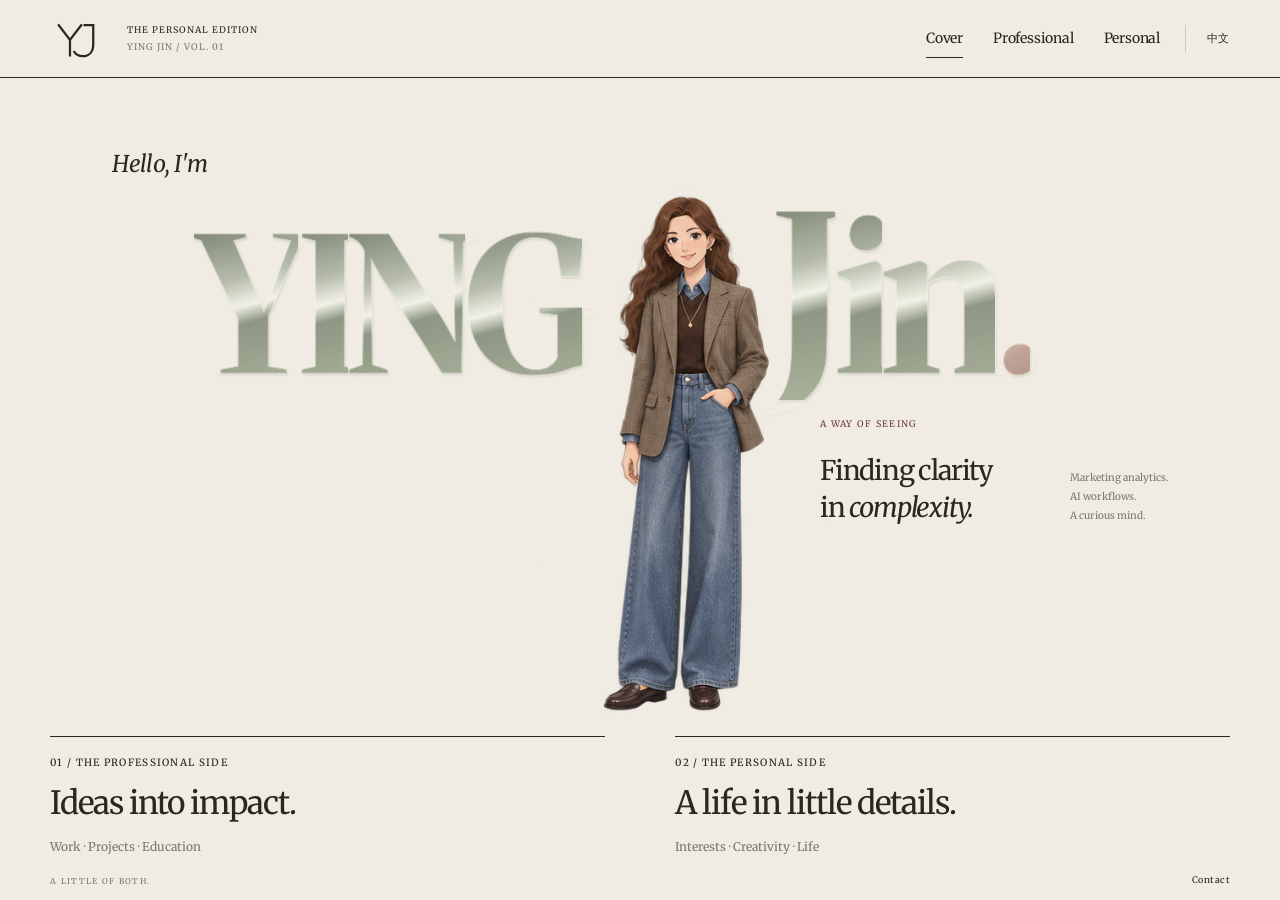
==== commit 39e16f41: "Add fashion cover, scroll chapters and interactive personal book" ====
--- a/prototype/index.html
+++ b/prototype/index.html
@@ -1,10 +1,10 @@
-<!doctype html><html lang="en"><head><meta charset="utf-8"><meta name="viewport" content="width=device-width,initial-scale=1"><meta name="theme-color" content="#f0ece3"><meta name="description" content="Ying Jin — work, perspective, and a life beyond the résumé."><title>Ying Jin — The Editorial Edition</title><link rel="preload" as="image" type="image/webp" href="assets/editorial-hd/hero-0.webp" fetchpriority="high"><link rel="stylesheet" href="editorial.css?v=7.2"><link rel="stylesheet" href="editorial-refinements.css?v=7.2"><script src="editorial-content.js?v=7.1" defer></script><link rel="stylesheet" href="personal.css?v=7.1"><script src="i18n.js?v=7.1" defer></script><script src="magnet-art.js?v=7.0" defer></script><script src="topic-art.js?v=7.0" defer></script><script src="personal-renderers.js?v=7.1" defer></script><script src="journey.js?v=4.0" defer></script><script src="editorial.js?v=7.1" defer></script></head>
+<!doctype html><html lang="en"><head><meta charset="utf-8"><meta name="viewport" content="width=device-width,initial-scale=1"><meta name="theme-color" content="#f0ece3"><meta name="description" content="Ying Jin — work, perspective, and a life beyond the résumé."><title>Ying Jin — The Editorial Edition</title><link rel="preload" as="image" type="image/webp" href="assets/living-edition/hero-fashion.webp" fetchpriority="high"><link rel="stylesheet" href="editorial.css?v=7.2"><link rel="stylesheet" href="editorial-refinements.css?v=7.2"><script src="editorial-content.js?v=8.0" defer></script><link rel="stylesheet" href="personal.css?v=8.0"><link rel="stylesheet" href="living-edition.css?v=8.0"><link rel="preload" as="font" type="font/woff2" crossorigin href="assets/fonts/ying-merriweather.woff2"><script src="i18n.js?v=8.0" defer></script><script src="magnet-art.js?v=7.0" defer></script><script src="topic-art.js?v=7.0" defer></script><script src="personal-renderers.js?v=8.0" defer></script><script src="journey.js?v=8.0" defer></script><script src="motion.js?v=8.0" defer></script><script src="personal-book.js?v=8.0" defer></script><script src="editorial.js?v=8.0" defer></script></head>
 <body data-view="home"><a class="skip" href="#main" data-i18n="skip">Skip to content</a><header class="masthead"><button class="monogram" data-route="home" aria-label="Ying Jin home" data-i18n-label="homeLogo"><img class="brand-mark" src="assets/brand/ying-jin-mark.svg" alt="" aria-hidden="true"></button><span class="edition-label"><span data-i18n="edition">THE PERSONAL EDITION</span><br><b data-i18n="volume">YING JIN / VOL. 01</b></span><nav aria-label="Main navigation" data-i18n-label="mainNav"><button data-route="home" class="active" data-i18n="navCover">Cover</button><button data-route="professional" data-i18n="navProfessional">Professional</button><button data-route="personal" data-i18n="navPersonal">Personal</button></nav><button id="language-switch" class="lang-switch" data-language-switch type="button" aria-label="切换到中文" lang="zh-CN">中文</button></header>
 <main id="main" tabindex="-1">
 <section class="cover view" id="home" aria-label="Welcome" data-i18n-label="welcome"><div class="cover-title"><p data-i18n="greeting">Hello, I'm</p><h1 aria-label="Ying Jin"><span>YING</span> <span>Jin<span class="period">.</span></span></h1></div><button id="cover-character" class="cover-person person" data-kind="hero" aria-label="Ying, thinking" data-i18n-label="avatarThinking" title="A moment of thought" data-i18n-title="avatarHint"><span class="sprite" role="img" aria-label="Ying in a flat fashion illustration" data-i18n-label="altAvatar"></span></button><div class="cover-note"><div class="cover-statement"><span class="micro" data-i18n="pointOfView">A WAY OF SEEING</span><p data-i18n="heroNote">Finding clarity<br>in <em>complexity.</em></p></div><small class="cover-bio" data-i18n="heroBio">Marketing analytics.<br>AI workflows.<br>A curious mind.</small></div><div class="cover-links"><button class="entry" data-route="professional"><span class="entry-index" data-i18n="entryWorkIndex">01 / THE PROFESSIONAL SIDE</span><strong data-i18n="entryWorkTitle">Ideas into impact.</strong><span class="entry-bottom" data-i18n="entryWorkMeta">Work · Projects · Education</span></button><button class="entry" data-route="personal"><span class="entry-index" data-i18n="entryLifeIndex">02 / THE PERSONAL SIDE</span><strong data-i18n="entryLifeTitle">A life in little details.</strong><span class="entry-bottom" data-i18n="entryLifeMeta">Places · Souvenirs · Stories</span></button></div><span class="cover-imprint" data-i18n="coverImprint">A LITTLE OF BOTH.</span><button class="cover-contact" data-contact data-i18n="contactAction">Contact</button></section>
-<section class="professional view" id="professional" hidden aria-label="Professional portfolio" data-i18n-label="professionalLabel"><div class="chapter-nav" aria-label="Professional chapters" data-i18n-label="chaptersLabel"><button data-chapter="work" class="active"><span>01</span> <b data-i18n="work">Work</b></button><button data-chapter="projects"><span>02</span> <b data-i18n="projects">Projects</b></button><button data-chapter="education"><span>03</span> <b data-i18n="education">Education</b></button><div class="professional-links" role="group" aria-label="Professional links and contact" data-i18n-label="professionalResources"><a id="resume-download" href="assets/docs/Ying-Jin-Resume.pdf" download="Ying-Jin-Resume.pdf" data-i18n="resumeDownload">Résumé · PDF</a><a href="https://www.linkedin.com/in/yingjin08/" target="_blank" rel="noopener noreferrer">LinkedIn</a><button data-contact data-i18n="contactAction">Contact</button></div></div><div id="chapter-scroll" class="chapter-scroll" tabindex="0" aria-label="Scroll through Professional chapters" data-i18n-label="scrollLabel"><div class="chapter-track"><div class="editorial-stage"><div class="stage-progress" aria-hidden="true"><i></i><i></i><i></i></div><div class="stage-copy"><p class="micro" id="chapter-kicker"></p><h2 id="chapter-title"></h2><p class="chapter-intro" id="chapter-intro"></p><div class="stage-skills" id="stage-skills" aria-label="Core skills" data-i18n-label="skillsLabel"></div><span class="chapter-number" aria-hidden="true">01</span></div><div class="case-area"><button class="case-card" id="case-card"><div class="case-cover"><img id="case-photo" class="case-photo" alt="" decoding="async" hidden><span class="case-category"></span><strong class="case-display"></strong><span class="case-subject"></span></div><div class="case-caption"><div class="case-identity"><span class="case-company"></span><img class="case-logo" id="case-logo" alt="" hidden></div><h3 class="case-title"></h3><span class="case-meta"></span><span class="case-explore" data-i18n="readStory">Read the story</span></div></button></div><div id="stage-person-slot"><div class="case-person person" id="case-person" data-kind="scene" data-outfit="work"><span class="sprite" role="img" aria-label="Ying beside her story" data-i18n-label="sceneAvatar"></span></div></div><div class="case-position"><span id="case-count">01 / 04</span></div><div class="scroll-cue"><div id="journey-progress" class="journey-progress" role="progressbar" aria-label="Portfolio progress" data-i18n-label="portfolioProgress" aria-valuemin="1" aria-valuemax="10" aria-valuenow="1"></div><span id="scroll-next">SCROLL TO THE NEXT STORY</span><span id="journey-count">01 / 10</span></div></div></div></div></section>
+<section class="professional view" id="professional" hidden aria-label="Professional portfolio" data-i18n-label="professionalLabel"><div class="chapter-nav" aria-label="Professional chapters" data-i18n-label="chaptersLabel"><button data-chapter="work" class="active"><span>01</span> <b data-i18n="work">Work</b></button><button data-chapter="projects"><span>02</span> <b data-i18n="projects">Projects</b></button><button data-chapter="education"><span>03</span> <b data-i18n="education">Education</b></button></div><div class="professional-links" role="group" aria-label="Professional links and contact" data-i18n-label="professionalResources"><a id="resume-download" href="assets/docs/Ying-Jin-Resume.pdf" download="Ying-Jin-Resume.pdf" data-i18n="resumeDownload">Résumé · PDF</a><a href="https://www.linkedin.com/in/yingjin08/" target="_blank" rel="noopener noreferrer">LinkedIn</a><button data-contact data-i18n="contactAction">Contact</button></div><div id="chapter-scroll" class="chapter-scroll" tabindex="0" aria-label="Scroll through Professional chapters" data-i18n-label="scrollLabel"><div class="chapter-track"><div class="editorial-stage"><div class="stage-progress" aria-hidden="true"><i></i><i></i><i></i></div><div class="stage-copy"><p class="micro" id="chapter-kicker"></p><h2 id="chapter-title"></h2><p class="chapter-intro" id="chapter-intro"></p><div class="stage-skills" id="stage-skills" aria-label="Core skills" data-i18n-label="skillsLabel"></div><span class="chapter-number" aria-hidden="true">01</span></div><div class="case-area"><button class="case-card" id="case-card"><div class="case-cover"><img id="case-photo" class="case-photo" alt="" decoding="async" hidden><span class="case-category"></span><strong class="case-display"></strong><span class="case-subject"></span></div><div class="case-caption"><div class="case-identity"><span class="case-company"></span><img class="case-logo" id="case-logo" alt="" hidden></div><h3 class="case-title"></h3><span class="case-meta"></span><span class="case-explore" data-i18n="readStory">Read the story</span></div></button><div class="case-card case-ghost" id="case-ghost" aria-hidden="true" inert></div></div><div id="stage-person-slot"><div class="case-person person" id="case-person" data-kind="scene" data-outfit="work"><span class="sprite" role="img" aria-label="Ying beside her story" data-i18n-label="sceneAvatar"></span></div></div><div class="case-position"><span id="case-count">01 / 04</span></div><div class="scroll-cue"><div id="journey-progress" class="journey-progress" role="progressbar" aria-label="Portfolio progress" data-i18n-label="portfolioProgress" aria-valuemin="1" aria-valuemax="10" aria-valuenow="1"></div><span id="scroll-next">SCROLL TO THE NEXT STORY</span><span id="journey-count">01 / 10</span></div></div></div></div></section>
 <section class="personal view" id="personal" hidden aria-label="Personal interests and stories" data-i18n-label="personalLabel">
-<div id="personal-overview"><div class="personal-title"><div><p class="micro" data-i18n="personalKicker">02 / THE PERSONAL SIDE</p><h2 data-i18n="personalTitle">Many sides. <em>One Ying.</em></h2></div><p data-i18n="personalIntro">We are made of the things we love.<br>Here are a few of mine.</p></div><div id="topic-grid" class="topic-grid"></div></div>
+<div id="personal-overview"><div class="personal-title"><div><p class="micro" data-i18n="personalKicker">02 / THE PERSONAL SIDE</p><h2 data-i18n="personalTitle">Many sides. <em>One Ying.</em></h2></div><p data-i18n="personalIntro">We are made of the things we love.<br>Here are a few of mine.</p></div><div class="book-scene" id="book-scene"><div class="book-aura" aria-hidden="true"></div><div class="book-shadow" aria-hidden="true"></div><button class="storybook" data-open-book aria-expanded="false" aria-label="Open my world again" data-i18n-label="bookReplay"><span class="book-cover" aria-hidden="true"></span><span class="book-leaf book-left"><span class="book-page-content"><span class="book-page-kicker" data-i18n="bookLabel">THE THINGS I LOVE</span><strong>Ying Jin</strong><span class="book-page-line" data-i18n="bookLine">A collection of<br>little things.</span><span class="book-page-number" aria-hidden="true">01</span></span></span><span class="book-leaf book-right"><span class="book-page-content"><span class="book-page-kicker" data-i18n="edition">THE PERSONAL EDITION</span><span class="book-page-statement" data-i18n="bookRight">Still curious.<br>Still becoming.</span><span class="book-page-rule"></span><span class="book-page-drawing" aria-hidden="true">✦</span><span class="book-page-number" aria-hidden="true">02</span></span></span><span class="book-binding" aria-hidden="true"></span><span class="book-ribbon" aria-hidden="true"></span></button><div id="topic-grid" class="book-elements"></div><p class="book-hint" data-i18n="bookHint">HOVER TO DISCOVER · CLICK TO STEP INSIDE</p></div><p class="book-foot micro" data-i18n="bookFoot">SIX LITTLE WORLDS, ONE OPEN BOOK.</p></div>
 <div id="personal-travel" hidden><div class="personal-title"><div><p class="micro"><button class="personal-breadcrumb" data-personal-overview data-i18n="personalOverview">BACK TO ALL MY SIDES</button></p><h2 data-i18n="travelTitle">Places, <em>kept.</em></h2></div><p data-i18n="personalTravelIntro">A place. A moment. A little souvenir.<br>Every magnet holds a story.</p></div><div class="collection-layout expanded-collection"><div class="collection-display"><div class="magnet-frame" role="group" aria-label="Six individually clickable travel magnets in a wooden display frame" data-i18n-label="boardLabel"><div class="magnet-surface" id="magnet-board"></div></div><p><span data-i18n="collectionImprint">YING JIN / THE MAGNET COLLECTION</span><span data-i18n="magnetHint">CLICK A MAGNET TO EXPLORE</span></p></div><aside class="collection-index"><p class="micro" data-i18n="collectionKicker">THE SOUVENIR INDEX</p><h3 data-i18n="collectionTitle">Memories<br>in <em>miniature.</em></h3><div id="place-index"></div><p class="collection-note" data-i18n="collectionNote">Six places, six little keepsakes. Choose a magnet to open its story.</p></aside></div></div>
 <footer class="personal-footer"><span data-i18n="collectionFootnote">A LIFE BEYOND THE RÉSUMÉ.</span><div class="personal-footer-links"><button data-contact data-i18n="contactAction">Contact</button><button data-route="home" data-i18n="backCover">Back to the cover</button></div></footer></section></main>
 <dialog id="detail" aria-labelledby="detail-title"><div class="detail-shell"><div class="detail-figure-slot" id="detail-person-slot"></div><article class="detail-paper"><header class="detail-top"><p class="micro" id="detail-kicker"></p><div class="detail-tools"><button class="lang-switch" data-language-switch type="button" aria-label="切换到中文" lang="zh-CN">中文</button><button id="close-detail" aria-label="Close detail" data-i18n-label="detailCloseLabel" data-i18n="detailClose">Close ×</button></div></header><div class="detail-content" id="detail-content"></div><footer><span data-i18n="detailFooter">YING JIN / SELECTED STORIES</span><button id="close-detail-bottom">Back to the portfolio</button></footer></article></div></dialog><div class="sr-only" role="status" aria-live="polite" id="status"></div></body></html>
--- a/prototype/editorial.css
+++ b/prototype/editorial.css
@@ -1,4 +1,3 @@
-@import url('https://fonts.googleapis.com/css2?family=Bodoni+Moda:ital,opsz,wght@0,6..96,400;0,6..96,500;0,6..96,600;0,6..96,700;1,6..96,400&family=DM+Sans:wght@400;500;600;700&display=swap');
 :root{--paper:#f0ece3;--ink:#272822;--muted:#77796d;--line:#cac8bc;--wine:#743c40;--serif:'Bodoni Moda',Didot,Georgia,serif;--sans:'DM Sans',Arial,sans-serif;--header:78px}*{box-sizing:border-box}body{margin:0;background:var(--paper);color:var(--ink);font:14px var(--sans)}button,a{-webkit-tap-highlight-color:transparent}button{font:inherit;color:inherit;border:0;cursor:pointer;background:none}a{color:inherit}button,a{touch-action:manipulation}button:focus-visible,a:focus-visible,[tabindex]:focus-visible{outline:2px solid var(--wine);outline-offset:5px}[hidden]{display:none!important}.masthead{height:var(--header);display:flex;align-items:center;gap:25px;padding:0 4.4%;border-bottom:1px solid var(--ink);position:relative;z-index:15;background:var(--paper)}.monogram{font:italic 44px var(--serif);line-height:1;letter-spacing:-4px;padding:0}.monogram span{font:9px var(--sans);letter-spacing:0;vertical-align:top;display:inline-block;margin:8px 0 0 7px}.edition-label{font-size:7px;letter-spacing:1.3px;line-height:1.7}.edition-label b{font-weight:400;color:var(--muted)}.masthead nav{display:flex;gap:25px;margin-left:auto}.masthead nav button{font-size:10px;padding:8px 0;border-bottom:1px solid transparent}.masthead nav .active{border-color:var(--ink)}.micro{font-size:8px;letter-spacing:1.8px;font-weight:500;line-height:1.8;margin:0}.view{position:relative}main:focus{outline:none}.cover{height:calc(100svh - var(--header));min-height:590px;overflow:hidden;padding:0 4.4%}.cover-topline{display:flex;justify-content:space-between;border-bottom:1px solid var(--line);padding:19px 0 12px;font-size:7px;letter-spacing:1.6px}.cover-title{position:absolute;left:8%;top:72px;z-index:3;pointer-events:none}.cover-title p{font:italic 22px var(--serif);margin:0 0 5px 5px}.cover-title h1{font:400 clamp(142px,16.8vw,248px)/.8 var(--serif);letter-spacing:-10px;margin:0;color:#51544a}.cover-title h1>span{display:block}.cover-title h1>span+span{margin-left:150px;margin-top:6px}.period{color:#8b5a5e}.cover-person{position:absolute;width:min(530px,64vh);height:min(530px,64vh);left:38%;bottom:160px;z-index:4;padding:0}.person{pointer-events:none;transform-origin:50% 96%}.cover-person{pointer-events:auto;--sheet:url('assets/editorial-hd/hero-0.webp')}.sprite{display:block;position:absolute;inset:0;background-image:var(--sheet);background-size:200% 100%;background-repeat:no-repeat;background-position:0 0;transform-origin:50% 96%;animation:none}.person[data-outfit=work]{--sheet:url('assets/editorial-hd/work-0.webp')}.person[data-outfit=projects]{--sheet:url('assets/editorial-hd/projects-0.webp')}.person[data-outfit=education]{--sheet:url('assets/editorial-hd/education-0.webp')}.person[data-pose=think] .sprite{animation:thought 5s ease-in-out infinite}.person[data-pose=read] .sprite{animation:reading 6s ease-in-out infinite}.cover-note{position:absolute;right:6.5%;top:120px;width:210px}.cover-note .micro{color:var(--wine);font-size:7px}.cover-note p{font:29px/1.15 var(--serif);letter-spacing:-.8px;margin:20px 0}.cover-note em{font-weight:400}.note-rule{display:block;width:28px;border-top:1px solid var(--ink);margin:24px 0 14px}.cover-note small{font-size:9px;line-height:1.8;color:var(--muted)}.cover-links{position:absolute;left:8%;right:8%;bottom:44px;display:grid;grid-template-columns:1fr 1fr;gap:6%}.entry{border-top:1px solid var(--ink);padding:15px 0 0;text-align:left;position:relative;z-index:6}.entry-index{display:block;font-size:7px;letter-spacing:1.4px}.entry strong{display:block;font:400 29px/1.1 var(--serif);letter-spacing:-1px;margin:13px 0 15px}.entry-bottom{display:flex;justify-content:space-between;align-items:center;font-size:8px;color:var(--muted)}.entry:hover{color:var(--wine);border-color:var(--wine)}.cover-imprint{position:absolute;bottom:14px;left:8%;font-size:6px;letter-spacing:2px;color:var(--muted)}
 .chapter-nav{height:58px;display:flex;align-items:center;gap:30px;border-bottom:1px solid var(--line);padding:0 4.4%}.chapter-nav button{height:100%;font-size:13px;font-weight:600;letter-spacing:.1px;padding:0;border-bottom:2px solid transparent}.chapter-nav button span{font-size:8px;font-weight:500;color:var(--muted);margin-right:9px}.chapter-nav button.active{border-color:var(--wine);color:var(--wine)}.chapter-nav a{margin-left:auto;font-size:9px;text-decoration:none}.professional{height:calc(100svh - var(--header));overflow:hidden}.chapter-scroll{height:calc(100% - 58px);overflow:auto;overscroll-behavior:contain;scrollbar-width:thin;scrollbar-color:#9a9d8b transparent}.chapter-track{height:340%;position:relative}.editorial-stage{position:sticky;top:0;height:calc(100svh - var(--header) - 58px);isolation:isolate;overflow:hidden}.stage-copy{position:absolute;left:4.4%;top:34px;width:34%;transition:opacity .3s,translate .3s}.stage-copy>.micro{color:var(--wine);font-size:9px;font-weight:600}.stage-copy h2{font:400 clamp(44px,5.5vw,77px)/.96 var(--serif);letter-spacing:-2.6px;margin:20px 0}.stage-copy h2 em{font-weight:400;color:var(--wine)}.chapter-intro{font-size:11px;line-height:1.8;max-width:245px;color:var(--muted);margin-top:24px}.chapter-number{font:400 110px/.8 var(--serif);letter-spacing:-6px;opacity:.12;display:block;margin-top:42px}.case-area{position:absolute;left:43%;right:4.4%;top:66px;bottom:55px;transition:opacity .3s,translate .3s}.case-card{height:100%;width:100%;border:1px solid #c5c5b7;padding:9px;text-align:left;background:#f7f4ed;display:flex;flex-direction:column;transition:border-color .25s}.case-card:hover{border-color:var(--wine)}.case-cover{flex:1;min-height:100px;padding:20px 26px;background:var(--cover,#d5dac9);color:var(--cover-ink,#354333);display:flex;flex-direction:column;position:relative;overflow:hidden}.case-category{font-size:7px;letter-spacing:1.7px}.case-display{font:400 clamp(34px,4.2vw,64px)/1.03 var(--serif);letter-spacing:-1.9px;margin:auto 0;max-width:90%}.case-subject{font-size:7px;letter-spacing:1.5px}.case-caption{padding:16px 15px 5px;flex:none}.case-company{font-size:9px;color:var(--muted)}.case-title{font:400 clamp(23px,2.8vw,37px)/1.1 var(--serif);letter-spacing:-1px;margin:10px 0 13px}.case-explore{display:flex;justify-content:space-between;align-items:center;font-size:8px;color:var(--muted)}.case-person{position:absolute;z-index:4;width:300px;height:300px;left:calc(43% - 204px);bottom:53px;transition:opacity .25s}.case-person[data-pose=laptop]{left:calc(43% - 214px)}.case-person[data-pose=think]{left:calc(43% - 206px)}.case-person[data-pose=read]{left:calc(43% - 230px)}.case-person[data-pose=read]::after{content:"";position:absolute;left:17%;right:17%;bottom:-.4%;height:4%;background:radial-gradient(ellipse,#333e2b20,transparent 70%);border-radius:50%;z-index:-1}.case-position{position:absolute;right:4.4%;top:27px;display:flex;gap:18px;align-items:center}.case-position>span{font-size:7px;letter-spacing:1.4px;min-width:47px;text-align:center}.scroll-cue{position:absolute;bottom:15px;left:4.4%;right:4.4%;display:flex;justify-content:space-between;font-size:7px;letter-spacing:1.3px;border-top:1px solid var(--line);padding:10px 0 0;color:var(--muted);text-align:left}.scroll-cue b{font-size:17px;font-weight:400;color:var(--ink)}.stage-progress{position:absolute;left:14px;top:46%;display:flex;flex-direction:column;gap:10px}.stage-progress i{height:25px;width:1px;background:var(--line)}.stage-progress i.active{background:var(--wine)}.editorial-stage.changing .stage-copy{opacity:0;translate:0 -10px}.editorial-stage.changing .case-area{opacity:0;translate:0 12px}.editorial-stage.changing .case-person{opacity:0}
 .personal{padding:36px 6% 22px}.personal-title{display:flex;justify-content:space-between;align-items:flex-end;padding-bottom:27px;border-bottom:1px solid var(--line);margin-bottom:30px}.personal-title h2{font:400 71px/.95 var(--serif);letter-spacing:-2px;margin:16px 0 0}.personal-title em,.collection-index em{font-weight:400;color:var(--wine)}.personal-title>p{font-size:11px;line-height:1.8;color:var(--muted)}.collection-layout{display:grid;grid-template-columns:minmax(0,1.15fr) minmax(0,1fr);gap:9%;align-items:start}.board-photo img{width:100%;height:auto;display:block}.board-photo>span{display:block;font-size:6px;letter-spacing:1.8px;padding-top:12px}.collection-index{padding-top:26px;position:sticky;top:30px}.collection-index h3{font:400 54px/1.03 var(--serif);letter-spacing:-1.5px;margin:22px 0 26px}#place-index button{border-top:1px solid var(--line);display:flex;width:100%;padding:15px 0;text-align:left;font-size:12px}#place-index button span{font-size:7px;margin-right:20px;color:var(--muted)}#place-index button b{font-size:16px;font-weight:400;margin-left:auto}#place-index button:hover{color:var(--wine)}.collection-note{font-size:10px;color:var(--muted);line-height:1.9;margin-top:24px}.personal-footer{display:flex;justify-content:space-between;border-top:1px solid var(--line);margin-top:40px;padding-top:15px;font-size:7px;letter-spacing:1px}.personal-footer button{font-size:9px}
--- a/prototype/living-edition.css
+++ b/prototype/living-edition.css
@@ -0,0 +1,226 @@
+@font-face{font-family:'Ying Editorial Serif';src:url('assets/fonts/ying-merriweather.woff2') format('woff2');font-weight:300 900;font-style:normal;font-display:swap}
+@font-face{font-family:'Ying Editorial Serif';src:url('assets/fonts/ying-merriweather-italic.woff2') format('woff2');font-weight:300 900;font-style:italic;font-display:swap}
+@font-face{font-family:'Ying Editorial Han';src:url('assets/fonts/ying-han-bold.woff2') format('woff2');font-weight:700;font-style:normal;font-display:swap}
+:root{--serif:'Ying Editorial Serif',Georgia,serif;--sans:'Ying Editorial Serif',Georgia,serif;--chapters-height:0px}
+html:lang(zh-CN){--serif:'Ying Editorial Han','Microsoft YaHei','PingFang SC',sans-serif;--sans:'Microsoft YaHei','微软雅黑','PingFang SC','Noto Sans CJK SC',sans-serif}
+html:lang(zh-CN) h1,html:lang(zh-CN) h2,html:lang(zh-CN) h3,html:lang(zh-CN) .entry strong,html:lang(zh-CN) .chapter-nav b{font-family:'Ying Editorial Han','Microsoft YaHei','PingFang SC',sans-serif;font-weight:700;font-style:normal}
+html:lang(zh-CN) .cover-title h1,html:lang(zh-CN) .contact-email{font-family:'Ying Editorial Serif',Georgia,serif}
+.masthead nav button{font-size:14px;letter-spacing:-.2px}
+.edition-label{font-size:9px;letter-spacing:1px;line-height:1.85}
+.micro,.entry-index,.cover-imprint{letter-spacing:1.3px}
+
+/* The cover name is a translucent, softly bevelled layer behind the figure. */
+.cover-title{top:115px}
+.cover-title h1{font-family:'Ying Editorial Serif',Georgia,serif;font-size:clamp(150px,17vw,248px);font-weight:700;letter-spacing:-.06em;line-height:.95;gap:clamp(150px,15vw,205px);color:#717c6a}
+.cover-title h1>span:first-child{font-size:.86em}
+.cover-title h1>span+span{font-size:1em}
+.hero-letter{display:inline-block;transform-origin:50% 100%}
+.cover-title h1 .hero-letter{color:transparent;background:linear-gradient(165deg,#57624fc9 0%,#99a58e96 35%,#f9fcf0b5 49%,#65735ba6 58%,#8c9b7b9e 100%);background-clip:text;-webkit-background-clip:text;-webkit-text-stroke:.6px #ffffee8c;filter:drop-shadow(1px 2px 1px #3c46342b)}
+.cover-title h1 .period .hero-letter{background-image:linear-gradient(150deg,#693d3abd,#d9b6a8a1,#8d5d55a6)}
+.cover-title p{font-size:23px;letter-spacing:-.7px;top:-44px}
+.cover-person{--hero-size:min(530px,65svh)}
+.cover-person .sprite{background-image:url('assets/living-edition/hero-fashion.webp');background-size:200% 200%}
+.cover-note p{font-size:27px;line-height:1.35;letter-spacing:-1.2px}
+.cover-note small{font-size:10px;line-height:1.9}
+.entry strong{font-size:32px;letter-spacing:-1px;line-height:1.25}
+.entry-index{font-size:10px;line-height:1.6}
+.entry-bottom{font-size:12px}
+.detail-content h2{font-weight:500;letter-spacing:-1.6px}
+.detail-lead,.detail-sections p,.detail-sections li{line-height:1.9}
+
+/* One pinned stage. The wheel supplies both the chapter roll and card position. */
+.professional{position:relative}
+.chapter-scroll{height:100%;scrollbar-width:none;scroll-behavior:auto}
+.chapter-scroll::-webkit-scrollbar{display:none}
+.editorial-stage{height:calc(100svh - var(--header));--chapter-opacity:1;--chapter-rise:0px}
+.chapter-nav{position:absolute;left:var(--edge);top:110px;width:220px;height:265px;z-index:8;padding:0;display:block;border:0;overflow:hidden;perspective:500px;mask-image:linear-gradient(transparent,#000 13%,#000 83%,transparent)}
+.chapter-nav>[data-chapter]{position:absolute;left:0;top:50%;display:flex;align-items:baseline;gap:10px;height:auto;width:100%;padding:10px 0;text-align:left;border:0!important;font:400 37px/1.2 var(--serif);letter-spacing:-1.4px;transform-origin:left center;transform:translateY(calc(var(--rail-position,0)*84px - 50%)) scale(var(--rail-scale,1));opacity:var(--rail-opacity,1);will-change:transform;transition:color .2s}
+.chapter-nav>[data-chapter] b{font-weight:inherit}
+.chapter-nav>[data-chapter] span{font-size:9px;letter-spacing:0;margin:0;color:inherit;flex:none}
+.chapter-nav>[data-chapter].active{color:var(--wine)}
+.professional-links{position:absolute;top:25px;right:var(--edge);height:auto;z-index:10;gap:23px;display:flex;margin:0}
+.professional-links a,.professional-links button{font:400 10px/1.5 var(--sans);height:auto;padding:0;border:0;letter-spacing:0}
+.stage-copy{left:var(--edge);top:32px;width:210px;z-index:2;opacity:var(--chapter-opacity);translate:0 var(--chapter-rise);transition:none}
+.stage-copy>.micro{font-size:9px;letter-spacing:1.4px}
+.stage-copy h2{position:absolute;width:1px;height:1px;margin:0;padding:0;overflow:hidden;clip-path:inset(50%);white-space:nowrap}
+.chapter-intro{margin-top:350px;font-size:12px;line-height:1.9;max-width:190px}
+.stage-skills{gap:10px 12px;margin-top:22px;max-width:190px}
+.stage-skills span{font-size:9px;line-height:1.4}
+.chapter-number,.stage-progress{display:none}
+.case-area{left:calc(var(--edge) + 258px);right:var(--edge);top:67px;bottom:63px;overflow:hidden;opacity:var(--chapter-opacity);translate:0 var(--chapter-rise);transition:none}
+.case-card{position:absolute;inset:0;width:100%;height:100%;min-width:0;will-change:transform;transition:none;backface-visibility:hidden}
+.case-ghost{pointer-events:none;text-align:left}
+.case-cover{min-height:0}
+.case-caption{padding:15px 20px 12px}
+.case-title{font-size:clamp(22px,2.4vw,32px);line-height:1.3;letter-spacing:-1.1px}
+.case-company{font-size:11px}
+.case-meta,.case-explore{font-size:10px}
+.case-person,.case-person[data-pose=laptop],.case-person[data-pose=think],.case-person[data-pose=read]{left:calc(var(--edge) + 85px);bottom:62px;top:auto;right:auto;width:260px;height:260px;opacity:calc(var(--chapter-opacity)*var(--actor-opacity,1));translate:var(--actor-shift,0px) var(--chapter-rise);transition:none}
+.case-position{left:calc(var(--edge) + 258px);right:auto;top:27px;bottom:auto}
+.case-position>span{font-size:10px}
+.scroll-cue{bottom:20px;font-size:8px;letter-spacing:1px}
+.scroll-cue>span:first-of-type{max-width:70%;line-height:1.6}
+.detail-figure-slot .case-person{translate:none;opacity:1;left:-55px;bottom:8px;top:auto;width:270px;height:270px}
+
+/* A journal with covers, page edges, a binding and independently hinged leaves. */
+.personal{padding-top:35px}
+.personal-title{margin-bottom:4px;padding-bottom:0;border:0;align-items:end}
+.personal-title h2{font-size:clamp(35px,4vw,54px);font-weight:400;letter-spacing:-2.2px;line-height:1.24;margin:12px 0 0}
+.personal-title h2 em{color:var(--wine)}
+.personal-title>p{font-size:12px;line-height:1.9;max-width:280px}
+.book-scene{position:relative;isolation:isolate;height:650px;perspective:1300px;max-width:100%;margin-top:10px}
+.book-aura{position:absolute;left:12%;right:10%;top:10%;bottom:0;z-index:-1;background:radial-gradient(ellipse,#dcd5c4a8,transparent 68%);pointer-events:none}
+.book-shadow{position:absolute;left:24%;right:18%;top:70%;height:14%;border-radius:50%;background:radial-gradient(ellipse,#3d35252b,transparent 68%);filter:blur(13px);transform:rotate(-7deg);pointer-events:none}
+.storybook{position:absolute;left:50%;top:56%;width:560px;height:325px;max-width:66%;padding:0;background:none;transform:translate(-50%,-50%) rotateX(27deg) rotateZ(-10deg);transform-style:preserve-3d;z-index:2;outline-offset:14px;cursor:pointer}
+.book-cover{position:absolute;inset:-6px -6px -10px;border-radius:5px 5px 10px 10px;background:#6d4540;box-shadow:0 4px 0 #4b2f2a,0 14px 18px #57463132;transform:translateZ(-7px)}
+.book-leaf{position:absolute;top:0;bottom:0;width:50%;display:block;backface-visibility:hidden;transform-style:preserve-3d;transition:transform 1100ms cubic-bezier(.16,1,.3,1);box-shadow:0 1px 0 #ad9c7e,0 3px 0 #f1e6cf,0 4px 0 #c3b393,0 6px 0 #f3e8d5,0 7px 0 #b3a183}
+.book-left{left:0;transform-origin:right center;transform:rotateY(86deg);background:linear-gradient(90deg,#e8dfcc 0%,#fffaf0 70%,#d5c8af 100%);border-radius:4px 0 0 6px}
+.book-right{right:0;transform-origin:left center;transform:rotateY(-86deg);background:linear-gradient(90deg,#d1c2a8,#fffcf5 12%,#f2e9d6 100%);border-radius:0 4px 6px 0}
+.book-ready .book-left{transform:rotateY(7deg)}
+.book-ready .book-right{transform:rotateY(-7deg)}
+.book-page-content{position:absolute;inset:25px 28px;display:flex;flex-direction:column;text-align:left;color:#4b4b3c}
+.book-page-kicker{font:400 7px/1.8 var(--sans);letter-spacing:1.6px;opacity:.65}
+.book-page-content>strong{display:block;font:500 34px/1.2 'Ying Editorial Serif',Georgia,serif;letter-spacing:-2px;margin-top:42px;transform:rotate(-2deg)}
+.book-page-line{font:italic 14px/1.9 var(--serif);display:block;margin-top:17px;opacity:.75}
+.book-page-number{position:absolute;bottom:0;left:0;font-size:8px;opacity:.45}
+.book-page-statement{font:400 24px/1.5 var(--serif);letter-spacing:-.8px;margin-top:45px}
+.book-page-rule{display:block;width:40px;border-top:1px solid #b4a185;margin-top:22px}
+.book-page-drawing{position:absolute;right:12px;bottom:10px;font-size:49px;color:#9a8052;opacity:.6}
+.book-right .book-page-number{left:auto;right:0}
+.book-binding{position:absolute;top:0;bottom:1px;left:50%;width:5px;translate:-50% 0;background:linear-gradient(90deg,#74694d33,#40331d40,#fff8e0a1);pointer-events:none;transform:translateZ(1px)}
+.book-ribbon{position:absolute;left:56%;bottom:-38px;width:12px;height:68px;background:#8b4f48;clip-path:polygon(0 0,100% 0,100% 100%,50% 88%,0 100%);transform:translateZ(-5px);box-shadow:2px 3px 3px #0003}
+.book-hint{position:absolute;left:0;right:0;bottom:1px;margin:0;text-align:center;font-size:8px;letter-spacing:1.8px;color:var(--muted)}
+.book-foot{text-align:center;font-size:7px;color:var(--muted);margin:10px 0 0;letter-spacing:1.5px}
+.book-elements{position:absolute;inset:0;pointer-events:none}
+.floating-topic{position:absolute;display:block;width:180px;height:190px;padding:0;z-index:5;pointer-events:auto;outline-offset:8px;background:transparent}
+.book-elements .floating-topic{height:auto}
+.floating-topic-inner{display:flex;flex-direction:column;align-items:center;width:100%;height:100%;transition:transform .45s cubic-bezier(.16,1,.3,1);transform-origin:center center}
+.object-art{display:block;width:100%;aspect-ratio:1;background-image:url('assets/living-edition/objects.webp');background-size:300% 200%;background-repeat:no-repeat;filter:drop-shadow(4px 13px 9px #443c2a20);animation:object-float calc(6s + var(--order)*.45s) ease-in-out infinite;animation-delay:calc(var(--order)*-.8s);flex:none}
+.floating-topic:hover,.floating-topic:focus-visible{z-index:9}
+.floating-topic:hover .floating-topic-inner,.floating-topic:focus-visible .floating-topic-inner{transform:translateY(-7px) scale(1.1)}
+.floating-topic:hover .object-art,.floating-topic:focus-visible .object-art{filter:drop-shadow(5px 17px 10px #443c2a38)}
+.object-label{font:500 15px/1.4 var(--serif);letter-spacing:-.35px;margin-top:3px;color:var(--ink);white-space:nowrap}
+.object-caption{position:absolute;top:calc(100% + 15px);left:50%;translate:-50% 0;width:230px;font-size:9px;line-height:1.7;color:var(--muted);opacity:0;transition:opacity .25s;pointer-events:none}
+.floating-topic:hover .object-caption,.floating-topic:focus-visible .object-caption{opacity:1}
+.floating-topic[data-topic=coffee]{left:16%;top:3%;width:175px;height:183px}
+.floating-topic[data-topic=fitness]{left:47%;top:-3%;width:175px;height:191px}
+.floating-topic[data-topic=cooking]{right:2%;top:17%;width:185px;height:197px}
+.floating-topic[data-topic=music]{right:5%;top:61%;width:150px;height:165px}
+.floating-topic[data-topic=travel]{left:38%;top:61%;width:205px;height:187px}
+.floating-topic[data-topic=photography]{left:3%;top:49%;width:175px;height:186px}
+[data-topic=coffee] .object-art{background-position:0 0}
+[data-topic=fitness] .object-art{background-position:50% 0}
+[data-topic=cooking] .object-art{background-position:100% 0}
+[data-topic=music] .object-art{background-position:0 100%}
+[data-topic=travel] .object-art{background-position:50% 100%}
+[data-topic=photography] .object-art{background-position:100% 100%}
+.personal-footer{margin-top:29px}
+
+/* Each story has its own outfit, props, and two softly alternating poses. */
+#detail[data-kind=topic]{max-width:1040px;overflow:visible;background:transparent;border:0;box-shadow:none}
+#detail[data-kind=topic] .detail-paper{border-radius:3px;background:#f6f1e7;box-shadow:0 22px 90px #302b2445;transform-origin:center center}
+#detail[data-kind=topic] .detail-top{padding:22px 30px}
+#detail[data-kind=topic] .detail-content{padding:26px 32px 30px}
+.topic-story{grid-template-columns:minmax(0,.8fr) minmax(0,1fr);gap:35px;align-items:start}
+.topic-prose>.micro{font-size:8px;color:var(--wine);margin:7px 0 13px}
+.topic-prose h2{font-size:43px;margin-bottom:17px}
+.topic-story .detail-lead{font-size:15px;line-height:1.9;margin:0}
+.topic-story .place-notes{margin-top:23px}
+.topic-story .place-notes h3{font:600 12px/1.6 var(--serif);letter-spacing:0;margin:19px 0 7px;color:#595f48}
+.topic-story .place-notes p{font-size:13px;line-height:1.95}
+.themed-portrait{position:sticky;top:10px;aspect-ratio:.87;min-height:360px;overflow:hidden;background:radial-gradient(ellipse at 50% 75%,#d6d6c38a,transparent 63%);--portrait-sheet:url('assets/living-edition/personal-a.webp');--portrait-x:0%}
+.themed-portrait[data-theme=fitness]{--portrait-x:50%}
+.themed-portrait[data-theme=cooking]{--portrait-x:100%}
+.themed-portrait[data-theme=music],.themed-portrait[data-theme=travel],.themed-portrait[data-theme=photography]{--portrait-sheet:url('assets/living-edition/personal-b.webp')}
+.themed-portrait[data-theme=travel]{--portrait-x:50%}
+.themed-portrait[data-theme=photography]{--portrait-x:100%}
+.theme-pose{position:absolute;left:0;right:0;top:0;aspect-ratio:1;background-image:var(--portrait-sheet);background-size:300% 200%;background-repeat:no-repeat;transform-origin:50% 95%}
+.theme-pose-calm{background-position:var(--portrait-x) 0;animation:portrait-calm 9s ease infinite}
+.theme-pose-active{background-position:var(--portrait-x) 100%;animation:portrait-active 9s ease infinite}
+.portrait-caption{position:absolute;left:0;right:0;bottom:15px;text-align:center;font:400 7px/1.5 var(--sans);letter-spacing:1.4px;color:var(--muted)}
+.travel-collection-action{display:flex;justify-content:space-between;align-items:center;gap:25px;border-bottom:1px solid #928e72;padding:15px 0 10px;font:500 11px/1.6 var(--sans);width:100%;text-align:left;color:var(--wine);margin-top:17px}
+.travel-collection-action span{font:400 22px Georgia,serif}
+.topic-story+.travel-album{margin-top:28px}
+.topic-story+.travel-album .album-space{background:linear-gradient(120deg,#e8e1d2,#f5efe2);border-color:#d2c6b1}
+.topic-story+.travel-album .album-space p{font-size:17px}
+@keyframes object-float{0%,100%{transform:translateY(0) rotate(-1.5deg)}50%{transform:translateY(-9px) rotate(1.5deg)}}
+@keyframes portrait-calm{0%,38%,96%,100%{opacity:1}48%,86%{opacity:0}}
+@keyframes portrait-active{0%,38%,96%,100%{opacity:0}48%,86%{opacity:1}}
+
+html:lang(zh-CN) .personal-title h2{font-size:43px;letter-spacing:-1px;line-height:1.45}
+html:lang(zh-CN) .book-page-line{font:400 13px/2 var(--sans)}
+html:lang(zh-CN) .book-page-statement{font:700 22px/1.8 var(--serif);letter-spacing:0}
+html:lang(zh-CN) .object-label{font:700 15px/1.6 var(--serif);letter-spacing:.5px}
+html:lang(zh-CN) .chapter-nav>[data-chapter]{font-size:34px;letter-spacing:0}
+html:lang(zh-CN) .entry strong{font-size:28px;letter-spacing:0;line-height:1.5}
+html:lang(zh-CN) .topic-prose h2{font-size:36px;line-height:1.4}
+html:lang(zh-CN) .case-title{font-size:29px;line-height:1.45;letter-spacing:0}
+
+@media(max-width:1100px) and (min-width:701px){
+ .cover-title{top:128px}.cover-title h1{font-size:18vw;gap:16vw}.cover-person{--hero-size:min(460px,59svh)}
+ .cover-note{left:calc(50% + 140px);top:300px;width:155px}.cover-note p{font-size:22px}
+ .entry strong{font-size:25px}.entry-index{font-size:8px}.entry-bottom{font-size:10px}
+ .chapter-nav{width:175px}.chapter-nav>[data-chapter]{font-size:29px;gap:7px}
+ .stage-copy{width:160px}.chapter-intro,.stage-skills{max-width:155px;font-size:10px}
+ .case-area,.case-position{left:calc(var(--edge) + 190px)}
+ .case-person,.case-person[data-pose=laptop],.case-person[data-pose=think],.case-person[data-pose=read]{left:calc(var(--edge) + 45px);width:215px;height:215px}
+ .case-caption{padding:14px}.case-title{font-size:25px}.case-company{font-size:10px}.case-logo{width:80px;height:26px}
+ .book-scene{height:580px}.storybook{height:280px;max-width:62%}.book-page-content{inset:22px}.book-page-content>strong{font-size:29px;margin-top:29px}.book-page-statement{font-size:20px;margin-top:30px}.book-page-line{font-size:12px}
+ .floating-topic[data-topic=coffee]{left:10%;width:150px;height:161px}.floating-topic[data-topic=fitness]{left:45%;width:150px;height:167px}.floating-topic[data-topic=cooking]{right:0;width:155px;height:169px}.floating-topic[data-topic=music]{right:3%;width:130px;height:145px}.floating-topic[data-topic=travel]{left:35%;width:180px;height:170px}.floating-topic[data-topic=photography]{left:0;width:150px;height:162px}
+ .personal-title h2{font-size:41px}.personal-title>p{font-size:10px;max-width:220px}.object-label{font-size:13px}
+ html:lang(zh-CN) .personal-title h2{font-size:34px}
+}
+@media(min-width:701px) and (max-height:760px){
+ .cover-title{top:103px}.cover-title h1{font-size:clamp(150px,17vw,240px)}.cover-person{--hero-size:min(445px,65svh)}
+ .cover-note{top:292px}.cover-note p{font-size:24px}.cover-note small{font-size:9px}
+ .chapter-nav{top:85px;height:230px}.chapter-intro{margin-top:298px;font-size:11px}.stage-skills{margin-top:15px}.case-area{top:62px;bottom:58px}.case-title{font-size:27px}.case-caption{padding:11px 18px}.case-meta{margin-bottom:8px}
+}
+@media(max-width:700px){
+ :root{--chapters-height:0px}
+ .masthead nav button{font-size:10px}.masthead nav{gap:12px}.lang-switch{font-size:9px}
+ .cover-title{left:7%;top:87px;width:86%;translate:0}.cover-title h1{display:block;font-size:clamp(92px,27vw,139px);line-height:1.05;letter-spacing:-.07em}.cover-title h1>span:first-child{font-size:1em;text-align:left;justify-self:start;width:100%}.cover-title h1>span+span{font-size:.86em;margin-top:0;transform:translateX(10px);text-align:right}.cover-title p{top:-36px;font-size:19px;letter-spacing:-.5px}
+ .cover-person{--hero-size:322px;left:calc(50% - var(--hero-size)/2);bottom:264px}
+ .cover-note{top:325px;left:auto;right:7%;width:clamp(115px,27vw,150px)}.cover-note p{font-size:clamp(14px,3vw,16px);letter-spacing:-.6px;margin:13px 0}.cover-note .micro{font-size:6px}.cover-note small{display:none}
+ .entry strong{font-size:24px;letter-spacing:-.8px;line-height:1.3;margin:11px 0}.entry-index{font-size:8px;letter-spacing:.6px}.entry-bottom{font-size:10px;line-height:1.6}
+ .chapter-nav{left:22px;top:115px;width:89px;height:210px;display:block;padding:0}
+ .chapter-nav>[data-chapter]{font-size:18px;gap:0;display:block;letter-spacing:-.7px;padding:7px 0;transform:translateY(calc(var(--rail-position,0)*61px - 50%)) scale(var(--rail-scale,1));line-height:1.4}
+ .chapter-nav>[data-chapter] span{display:block;font-size:7px;margin-bottom:5px}
+ .professional-links{top:17px;left:24px;right:24px;justify-content:flex-end;gap:19px;height:auto;display:flex}
+ .professional-links a,.professional-links button{font-size:9px}
+ .stage-copy{left:24px;top:67px;width:89px}.stage-copy>.micro{font-size:6px;letter-spacing:.8px;line-height:1.8}.chapter-intro,.stage-skills,.chapter-number{display:none}
+ .case-area{left:123px;right:20px;top:66px;bottom:78px}.case-position{left:auto;right:22px;top:auto;bottom:47px}.case-position>span{font-size:8px}
+ .case-caption{padding:13px 11px 11px}.case-title{font-size:21px;letter-spacing:-.6px;line-height:1.35;margin:10px 0}.case-company{font-size:9px}.case-identity{flex-wrap:wrap;gap:8px;justify-content:flex-start}.case-logo{width:72px;height:20px}.case-logo[data-surface=dark]{width:80px;height:24px}.case-meta{font-size:8px;line-height:1.8;margin-bottom:10px}.case-explore{font-size:8px}.has-photo .case-category,.has-photo .case-subject{left:12px;right:12px;font-size:6px;letter-spacing:1px;line-height:1.9}
+ .case-person,.case-person[data-pose=laptop],.case-person[data-pose=think],.case-person[data-pose=read]{left:0;right:auto;top:auto;bottom:75px;width:150px;height:150px}
+ .scroll-cue{left:24px;right:22px;bottom:18px;font-size:6px;letter-spacing:.5px;padding-top:13px}.scroll-cue #journey-count{font-size:8px}
+ .detail-figure-slot .case-person{left:auto;right:0;top:-20px;bottom:auto;width:125px;height:125px}
+ .personal{padding-top:25px}.personal-title h2{font-size:32px;line-height:1.3;letter-spacing:-1.5px}.personal-title>p{font-size:10px;line-height:1.9;margin-top:17px;max-width:260px}
+ .book-scene{height:670px;margin-top:18px;perspective:1000px}.storybook{width:90%;max-width:none;height:205px;top:49%;transform:translate(-50%,-50%) rotateX(26deg) rotateZ(-10deg)}
+ .book-page-content{inset:16px 15px}.book-page-kicker{font-size:5px;letter-spacing:.8px}.book-page-content>strong{font-size:22px;letter-spacing:-1px;margin-top:28px}.book-page-line{font-size:10px;line-height:1.8;margin-top:12px}.book-page-statement{font-size:15px;margin-top:30px;letter-spacing:-.5px}.book-page-rule{margin-top:14px;width:28px}.book-page-drawing{font-size:28px;right:0;bottom:3px}.book-page-number{font-size:6px}.book-ribbon{width:8px;bottom:-30px;height:50px}.book-shadow{left:7%;right:0;top:59%;height:13%}
+ .floating-topic[data-topic=coffee]{left:0;top:2%;width:120px;height:137px}.floating-topic[data-topic=fitness]{left:auto;right:0;top:0;width:125px;height:143px}.floating-topic[data-topic=cooking]{right:-6px;top:29%;width:111px;height:130px}.floating-topic[data-topic=music]{right:2%;top:70%;width:105px;height:124px}.floating-topic[data-topic=travel]{left:0;top:72%;width:139px;height:145px}.floating-topic[data-topic=photography]{left:-5px;top:29%;width:108px;height:130px}
+ .object-label{font-size:12px;margin-top:5px}.object-caption{display:none}.book-hint{font-size:6px;letter-spacing:.8px;line-height:1.9;bottom:0}.book-foot{font-size:6px;margin-top:13px;letter-spacing:1px}
+ #detail[data-kind=topic]{width:calc(100% - 24px)}#detail[data-kind=topic] .detail-paper{max-height:92svh}#detail[data-kind=topic] .detail-content{padding:18px 21px 22px}#detail[data-kind=topic] .detail-top{padding:17px 20px}
+ .topic-story{grid-template-columns:1fr;gap:16px}.themed-portrait{position:relative;top:0;width:230px;height:238px;min-height:0;aspect-ratio:auto;justify-self:center}.theme-pose{inset:0 0 auto}.portrait-caption{bottom:0;font-size:6px}.topic-prose>.micro{font-size:6px}.topic-prose h2{font-size:31px;letter-spacing:-1px}.topic-story .detail-lead{font-size:12px}.topic-story .place-notes p{font-size:11px}.topic-story .place-notes h3{font-size:12px}.travel-collection-action{font-size:10px}.topic-story+.travel-album .album-space p{font-size:13px}
+ html:lang(zh-CN) .personal-title h2{font-size:30px;line-height:1.5;letter-spacing:0}html:lang(zh-CN) .book-page-statement{font-size:14px;line-height:1.9}html:lang(zh-CN) .book-page-line{font-size:9px;line-height:1.9}html:lang(zh-CN) .object-label{font-size:12px}html:lang(zh-CN) .chapter-nav>[data-chapter]{font-size:20px;letter-spacing:0}html:lang(zh-CN) .case-title{font-size:22px;line-height:1.5}html:lang(zh-CN) .entry strong{font-size:23px;line-height:1.5}html:lang(zh-CN) .topic-prose h2{font-size:30px}
+}
+@media(max-width:700px) and (max-height:760px){
+ .cover-title{top:82px}.cover-person{--hero-size:247px;bottom:232px}.cover-note{top:285px}.cover-note p{font-size:14px}.entry strong{font-size:22px}.entry-bottom{font-size:9px}.entry-index{font-size:7px}
+ .case-title{font-size:19px;margin:7px 0}.case-meta{font-size:7px;margin-bottom:6px}.case-caption{padding:10px}.chapter-nav{top:86px;height:190px}.case-person,.case-person[data-pose=laptop],.case-person[data-pose=think],.case-person[data-pose=read]{width:130px;height:130px}
+}
+@media(min-width:701px) and (max-height:500px){
+ .professional .chapter-nav{top:36px;height:210px;width:170px}
+ .professional .chapter-nav>[data-chapter]{font-size:28px;transform:translateY(calc(var(--rail-position,0)*65px - 50%)) scale(var(--rail-scale,1))}
+ .professional .chapter-intro,.professional .stage-skills{display:none}
+ .professional .case-area{top:52px;bottom:43px}
+ .professional .case-card{display:grid;grid-template-columns:1fr 1fr;align-items:stretch;padding:8px}
+ .professional .case-cover{height:100%;min-height:0}
+ .professional .case-caption{display:flex;flex-direction:column;justify-content:center;padding:9px 13px;min-width:0}
+ .professional .case-title{font-size:20px;margin:9px 0}
+ .professional .case-company,.professional .case-meta,.professional .case-explore{font-size:8px}
+ .professional .case-identity{flex-wrap:wrap;gap:7px;justify-content:flex-start}
+ .professional .case-logo{width:72px;height:20px}
+ .professional .case-person,.professional .case-person[data-pose=laptop],.professional .case-person[data-pose=think],.professional .case-person[data-pose=read]{width:145px;height:145px;left:calc(var(--edge) + 105px);bottom:43px}
+ html:lang(zh-CN) .professional .case-title{font-size:20px}
+}
+@media(prefers-reduced-motion:reduce){
+ .object-art,.theme-pose{animation:none!important}.theme-pose-active{opacity:0}.book-leaf{transition-duration:160ms}.floating-topic-inner{transition-duration:120ms}
+}
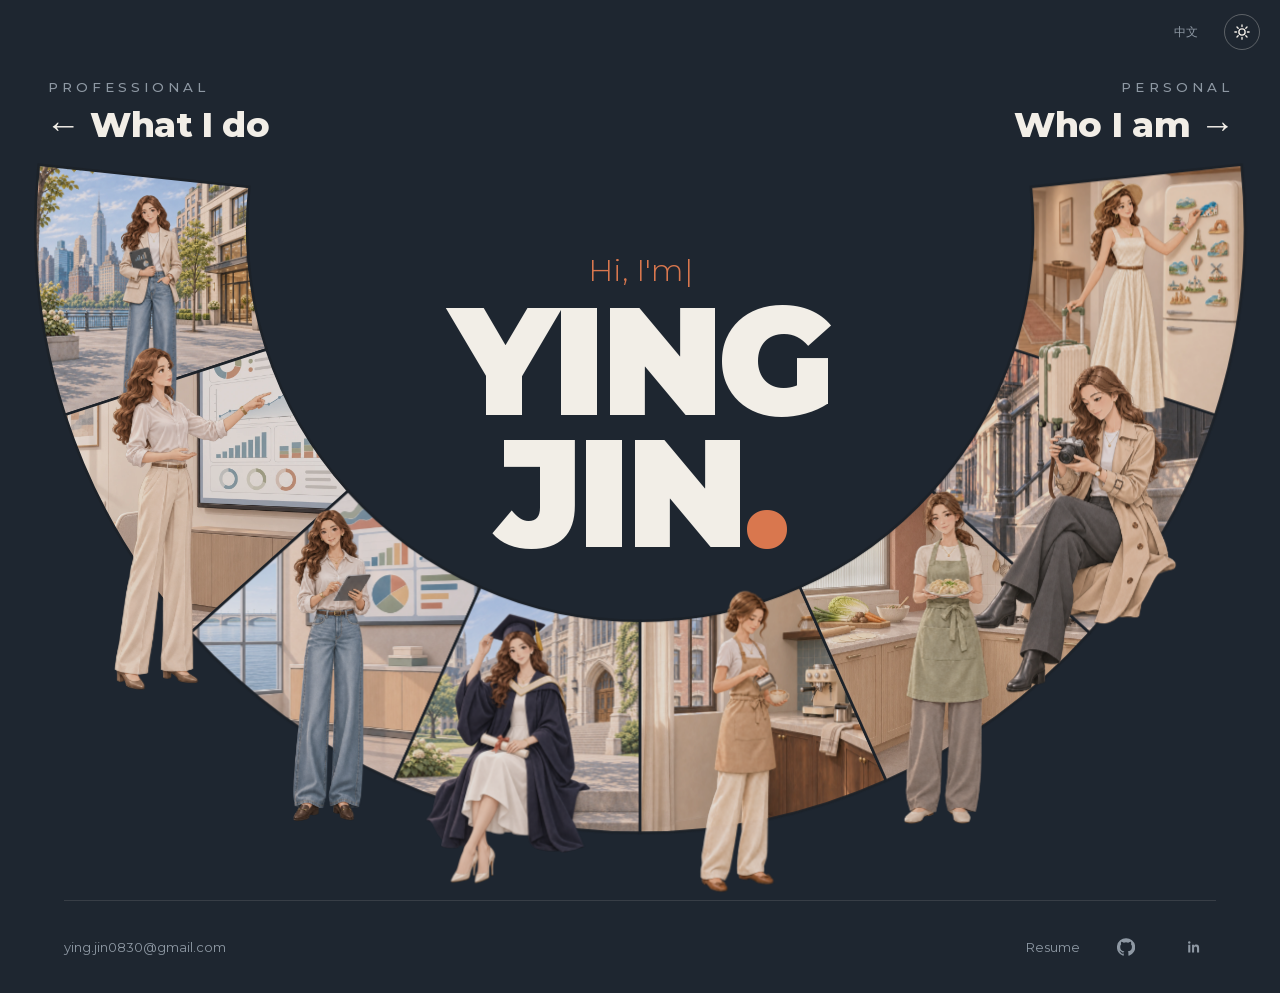
==== commit ebccccf1: "Preserve arc portfolio v1 and archive design audit" ====
--- a/prototype/index.html
+++ b/prototype/index.html
@@ -1,10 +1,28 @@
-<!doctype html><html lang="en"><head><meta charset="utf-8"><meta name="viewport" content="width=device-width,initial-scale=1"><meta name="theme-color" content="#f0ece3"><meta name="description" content="Ying Jin — work, perspective, and a life beyond the résumé."><title>Ying Jin — The Editorial Edition</title><link rel="preload" as="image" type="image/webp" href="assets/living-edition/hero-fashion.webp" fetchpriority="high"><link rel="stylesheet" href="editorial.css?v=7.2"><link rel="stylesheet" href="editorial-refinements.css?v=7.2"><script src="editorial-content.js?v=8.0" defer></script><link rel="stylesheet" href="personal.css?v=8.0"><link rel="stylesheet" href="living-edition.css?v=8.0"><link rel="preload" as="font" type="font/woff2" crossorigin href="assets/fonts/ying-merriweather.woff2"><script src="i18n.js?v=8.0" defer></script><script src="magnet-art.js?v=7.0" defer></script><script src="topic-art.js?v=7.0" defer></script><script src="personal-renderers.js?v=8.0" defer></script><script src="journey.js?v=8.0" defer></script><script src="motion.js?v=8.0" defer></script><script src="personal-book.js?v=8.0" defer></script><script src="editorial.js?v=8.0" defer></script></head>
-<body data-view="home"><a class="skip" href="#main" data-i18n="skip">Skip to content</a><header class="masthead"><button class="monogram" data-route="home" aria-label="Ying Jin home" data-i18n-label="homeLogo"><img class="brand-mark" src="assets/brand/ying-jin-mark.svg" alt="" aria-hidden="true"></button><span class="edition-label"><span data-i18n="edition">THE PERSONAL EDITION</span><br><b data-i18n="volume">YING JIN / VOL. 01</b></span><nav aria-label="Main navigation" data-i18n-label="mainNav"><button data-route="home" class="active" data-i18n="navCover">Cover</button><button data-route="professional" data-i18n="navProfessional">Professional</button><button data-route="personal" data-i18n="navPersonal">Personal</button></nav><button id="language-switch" class="lang-switch" data-language-switch type="button" aria-label="切换到中文" lang="zh-CN">中文</button></header>
-<main id="main" tabindex="-1">
-<section class="cover view" id="home" aria-label="Welcome" data-i18n-label="welcome"><div class="cover-title"><p data-i18n="greeting">Hello, I'm</p><h1 aria-label="Ying Jin"><span>YING</span> <span>Jin<span class="period">.</span></span></h1></div><button id="cover-character" class="cover-person person" data-kind="hero" aria-label="Ying, thinking" data-i18n-label="avatarThinking" title="A moment of thought" data-i18n-title="avatarHint"><span class="sprite" role="img" aria-label="Ying in a flat fashion illustration" data-i18n-label="altAvatar"></span></button><div class="cover-note"><div class="cover-statement"><span class="micro" data-i18n="pointOfView">A WAY OF SEEING</span><p data-i18n="heroNote">Finding clarity<br>in <em>complexity.</em></p></div><small class="cover-bio" data-i18n="heroBio">Marketing analytics.<br>AI workflows.<br>A curious mind.</small></div><div class="cover-links"><button class="entry" data-route="professional"><span class="entry-index" data-i18n="entryWorkIndex">01 / THE PROFESSIONAL SIDE</span><strong data-i18n="entryWorkTitle">Ideas into impact.</strong><span class="entry-bottom" data-i18n="entryWorkMeta">Work · Projects · Education</span></button><button class="entry" data-route="personal"><span class="entry-index" data-i18n="entryLifeIndex">02 / THE PERSONAL SIDE</span><strong data-i18n="entryLifeTitle">A life in little details.</strong><span class="entry-bottom" data-i18n="entryLifeMeta">Places · Souvenirs · Stories</span></button></div><span class="cover-imprint" data-i18n="coverImprint">A LITTLE OF BOTH.</span><button class="cover-contact" data-contact data-i18n="contactAction">Contact</button></section>
-<section class="professional view" id="professional" hidden aria-label="Professional portfolio" data-i18n-label="professionalLabel"><div class="chapter-nav" aria-label="Professional chapters" data-i18n-label="chaptersLabel"><button data-chapter="work" class="active"><span>01</span> <b data-i18n="work">Work</b></button><button data-chapter="projects"><span>02</span> <b data-i18n="projects">Projects</b></button><button data-chapter="education"><span>03</span> <b data-i18n="education">Education</b></button></div><div class="professional-links" role="group" aria-label="Professional links and contact" data-i18n-label="professionalResources"><a id="resume-download" href="assets/docs/Ying-Jin-Resume.pdf" download="Ying-Jin-Resume.pdf" data-i18n="resumeDownload">Résumé · PDF</a><a href="https://www.linkedin.com/in/yingjin08/" target="_blank" rel="noopener noreferrer">LinkedIn</a><button data-contact data-i18n="contactAction">Contact</button></div><div id="chapter-scroll" class="chapter-scroll" tabindex="0" aria-label="Scroll through Professional chapters" data-i18n-label="scrollLabel"><div class="chapter-track"><div class="editorial-stage"><div class="stage-progress" aria-hidden="true"><i></i><i></i><i></i></div><div class="stage-copy"><p class="micro" id="chapter-kicker"></p><h2 id="chapter-title"></h2><p class="chapter-intro" id="chapter-intro"></p><div class="stage-skills" id="stage-skills" aria-label="Core skills" data-i18n-label="skillsLabel"></div><span class="chapter-number" aria-hidden="true">01</span></div><div class="case-area"><button class="case-card" id="case-card"><div class="case-cover"><img id="case-photo" class="case-photo" alt="" decoding="async" hidden><span class="case-category"></span><strong class="case-display"></strong><span class="case-subject"></span></div><div class="case-caption"><div class="case-identity"><span class="case-company"></span><img class="case-logo" id="case-logo" alt="" hidden></div><h3 class="case-title"></h3><span class="case-meta"></span><span class="case-explore" data-i18n="readStory">Read the story</span></div></button><div class="case-card case-ghost" id="case-ghost" aria-hidden="true" inert></div></div><div id="stage-person-slot"><div class="case-person person" id="case-person" data-kind="scene" data-outfit="work"><span class="sprite" role="img" aria-label="Ying beside her story" data-i18n-label="sceneAvatar"></span></div></div><div class="case-position"><span id="case-count">01 / 04</span></div><div class="scroll-cue"><div id="journey-progress" class="journey-progress" role="progressbar" aria-label="Portfolio progress" data-i18n-label="portfolioProgress" aria-valuemin="1" aria-valuemax="10" aria-valuenow="1"></div><span id="scroll-next">SCROLL TO THE NEXT STORY</span><span id="journey-count">01 / 10</span></div></div></div></div></section>
-<section class="personal view" id="personal" hidden aria-label="Personal interests and stories" data-i18n-label="personalLabel">
-<div id="personal-overview"><div class="personal-title"><div><p class="micro" data-i18n="personalKicker">02 / THE PERSONAL SIDE</p><h2 data-i18n="personalTitle">Many sides. <em>One Ying.</em></h2></div><p data-i18n="personalIntro">We are made of the things we love.<br>Here are a few of mine.</p></div><div class="book-scene" id="book-scene"><div class="book-aura" aria-hidden="true"></div><div class="book-shadow" aria-hidden="true"></div><button class="storybook" data-open-book aria-expanded="false" aria-label="Open my world again" data-i18n-label="bookReplay"><span class="book-cover" aria-hidden="true"></span><span class="book-leaf book-left"><span class="book-page-content"><span class="book-page-kicker" data-i18n="bookLabel">THE THINGS I LOVE</span><strong>Ying Jin</strong><span class="book-page-line" data-i18n="bookLine">A collection of<br>little things.</span><span class="book-page-number" aria-hidden="true">01</span></span></span><span class="book-leaf book-right"><span class="book-page-content"><span class="book-page-kicker" data-i18n="edition">THE PERSONAL EDITION</span><span class="book-page-statement" data-i18n="bookRight">Still curious.<br>Still becoming.</span><span class="book-page-rule"></span><span class="book-page-drawing" aria-hidden="true">✦</span><span class="book-page-number" aria-hidden="true">02</span></span></span><span class="book-binding" aria-hidden="true"></span><span class="book-ribbon" aria-hidden="true"></span></button><div id="topic-grid" class="book-elements"></div><p class="book-hint" data-i18n="bookHint">HOVER TO DISCOVER · CLICK TO STEP INSIDE</p></div><p class="book-foot micro" data-i18n="bookFoot">SIX LITTLE WORLDS, ONE OPEN BOOK.</p></div>
-<div id="personal-travel" hidden><div class="personal-title"><div><p class="micro"><button class="personal-breadcrumb" data-personal-overview data-i18n="personalOverview">BACK TO ALL MY SIDES</button></p><h2 data-i18n="travelTitle">Places, <em>kept.</em></h2></div><p data-i18n="personalTravelIntro">A place. A moment. A little souvenir.<br>Every magnet holds a story.</p></div><div class="collection-layout expanded-collection"><div class="collection-display"><div class="magnet-frame" role="group" aria-label="Six individually clickable travel magnets in a wooden display frame" data-i18n-label="boardLabel"><div class="magnet-surface" id="magnet-board"></div></div><p><span data-i18n="collectionImprint">YING JIN / THE MAGNET COLLECTION</span><span data-i18n="magnetHint">CLICK A MAGNET TO EXPLORE</span></p></div><aside class="collection-index"><p class="micro" data-i18n="collectionKicker">THE SOUVENIR INDEX</p><h3 data-i18n="collectionTitle">Memories<br>in <em>miniature.</em></h3><div id="place-index"></div><p class="collection-note" data-i18n="collectionNote">Six places, six little keepsakes. Choose a magnet to open its story.</p></aside></div></div>
-<footer class="personal-footer"><span data-i18n="collectionFootnote">A LIFE BEYOND THE RÉSUMÉ.</span><div class="personal-footer-links"><button data-contact data-i18n="contactAction">Contact</button><button data-route="home" data-i18n="backCover">Back to the cover</button></div></footer></section></main>
-<dialog id="detail" aria-labelledby="detail-title"><div class="detail-shell"><div class="detail-figure-slot" id="detail-person-slot"></div><article class="detail-paper"><header class="detail-top"><p class="micro" id="detail-kicker"></p><div class="detail-tools"><button class="lang-switch" data-language-switch type="button" aria-label="切换到中文" lang="zh-CN">中文</button><button id="close-detail" aria-label="Close detail" data-i18n-label="detailCloseLabel" data-i18n="detailClose">Close ×</button></div></header><div class="detail-content" id="detail-content"></div><footer><span data-i18n="detailFooter">YING JIN / SELECTED STORIES</span><button id="close-detail-bottom">Back to the portfolio</button></footer></article></div></dialog><div class="sr-only" role="status" aria-live="polite" id="status"></div></body></html>
+<!doctype html>
+<html lang="en" data-mode="dark">
+<head>
+  <meta charset="utf-8">
+  <meta name="viewport" content="width=device-width,initial-scale=1,viewport-fit=cover">
+  <meta name="theme-color" content="">
+  <meta name="description" content="Ying Jin, New York. Sales, marketing, business operations and a life beyond the résumé.">
+  <title>Ying Jin — Work &amp; Life</title>
+  <script src="components/mode.js?v=10.0"></script>
+  <link rel="preload" href="assets/fonts/montserrat-latin-variable.woff2" as="font" type="font/woff2" crossorigin>
+  <link rel="stylesheet" href="editorial.css?v=10.5-inner-aligned">
+  <script type="module" src="editorial.js?v=10.5-inner-art"></script>
+</head>
+<body>
+  <a class="skip-link" href="#main">Skip to content</a>
+  <div id="site-header"></div>
+  <main id="main" tabindex="-1"></main>
+  <div id="site-footer"></div>
+  <dialog id="detail" aria-labelledby="detail-title">
+    <div class="dialog-shell">
+      <header class="dialog-toolbar"><span class="kicker" id="detail-kicker"></span><div class="dialog-actions"><a href="assets/docs/Ying-Jin-Resume.pdf" id="resume-save" download="Ying-Jin-Resume.pdf" hidden>Download</a><button type="button" data-close-detail>Close</button></div></header>
+      <div id="detail-content" class="dialog-content"></div>
+    </div>
+  </dialog>
+  <div class="sr-only" id="status" role="status" aria-live="polite"></div>
+  <noscript><p>Please enable JavaScript to explore Ying’s portfolio. <a href="assets/docs/Ying-Jin-Resume.pdf">Download the résumé</a> or <a href="mailto:ying.jin0830@gmail.com">send an email</a>.</p></noscript>
+</body>
+</html>
--- a/prototype/editorial.css
+++ b/prototype/editorial.css
@@ -1,8 +1,9 @@
-:root{--paper:#f0ece3;--ink:#272822;--muted:#77796d;--line:#cac8bc;--wine:#743c40;--serif:'Bodoni Moda',Didot,Georgia,serif;--sans:'DM Sans',Arial,sans-serif;--header:78px}*{box-sizing:border-box}body{margin:0;background:var(--paper);color:var(--ink);font:14px var(--sans)}button,a{-webkit-tap-highlight-color:transparent}button{font:inherit;color:inherit;border:0;cursor:pointer;background:none}a{color:inherit}button,a{touch-action:manipulation}button:focus-visible,a:focus-visible,[tabindex]:focus-visible{outline:2px solid var(--wine);outline-offset:5px}[hidden]{display:none!important}.masthead{height:var(--header);display:flex;align-items:center;gap:25px;padding:0 4.4%;border-bottom:1px solid var(--ink);position:relative;z-index:15;background:var(--paper)}.monogram{font:italic 44px var(--serif);line-height:1;letter-spacing:-4px;padding:0}.monogram span{font:9px var(--sans);letter-spacing:0;vertical-align:top;display:inline-block;margin:8px 0 0 7px}.edition-label{font-size:7px;letter-spacing:1.3px;line-height:1.7}.edition-label b{font-weight:400;color:var(--muted)}.masthead nav{display:flex;gap:25px;margin-left:auto}.masthead nav button{font-size:10px;padding:8px 0;border-bottom:1px solid transparent}.masthead nav .active{border-color:var(--ink)}.micro{font-size:8px;letter-spacing:1.8px;font-weight:500;line-height:1.8;margin:0}.view{position:relative}main:focus{outline:none}.cover{height:calc(100svh - var(--header));min-height:590px;overflow:hidden;padding:0 4.4%}.cover-topline{display:flex;justify-content:space-between;border-bottom:1px solid var(--line);padding:19px 0 12px;font-size:7px;letter-spacing:1.6px}.cover-title{position:absolute;left:8%;top:72px;z-index:3;pointer-events:none}.cover-title p{font:italic 22px var(--serif);margin:0 0 5px 5px}.cover-title h1{font:400 clamp(142px,16.8vw,248px)/.8 var(--serif);letter-spacing:-10px;margin:0;color:#51544a}.cover-title h1>span{display:block}.cover-title h1>span+span{margin-left:150px;margin-top:6px}.period{color:#8b5a5e}.cover-person{position:absolute;width:min(530px,64vh);height:min(530px,64vh);left:38%;bottom:160px;z-index:4;padding:0}.person{pointer-events:none;transform-origin:50% 96%}.cover-person{pointer-events:auto;--sheet:url('assets/editorial-hd/hero-0.webp')}.sprite{display:block;position:absolute;inset:0;background-image:var(--sheet);background-size:200% 100%;background-repeat:no-repeat;background-position:0 0;transform-origin:50% 96%;animation:none}.person[data-outfit=work]{--sheet:url('assets/editorial-hd/work-0.webp')}.person[data-outfit=projects]{--sheet:url('assets/editorial-hd/projects-0.webp')}.person[data-outfit=education]{--sheet:url('assets/editorial-hd/education-0.webp')}.person[data-pose=think] .sprite{animation:thought 5s ease-in-out infinite}.person[data-pose=read] .sprite{animation:reading 6s ease-in-out infinite}.cover-note{position:absolute;right:6.5%;top:120px;width:210px}.cover-note .micro{color:var(--wine);font-size:7px}.cover-note p{font:29px/1.15 var(--serif);letter-spacing:-.8px;margin:20px 0}.cover-note em{font-weight:400}.note-rule{display:block;width:28px;border-top:1px solid var(--ink);margin:24px 0 14px}.cover-note small{font-size:9px;line-height:1.8;color:var(--muted)}.cover-links{position:absolute;left:8%;right:8%;bottom:44px;display:grid;grid-template-columns:1fr 1fr;gap:6%}.entry{border-top:1px solid var(--ink);padding:15px 0 0;text-align:left;position:relative;z-index:6}.entry-index{display:block;font-size:7px;letter-spacing:1.4px}.entry strong{display:block;font:400 29px/1.1 var(--serif);letter-spacing:-1px;margin:13px 0 15px}.entry-bottom{display:flex;justify-content:space-between;align-items:center;font-size:8px;color:var(--muted)}.entry:hover{color:var(--wine);border-color:var(--wine)}.cover-imprint{position:absolute;bottom:14px;left:8%;font-size:6px;letter-spacing:2px;color:var(--muted)}
-.chapter-nav{height:58px;display:flex;align-items:center;gap:30px;border-bottom:1px solid var(--line);padding:0 4.4%}.chapter-nav button{height:100%;font-size:13px;font-weight:600;letter-spacing:.1px;padding:0;border-bottom:2px solid transparent}.chapter-nav button span{font-size:8px;font-weight:500;color:var(--muted);margin-right:9px}.chapter-nav button.active{border-color:var(--wine);color:var(--wine)}.chapter-nav a{margin-left:auto;font-size:9px;text-decoration:none}.professional{height:calc(100svh - var(--header));overflow:hidden}.chapter-scroll{height:calc(100% - 58px);overflow:auto;overscroll-behavior:contain;scrollbar-width:thin;scrollbar-color:#9a9d8b transparent}.chapter-track{height:340%;position:relative}.editorial-stage{position:sticky;top:0;height:calc(100svh - var(--header) - 58px);isolation:isolate;overflow:hidden}.stage-copy{position:absolute;left:4.4%;top:34px;width:34%;transition:opacity .3s,translate .3s}.stage-copy>.micro{color:var(--wine);font-size:9px;font-weight:600}.stage-copy h2{font:400 clamp(44px,5.5vw,77px)/.96 var(--serif);letter-spacing:-2.6px;margin:20px 0}.stage-copy h2 em{font-weight:400;color:var(--wine)}.chapter-intro{font-size:11px;line-height:1.8;max-width:245px;color:var(--muted);margin-top:24px}.chapter-number{font:400 110px/.8 var(--serif);letter-spacing:-6px;opacity:.12;display:block;margin-top:42px}.case-area{position:absolute;left:43%;right:4.4%;top:66px;bottom:55px;transition:opacity .3s,translate .3s}.case-card{height:100%;width:100%;border:1px solid #c5c5b7;padding:9px;text-align:left;background:#f7f4ed;display:flex;flex-direction:column;transition:border-color .25s}.case-card:hover{border-color:var(--wine)}.case-cover{flex:1;min-height:100px;padding:20px 26px;background:var(--cover,#d5dac9);color:var(--cover-ink,#354333);display:flex;flex-direction:column;position:relative;overflow:hidden}.case-category{font-size:7px;letter-spacing:1.7px}.case-display{font:400 clamp(34px,4.2vw,64px)/1.03 var(--serif);letter-spacing:-1.9px;margin:auto 0;max-width:90%}.case-subject{font-size:7px;letter-spacing:1.5px}.case-caption{padding:16px 15px 5px;flex:none}.case-company{font-size:9px;color:var(--muted)}.case-title{font:400 clamp(23px,2.8vw,37px)/1.1 var(--serif);letter-spacing:-1px;margin:10px 0 13px}.case-explore{display:flex;justify-content:space-between;align-items:center;font-size:8px;color:var(--muted)}.case-person{position:absolute;z-index:4;width:300px;height:300px;left:calc(43% - 204px);bottom:53px;transition:opacity .25s}.case-person[data-pose=laptop]{left:calc(43% - 214px)}.case-person[data-pose=think]{left:calc(43% - 206px)}.case-person[data-pose=read]{left:calc(43% - 230px)}.case-person[data-pose=read]::after{content:"";position:absolute;left:17%;right:17%;bottom:-.4%;height:4%;background:radial-gradient(ellipse,#333e2b20,transparent 70%);border-radius:50%;z-index:-1}.case-position{position:absolute;right:4.4%;top:27px;display:flex;gap:18px;align-items:center}.case-position>span{font-size:7px;letter-spacing:1.4px;min-width:47px;text-align:center}.scroll-cue{position:absolute;bottom:15px;left:4.4%;right:4.4%;display:flex;justify-content:space-between;font-size:7px;letter-spacing:1.3px;border-top:1px solid var(--line);padding:10px 0 0;color:var(--muted);text-align:left}.scroll-cue b{font-size:17px;font-weight:400;color:var(--ink)}.stage-progress{position:absolute;left:14px;top:46%;display:flex;flex-direction:column;gap:10px}.stage-progress i{height:25px;width:1px;background:var(--line)}.stage-progress i.active{background:var(--wine)}.editorial-stage.changing .stage-copy{opacity:0;translate:0 -10px}.editorial-stage.changing .case-area{opacity:0;translate:0 12px}.editorial-stage.changing .case-person{opacity:0}
-.personal{padding:36px 6% 22px}.personal-title{display:flex;justify-content:space-between;align-items:flex-end;padding-bottom:27px;border-bottom:1px solid var(--line);margin-bottom:30px}.personal-title h2{font:400 71px/.95 var(--serif);letter-spacing:-2px;margin:16px 0 0}.personal-title em,.collection-index em{font-weight:400;color:var(--wine)}.personal-title>p{font-size:11px;line-height:1.8;color:var(--muted)}.collection-layout{display:grid;grid-template-columns:minmax(0,1.15fr) minmax(0,1fr);gap:9%;align-items:start}.board-photo img{width:100%;height:auto;display:block}.board-photo>span{display:block;font-size:6px;letter-spacing:1.8px;padding-top:12px}.collection-index{padding-top:26px;position:sticky;top:30px}.collection-index h3{font:400 54px/1.03 var(--serif);letter-spacing:-1.5px;margin:22px 0 26px}#place-index button{border-top:1px solid var(--line);display:flex;width:100%;padding:15px 0;text-align:left;font-size:12px}#place-index button span{font-size:7px;margin-right:20px;color:var(--muted)}#place-index button b{font-size:16px;font-weight:400;margin-left:auto}#place-index button:hover{color:var(--wine)}.collection-note{font-size:10px;color:var(--muted);line-height:1.9;margin-top:24px}.personal-footer{display:flex;justify-content:space-between;border-top:1px solid var(--line);margin-top:40px;padding-top:15px;font-size:7px;letter-spacing:1px}.personal-footer button{font-size:9px}
-dialog{padding:0;border:0;background:none;max-width:1120px;width:calc(100% - 44px);max-height:92svh;overflow:visible;color:var(--ink)}dialog::backdrop{background:#23261f68;backdrop-filter:blur(6px)}.detail-shell{position:relative;padding-left:130px}.detail-paper{max-height:89svh;overflow:auto;border:1px solid #bfc1b2;background:#f4f0e8;box-shadow:0 25px 100px #0002}.detail-top{display:flex;justify-content:space-between;align-items:center;gap:20px;padding:24px 30px;border-bottom:1px solid var(--line)}.detail-top .micro{font-size:7px}.detail-top button{font-size:10px;white-space:nowrap}.detail-content{padding:30px 36px}.detail-content h2{font:400 58px/1.05 var(--serif);letter-spacing:-2px;margin:0 0 20px}.detail-lead{font-size:13px;line-height:1.8;max-width:630px}.detail-chips{display:flex;gap:8px;flex-wrap:wrap;margin:20px 0 28px}.detail-chips span{font-size:8px;border-bottom:1px solid #b1b6a6;padding:0 0 7px}.detail-sections{display:grid;grid-template-columns:1fr 1fr;gap:30px;border-top:1px solid var(--line);padding-top:20px;margin-top:24px}.detail-sections h3{font-size:8px;letter-spacing:1.4px;font-weight:500;text-transform:uppercase;margin:0 0 12px}.detail-sections p,.detail-sections li{font-size:13px;line-height:1.9;color:#666d5c}.detail-sections ul{padding-left:15px}.draft-note{font-size:9px;line-height:1.8;color:var(--muted);padding-top:20px;border-top:1px solid var(--line);margin-top:24px}.detail-paper>footer{display:flex;align-items:center;justify-content:space-between;padding:20px 30px;border-top:1px solid var(--line);font-size:6px;letter-spacing:1.4px}.detail-paper>footer button{font-size:8px;letter-spacing:0}.detail-figure-slot{position:absolute;inset:0;pointer-events:none}.detail-figure-slot .case-person{left:-42px;bottom:8px;width:290px;height:290px}.travel-detail img{display:block;width:100%;max-height:350px;object-fit:cover;border:1px solid var(--line);margin-top:24px}.skip{position:fixed;top:-100px;left:15px;background:var(--ink);color:white;padding:10px;z-index:100}.skip:focus{top:10px}.sr-only{position:absolute;width:1px;height:1px;margin:-1px;padding:0;border:0;overflow:hidden;clip:rect(0,0,0,0);white-space:nowrap}body:has(dialog[open]){overflow:hidden}@keyframes thought{0%,100%{transform:rotate(0)}50%{transform:rotate(.4deg)}}@keyframes reading{0%,100%{transform:rotate(0)}50%{transform:rotate(-.25deg)}}
-@media(max-width:1050px){.cover-title{top:84px;left:6%}.cover-title h1{font-size:166px;letter-spacing:-8px}.cover-title h1>span+span{margin-left:70px}.cover-person{left:34%;bottom:176px;width:400px;height:400px}.cover-note{right:5%;width:160px;top:92px}.cover-note p{font-size:25px}.cover-links{left:6%;right:6%}.entry strong{font-size:26px}.stage-copy{width:32%;top:30px}.stage-copy h2{font-size:54px}.chapter-intro{font-size:10px;max-width:200px}.case-area{left:46%;top:70px}.case-person{width:255px;height:255px;left:calc(46% - 174px)}.case-person[data-pose=laptop]{left:calc(46% - 183px)}.case-person[data-pose=think]{left:calc(46% - 175px)}.case-cover{padding:20px}.case-display{font-size:40px}.chapter-number{font-size:85px}.detail-shell{padding-left:80px}.detail-figure-slot .case-person{width:240px;height:240px;left:-65px}}
-@media(max-height:760px) and (min-width:701px){.cover-title{top:71px}.cover-title h1{font-size:clamp(164px,15.3vw,196px)}.cover-person{width:405px;height:405px;bottom:158px}.cover-note{top:110px}.cover-links{bottom:36px}.entry strong{font-size:27px;margin:10px 0}.case-area{top:60px}.stage-copy h2{font-size:59px}.stage-copy{top:25px}.chapter-intro{margin-top:18px}.chapter-number{margin-top:30px;font-size:90px}.case-person{width:280px;height:280px;left:calc(43% - 190px)}.case-person[data-pose=laptop]{left:calc(43% - 200px)}.case-person[data-pose=think]{left:calc(43% - 192px)}}
-@media(max-width:700px){:root{--header:68px}.masthead{padding:0 6%;gap:15px}.monogram{font-size:35px}.monogram span{font-size:7px;margin-top:4px}.edition-label{display:none}.masthead nav{gap:17px}.masthead nav button{font-size:9px}.cover{min-height:650px;height:calc(100svh - var(--header));padding:0 6%}.cover-topline{font-size:6px;letter-spacing:1px;padding-top:19px}.cover-topline>span:last-child{display:none}.cover-title{left:7%;top:70px}.cover-title p{font-size:19px}.cover-title h1{font-size:125px;letter-spacing:-6px}.cover-title h1>span+span{margin-left:39px;margin-top:4px}.cover-person{left:26%;bottom:244px;width:300px;height:300px}.cover-note{left:7%;right:auto;top:342px;width:120px}.cover-note p{font-size:19px;margin:12px 0}.cover-note .micro{font-size:5px;letter-spacing:1.2px}.cover-note small,.note-rule{display:none}.cover-links{left:7%;right:7%;bottom:48px;grid-template-columns:1fr;gap:22px}.entry{padding-top:12px}.entry-index{font-size:6px}.entry strong{font-size:24px;margin:9px 0 6px}.entry-bottom{font-size:7px}.cover-imprint{left:7%;bottom:18px;font-size:5px}.chapter-nav{height:52px;padding:0 6%;gap:19px}.chapter-nav button{font-size:11px}.chapter-nav button span{font-size:7px;margin-right:5px}.chapter-nav a{font-size:8px}.chapter-scroll{height:calc(100% - 52px)}.editorial-stage{height:calc(100svh - var(--header) - 52px)}.stage-copy{top:25px;left:7%;width:61%;z-index:2}.stage-copy>.micro{font-size:7px;letter-spacing:1.3px}.stage-copy h2{font-size:43px;letter-spacing:-1.8px;margin:12px 0 0}.chapter-intro,.chapter-number{display:none}.case-area{left:7%;right:7%;top:213px;bottom:68px}.case-person,.case-person[data-pose=laptop],.case-person[data-pose=think],.case-person[data-pose=read]{left:auto;right:-13px;bottom:auto;top:36px;width:185px;height:185px}.case-person[data-pose=lean]{right:-24px}.case-person[data-pose=read]{top:16px}.case-cover{padding:22px 18px}.case-display{font-size:39px;letter-spacing:-1.3px}.case-category,.case-subject{font-size:6px;letter-spacing:1.2px}.case-caption{padding:16px 9px 8px}.case-title{font-size:29px;margin:9px 0 14px}.case-company{font-size:9px}.case-explore{font-size:8px}.case-position{right:7%;top:auto;bottom:41px;gap:14px}.case-position>span{font-size:6px}.scroll-cue{left:7%;right:7%;bottom:13px;font-size:6px;letter-spacing:1px;padding-top:8px}.scroll-cue b{font-size:15px}.stage-progress{left:9px;gap:7px}.stage-progress i{height:20px}.personal{padding:28px 7% 20px}.personal-title{display:block;padding-bottom:20px;margin-bottom:24px}.personal-title h2{font-size:53px}.personal-title>p{font-size:10px;margin:17px 0 0}.collection-layout{grid-template-columns:1fr;gap:25px}.collection-index{position:static;padding-top:10px}.collection-index h3{font-size:43px;margin:16px 0 20px}#place-index{display:grid;grid-template-columns:1fr 1fr;column-gap:20px}#place-index button{font-size:10px;padding:14px 0}#place-index button span{font-size:6px;margin-right:9px}.collection-note{font-size:9px}.personal-footer{font-size:5px;letter-spacing:.5px}.personal-footer button{font-size:8px}dialog{width:calc(100% - 26px);max-height:94svh}.detail-shell{padding-left:0;padding-top:90px}.detail-figure-slot{height:110px;inset:0 0 auto}.detail-figure-slot .case-person{width:130px;height:130px;top:-25px;right:12px;left:auto;bottom:auto}.detail-paper{max-height:calc(94svh - 90px)}.detail-top{padding:18px;gap:12px}.detail-top .micro{font-size:6px;letter-spacing:1px}.detail-top button{font-size:9px}.detail-content{padding:26px 22px}.detail-content h2{font-size:41px;letter-spacing:-1.4px}.detail-lead{font-size:11px}.detail-sections{grid-template-columns:1fr;gap:14px}.detail-sections p,.detail-sections li{font-size:12px}.detail-paper>footer{padding:18px;font-size:5px;letter-spacing:.5px}.detail-paper>footer button{font-size:7px}.travel-detail img{max-height:230px}}
-@media(max-width:700px) and (max-height:760px){.cover{min-height:580px}.cover-title{top:60px}.cover-title h1{font-size:108px}.cover-person{width:245px;height:245px;left:30%;bottom:234px}.cover-note{top:293px}.cover-note p{font-size:18px}.cover-links{bottom:39px;gap:18px}.entry strong{font-size:22px;margin-top:7px}.cover-imprint{bottom:12px}.stage-copy{top:19px}.stage-copy h2{font-size:37px}.case-area{top:178px;bottom:63px}.case-person,.case-person[data-pose=laptop],.case-person[data-pose=think],.case-person[data-pose=read]{width:155px;height:155px;top:30px;right:-5px}.case-person[data-pose=lean]{right:-16px}.case-person[data-pose=read]{top:10px}.case-cover{padding:16px}.case-display{font-size:31px}.case-caption{padding-top:13px}.case-title{font-size:24px;margin:7px 0 10px}.case-category,.case-subject{font-size:5px}}
+/* One token source, small presentation components, no framework. */
+@import url('tokens.css?v=10.0');
+@import url('base.css?v=10.0');
+@import url('components/chrome.css?v=10.0');
+@import url('components/home.css?v=10.0');
+@import url('components/work.css?v=10.5-inner-aligned');
+@import url('components/life.css?v=10.5-inner-art');
+@import url('components/magnets.css?v=10.0');
+@import url('components/dialog.css?v=10.0');
